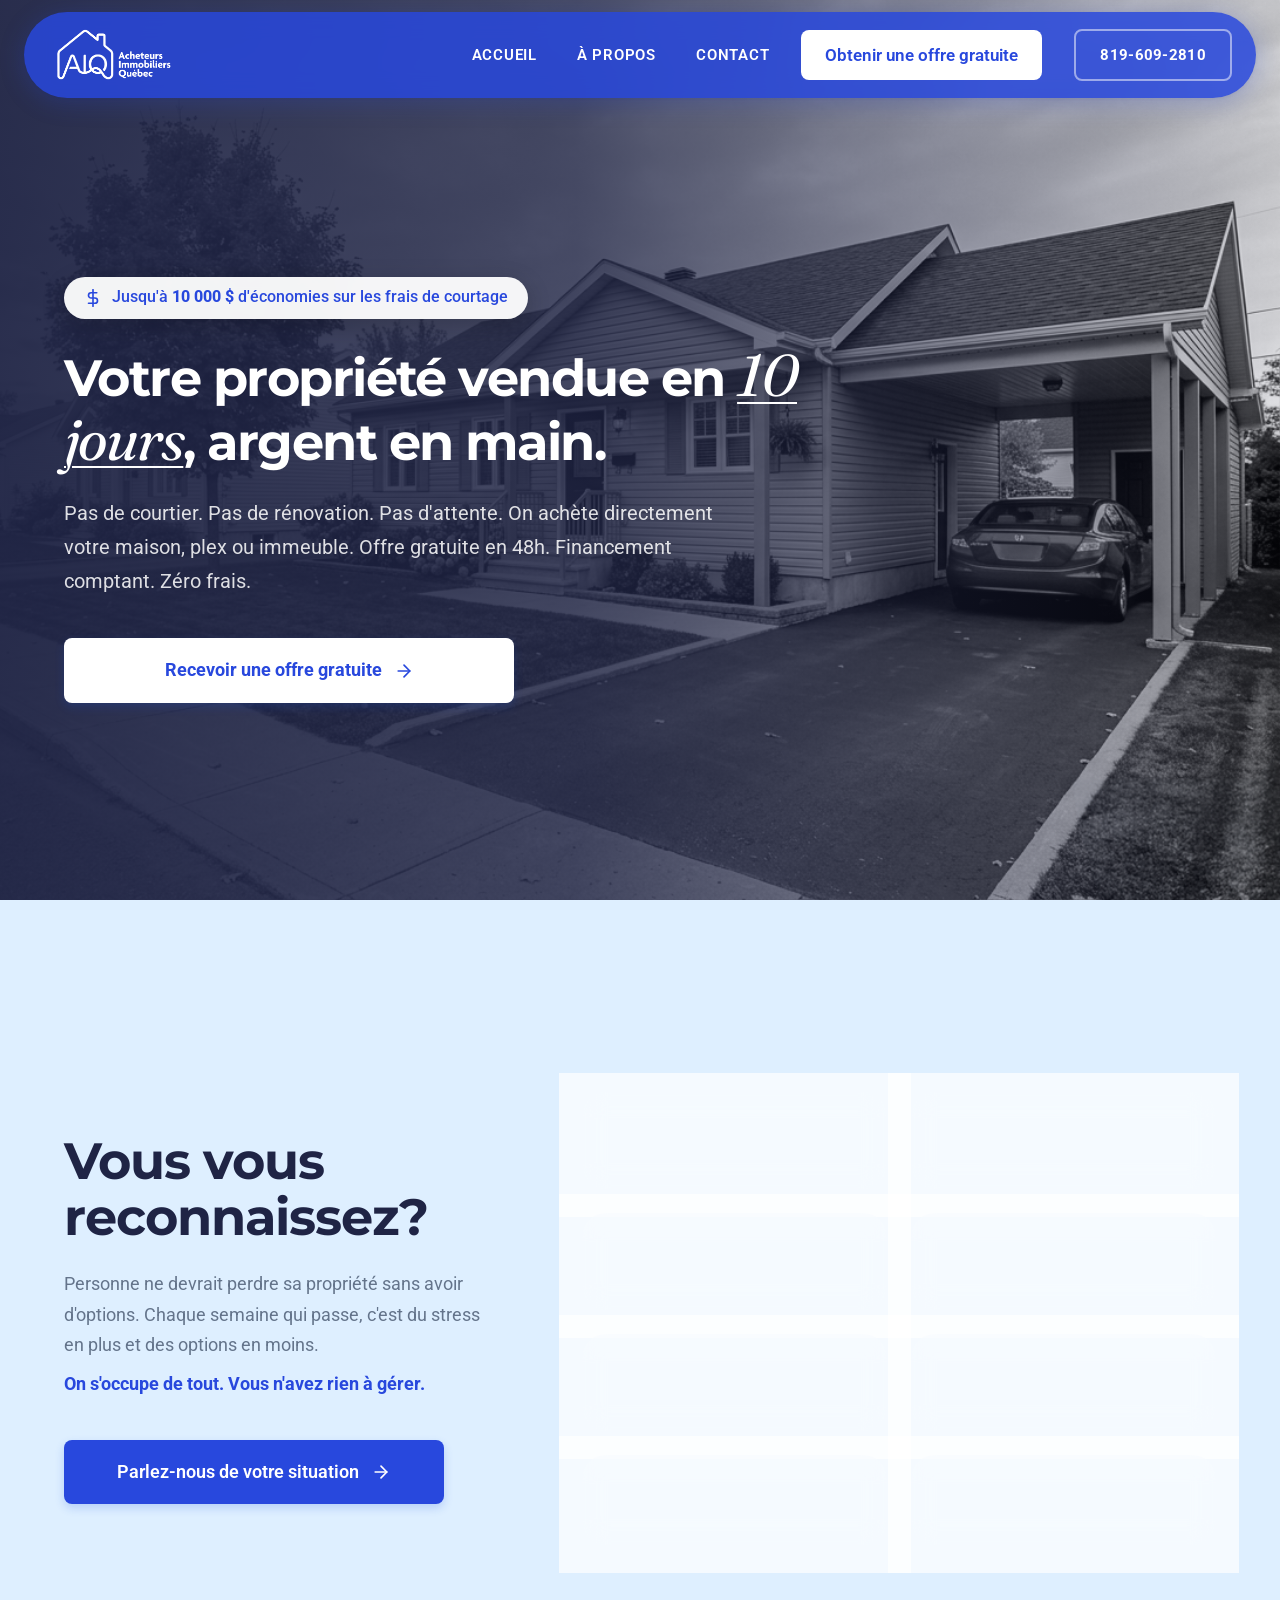
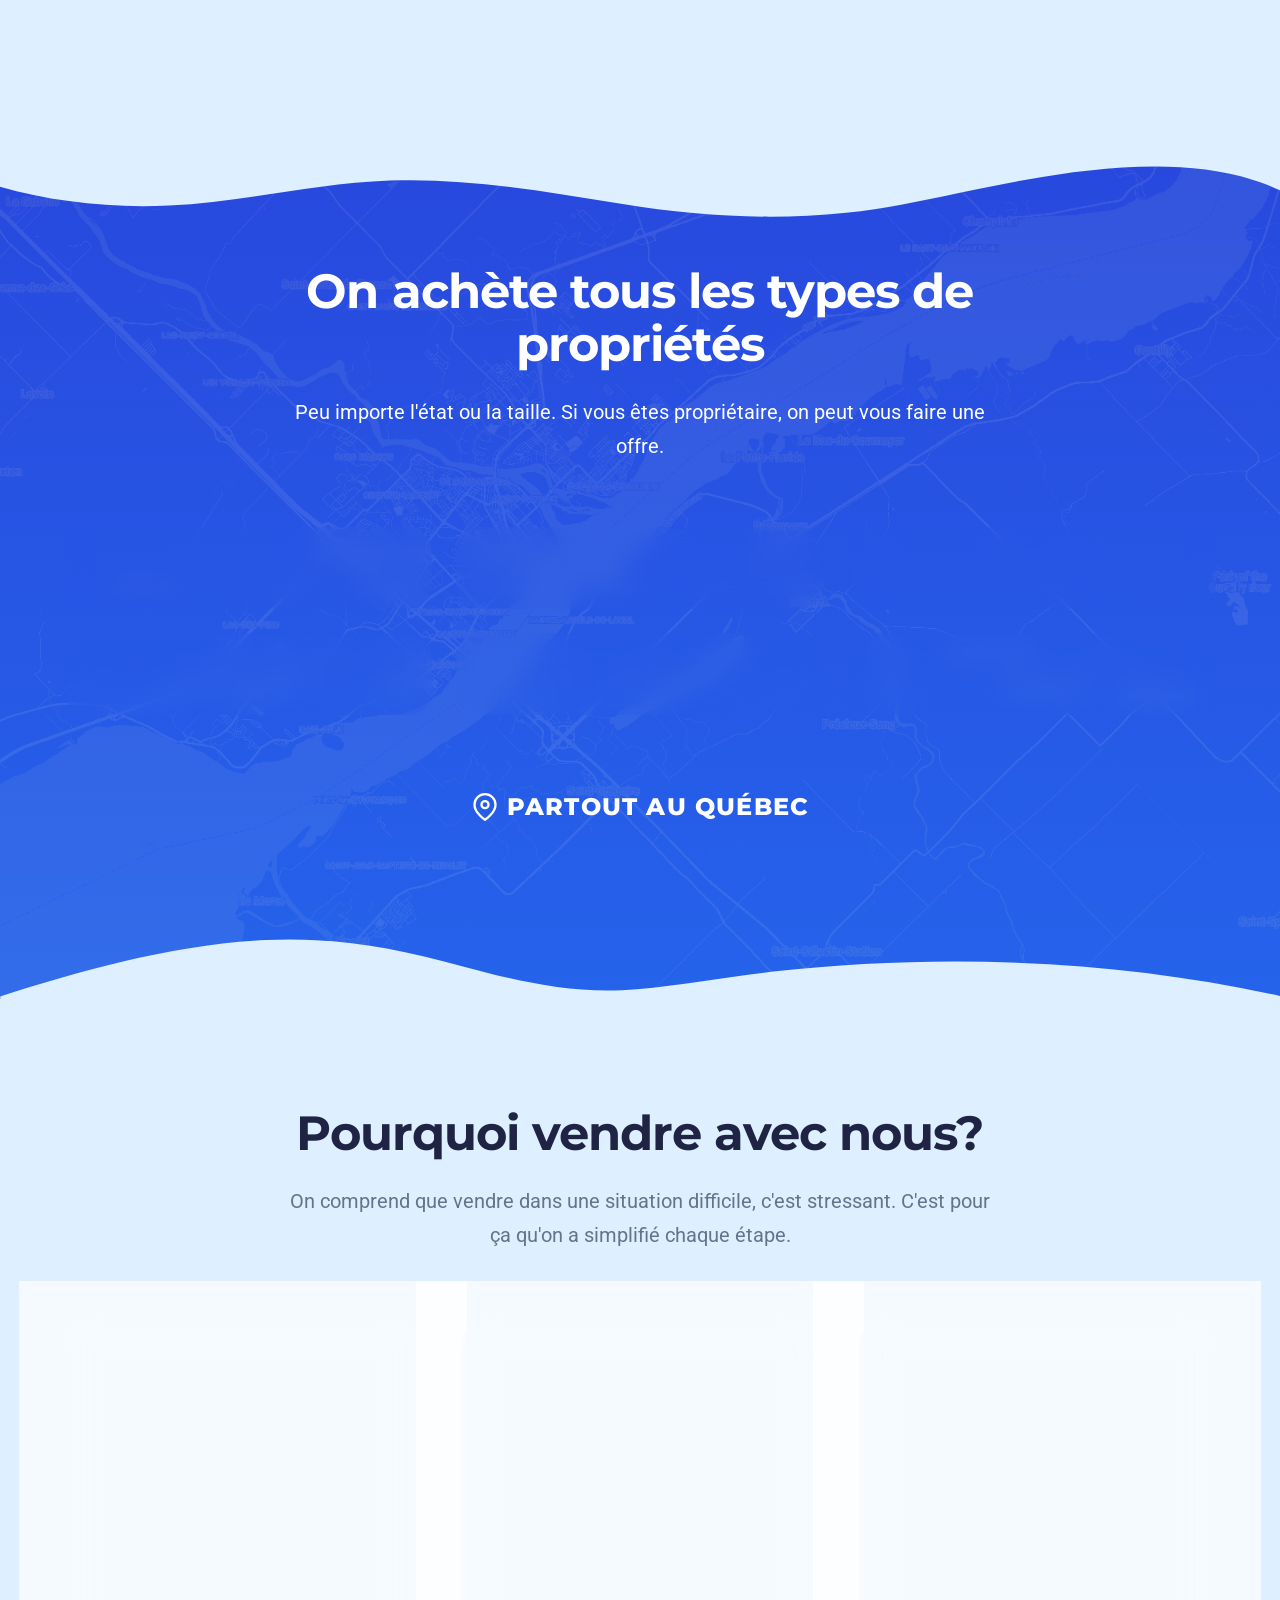
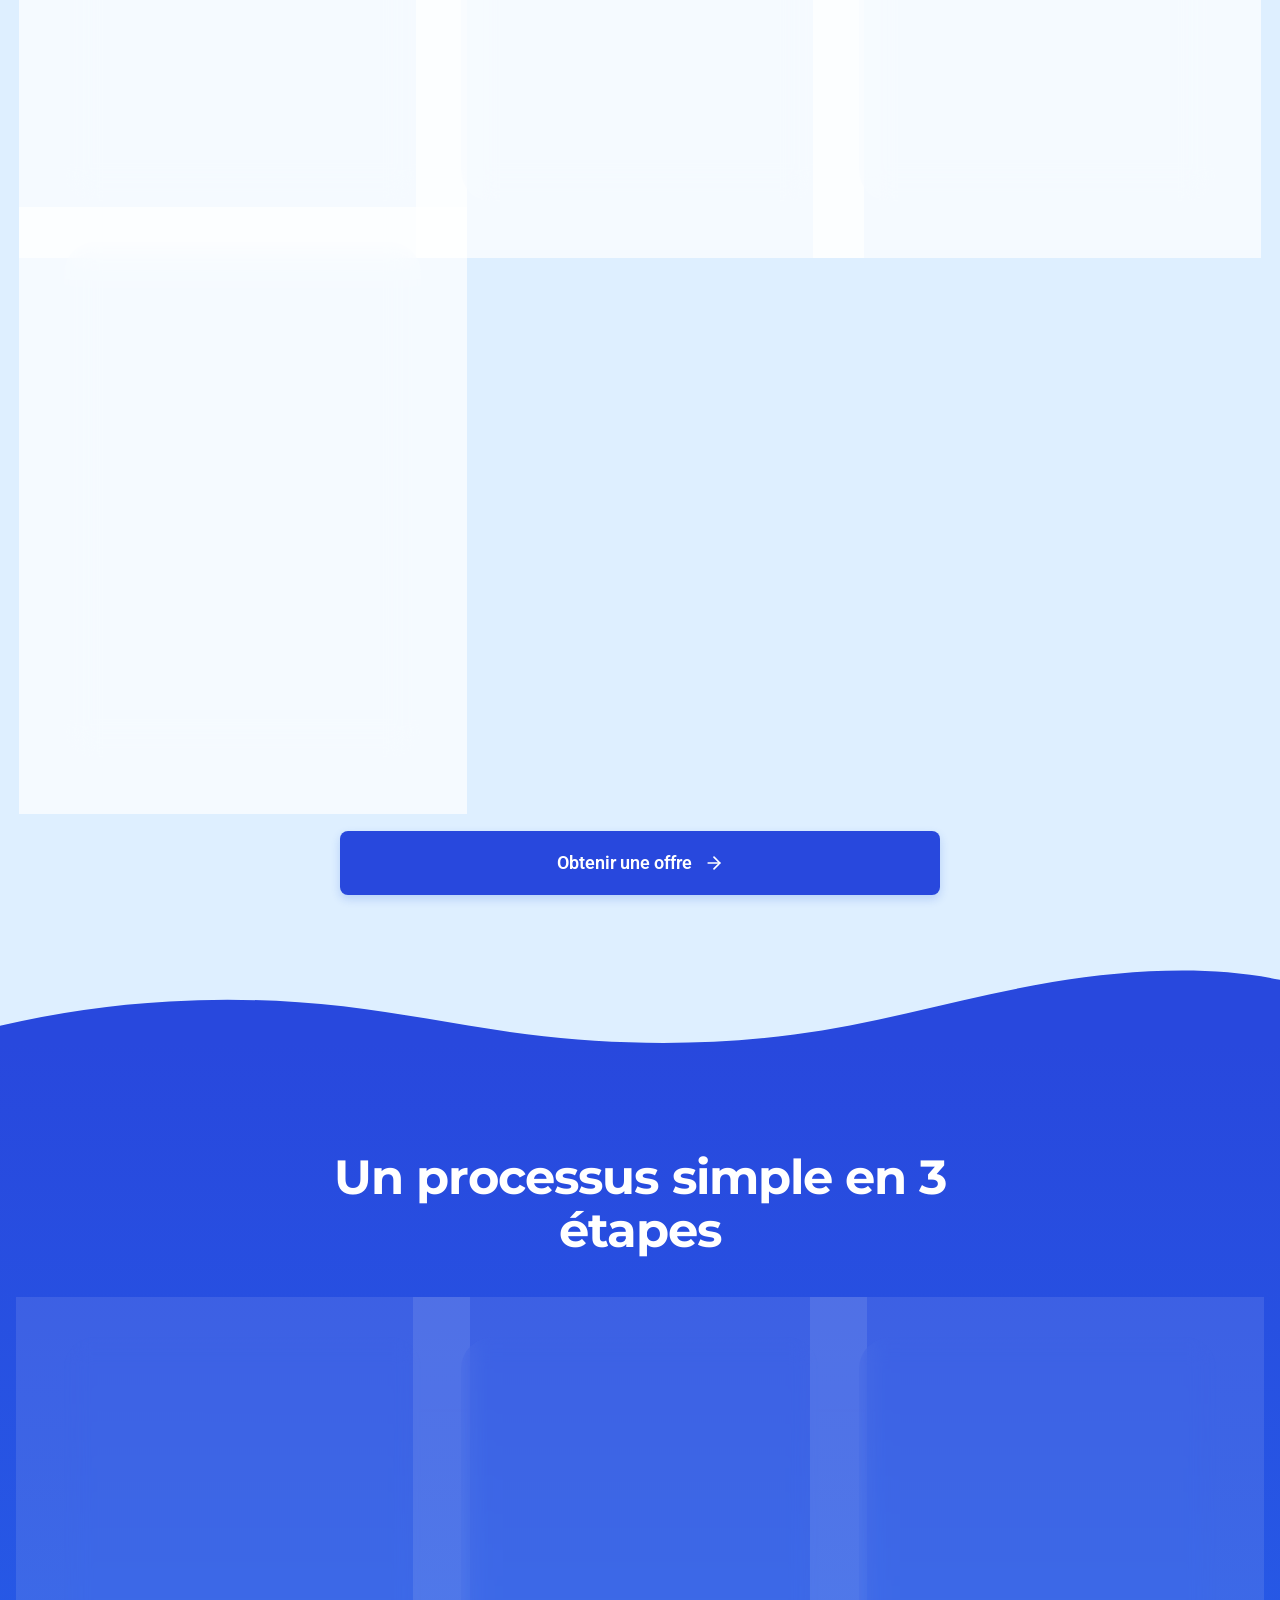
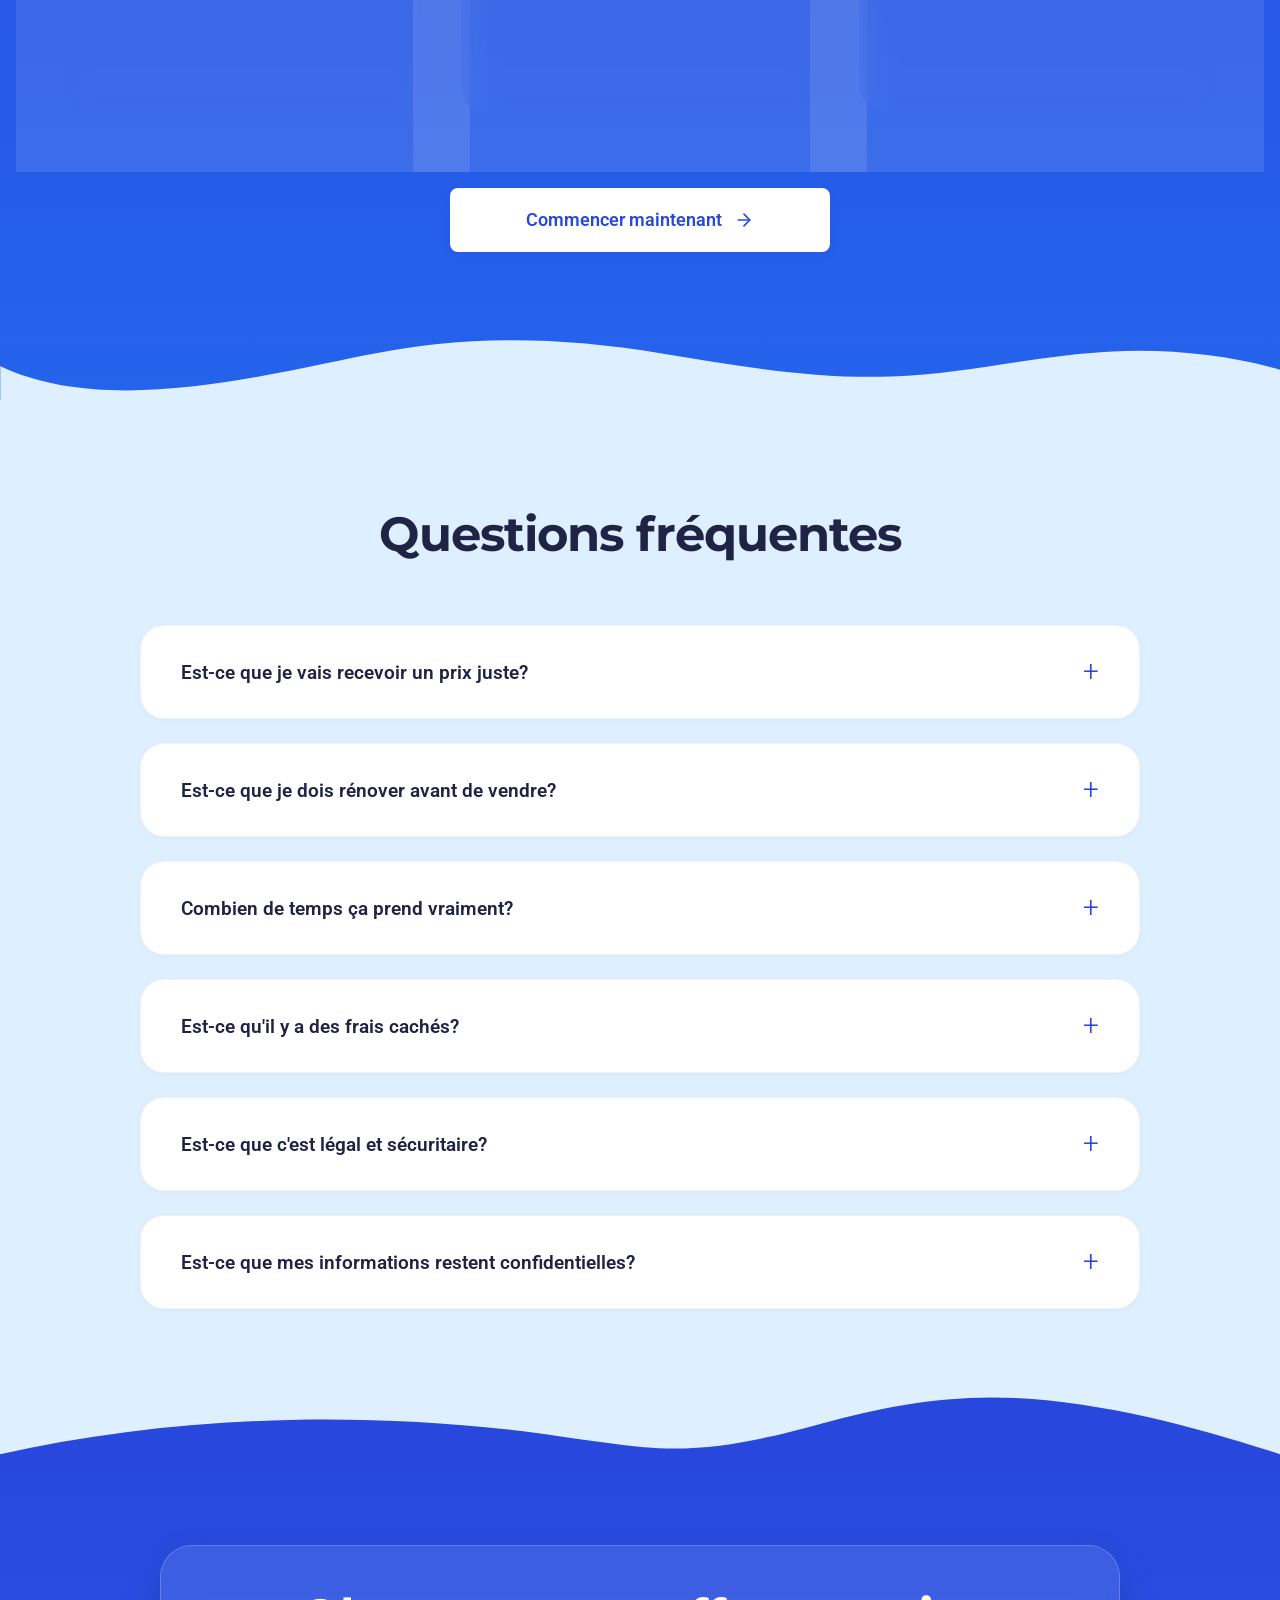
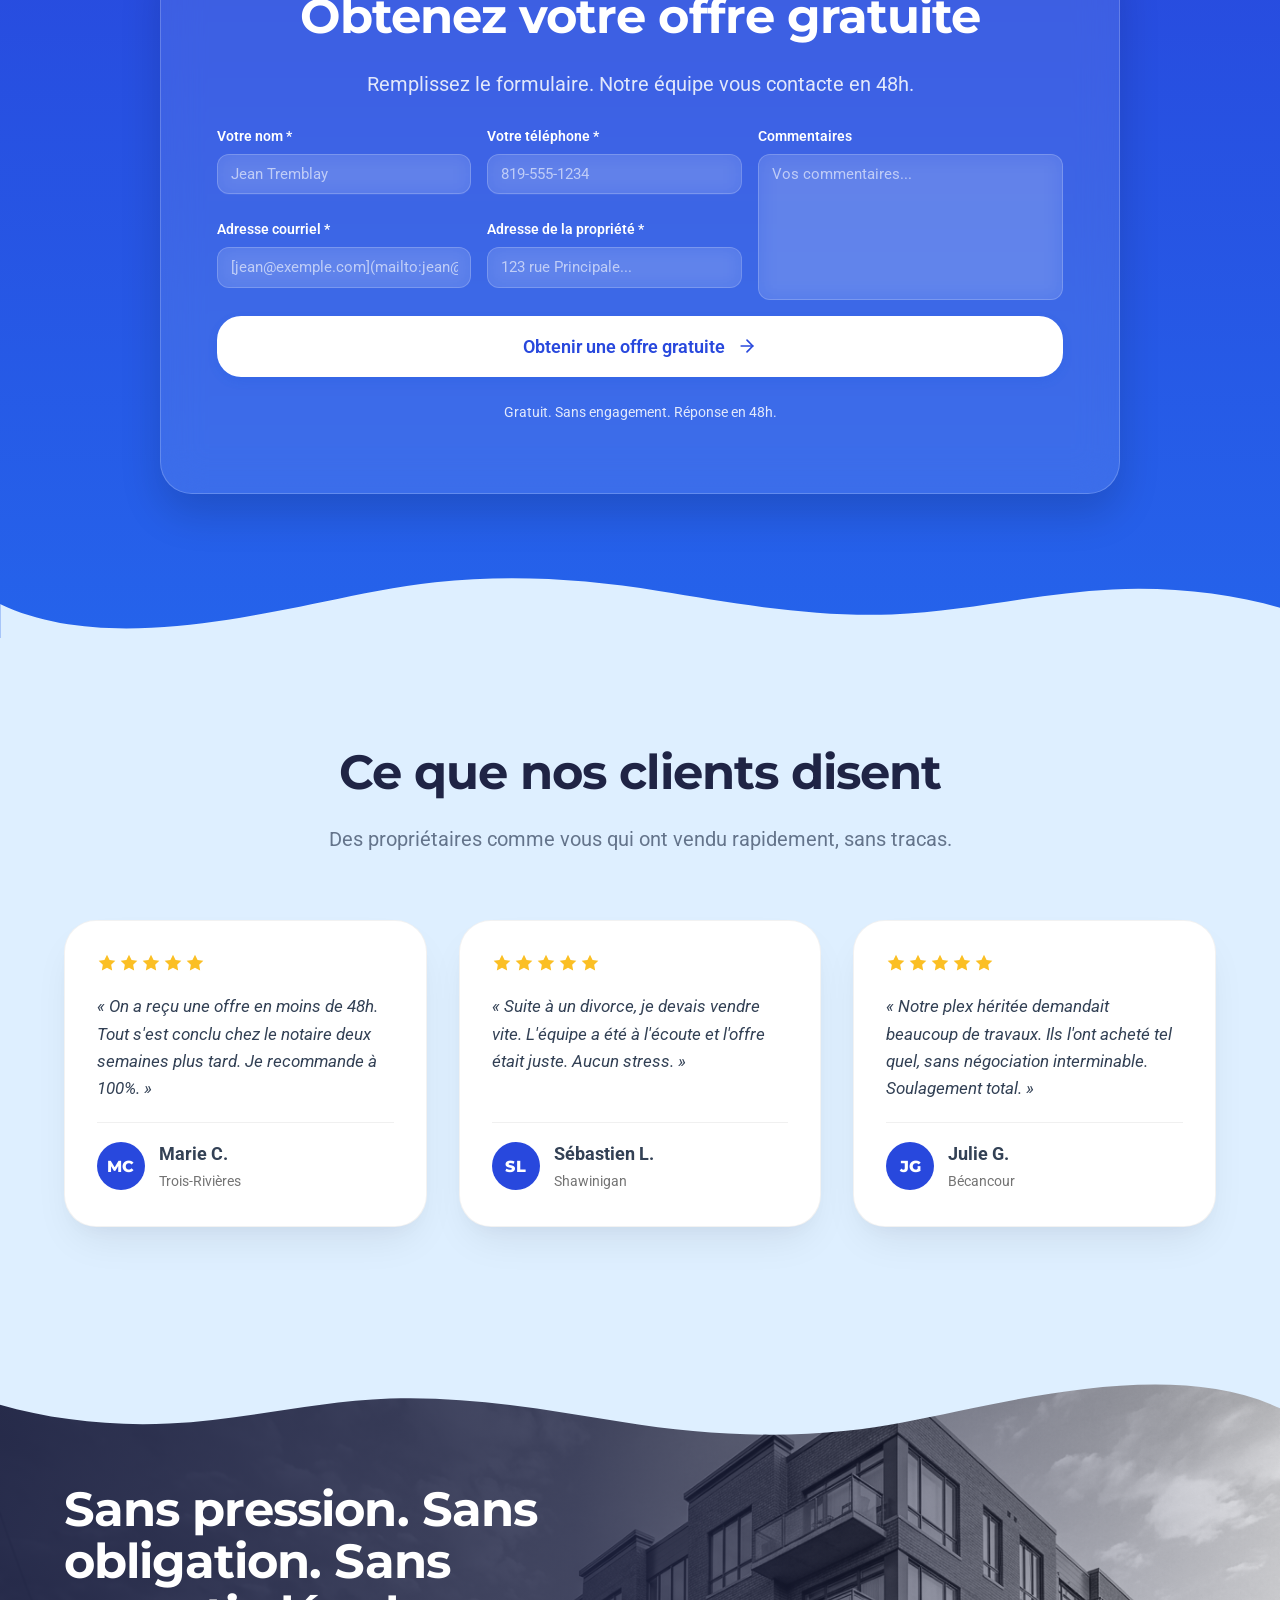
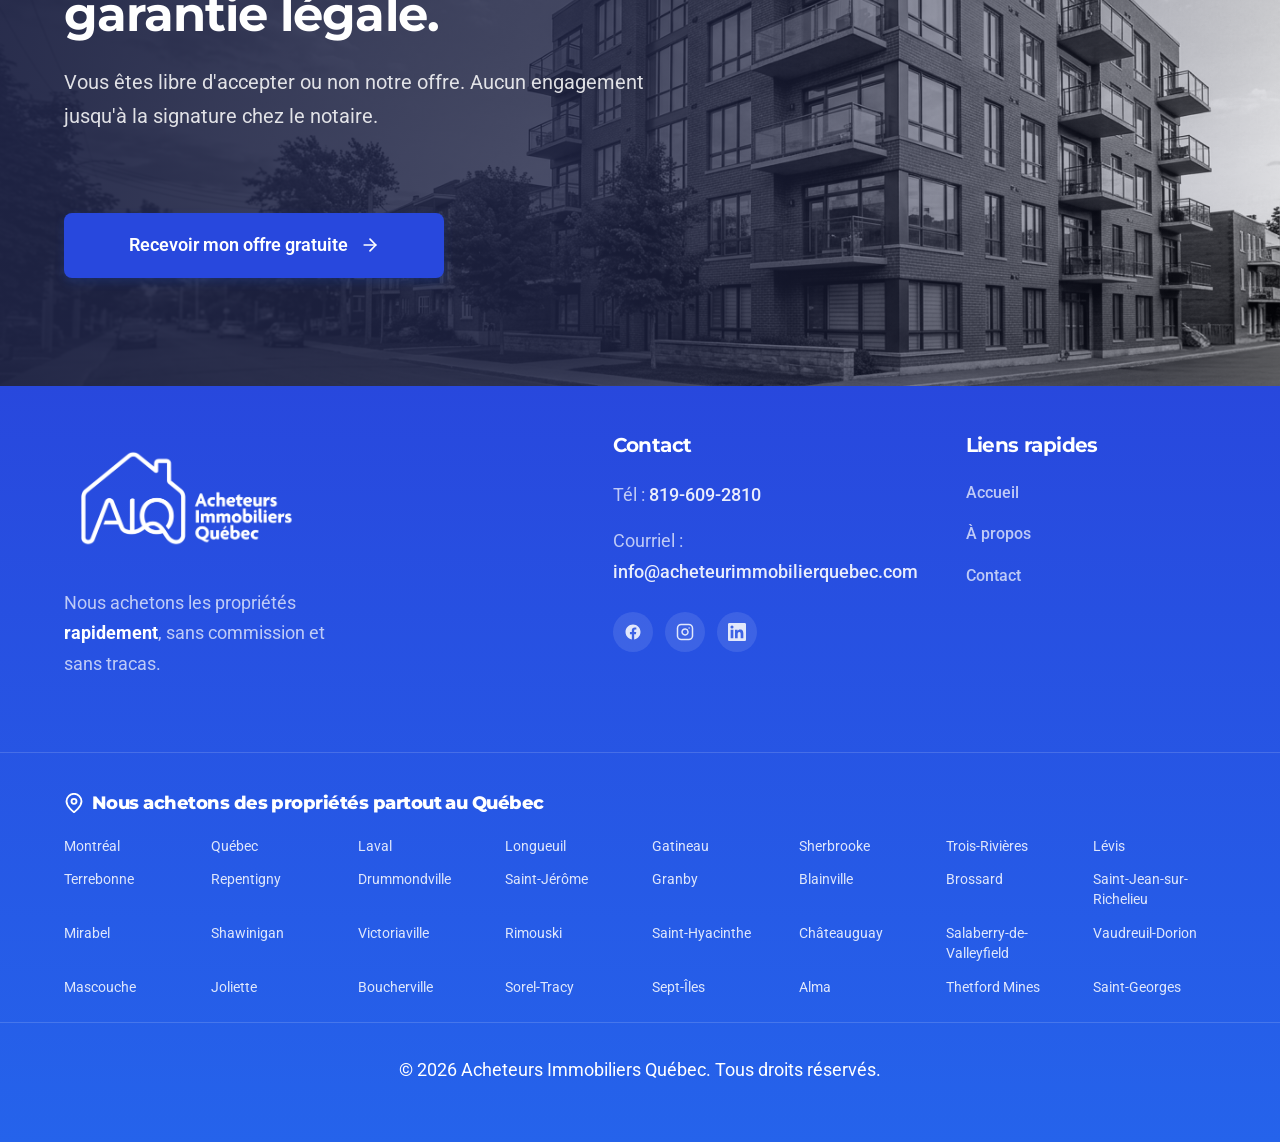
==== index.html @ 1efab41b "Initial commit: site Acheteurs Immobiliers Quebec - Page d'accueil (index.html) avec hero, sections " ====
<!DOCTYPE html>
<html lang="fr">
<head>
    <meta charset="UTF-8">
    <meta name="viewport" content="width=device-width, initial-scale=1.0">
    <link rel="icon" type="image/png" href="assets/images/favicon.png">
    <title>Acheteurs Immobiliers Québec | Propriété vendue en 10 jours, argent en main</title>
    <meta name="description" content="On achète votre maison, plex ou immeuble directement. Offre gratuite en 48h. Financement comptant. Zéro frais de courtier.">

    <!-- Open Graph -->
    <meta property="og:title" content="Acheteurs Immobiliers Québec | Propriété vendue en 10 jours">
    <meta property="og:description" content="On achète votre maison, plex ou immeuble directement. Offre gratuite en 48h. Financement comptant. Zéro frais de courtier.">
    <meta property="og:type" content="website">

    <!-- Fonts from Brand Guidelines -->
    <link rel="preconnect" href="https://fonts.googleapis.com" />
    <link rel="preconnect" href="https://fonts.gstatic.com" crossorigin />
    <link href="https://fonts.googleapis.com/css2?family=Fraunces:ital,opsz,wght@1,9..144,400;1,9..144,500&family=Montserrat:wght@700;800;900&family=Roboto:wght@300;400;500;700&display=swap" rel="stylesheet" />

    <!-- CSS -->
    <link rel="stylesheet" href="assets/css/style.css">
</head>
<body>

    <!-- 1. Header fixe -->
    <header class="site-header">
        <div class="container header-container">
            <a href="#" class="logo">
                <img src="assets/images/AIQ-TEXTE-BLANC_f4b2300d.png" alt="Acheteurs Immobiliers Québec" height="60">
            </a>

            <button class="mobile-menu-toggle" aria-label="Ouvrir le menu">
                <span></span>
                <span></span>
                <span></span>
            </button>

            <nav class="main-nav">
                <ul>
                    <li><a href="index.html">Accueil</a></li>
                    <li><a href="apropos.html">À propos</a></li>
                    <li><a href="#footer">Contact</a></li>
                </ul>
                <a href="#formulaire" class="mobile-cta">Obtenir une offre gratuite</a>
            </nav>

            <a href="#formulaire" class="btn header-cta desktop-only">Obtenir une offre gratuite</a>
            <a href="tel:8196092810" class="btn header-phone-btn desktop-only">819-609-2810</a>
        </div>
    </header>

    <main>
        <!-- SB7 #1: Brand Hero (Concept Charte) -->
        <section class="hero brand-hero">
            <!-- Image composée (Maison + Bulle bleue) -->
            <div class="hero-bg-bw" style="background-image: url('assets/images/hero-house.png');"></div>

            <div class="container hero-container relative z-30">
                <div class="hero-content" style="max-width: 800px; text-align: left;">
                    <div class="hero-savings-badge">
                        <svg xmlns="http://www.w3.org/2000/svg" viewBox="0 0 24 24" fill="none" stroke="currentColor" stroke-width="2.2" stroke-linecap="round" stroke-linejoin="round" aria-hidden="true"><line x1="12" y1="1" x2="12" y2="23"/><path d="M17 5H9.5a3.5 3.5 0 0 0 0 7h5a3.5 3.5 0 0 1 0 7H6"/></svg>
                        <span>Jusqu'à <strong>10 000 $</strong> d'économies sur les frais de courtage</span>
                    </div>
                    <h1 class="section-title" style="color: var(--color-white); margin-bottom: 1.5rem; font-size: clamp(2.5rem, 4vw, 3.5rem);">
                        Votre propriété vendue en <span class="hero-emphasis">10 jours</span>, argent en main.
                    </h1>
                    <p class="subtitle" style="color: rgba(255, 255, 255, 0.85); font-size: 1.25rem; margin-bottom: 2.5rem; max-width: 650px;">
                        Pas de courtier. Pas de rénovation. Pas d'attente. On achète directement votre maison, plex ou immeuble. Offre gratuite en 48h. Financement comptant. Zéro frais.
                    </p>
                    <a href="#formulaire" class="btn btn-primary btn-large group">
                        <span class="btn-text">Recevoir une offre gratuite</span>
                        <span class="btn-icon-wrapper">
                            <svg xmlns="http://www.w3.org/2000/svg" viewBox="0 0 24 24" fill="none" stroke="currentColor" stroke-width="2" stroke-linecap="round" stroke-linejoin="round"><line x1="5" y1="12" x2="19" y2="12"></line><polyline points="12 5 19 12 12 19"></polyline></svg>
                        </span>
                    </a>
                </div>
            </div>

        </section>

        <!-- SB7 #2: Problem — Nommer le probleme externe + interne + echec -->
        <section id="situations" class="section-padding bg-light section-with-wave wave-flip" style="padding-top: 8rem;">
            <div class="container">
                <div class="situations-editorial">
                    <div class="situations-intro">
                        <h2 class="section-title">Vous vous reconnaissez?</h2>
                        <p class="situations-desc">Personne ne devrait perdre sa propriété sans avoir d'options. Chaque semaine qui passe, c'est du stress en plus et des options en moins. <strong>On s'occupe de tout. Vous n'avez rien à gérer.</strong></p>
                        <a href="#formulaire" class="btn btn-primary btn-large group">
                            <span class="btn-text">Parlez-nous de votre situation</span>
                            <span class="btn-icon-wrapper">
                                <svg xmlns="http://www.w3.org/2000/svg" viewBox="0 0 24 24" fill="none" stroke="currentColor" stroke-width="2" stroke-linecap="round" stroke-linejoin="round"><line x1="5" y1="12" x2="19" y2="12"></line><polyline points="12 5 19 12 12 19"></polyline></svg>
                            </span>
                        </a>
                    </div>
                    <div class="situations-grid">
                        <a href="#formulaire" class="situation-item">
                            <div class="situation-icon"><svg xmlns="http://www.w3.org/2000/svg" viewBox="0 0 24 24" fill="none" stroke="currentColor" stroke-width="2" stroke-linecap="round" stroke-linejoin="round"><path d="M22 11.08V12a10 10 0 1 1-5.93-9.14"></path><polyline points="22 4 12 14.01 9 11.01"></polyline></svg></div>
                            <span>Besoin de vendre <span class="highlight">rapidement</span></span>
                        </a>
                        <a href="#formulaire" class="situation-item">
                            <div class="situation-icon"><svg xmlns="http://www.w3.org/2000/svg" viewBox="0 0 24 24" fill="none" stroke="currentColor" stroke-width="2" stroke-linecap="round" stroke-linejoin="round"><path d="M22 11.08V12a10 10 0 1 1-5.93-9.14"></path><polyline points="22 4 12 14.01 9 11.01"></polyline></svg></div>
                            <span>Retard de paiements hypothécaires</span>
                        </a>
                        <a href="#formulaire" class="situation-item">
                            <div class="situation-icon"><svg xmlns="http://www.w3.org/2000/svg" viewBox="0 0 24 24" fill="none" stroke="currentColor" stroke-width="2" stroke-linecap="round" stroke-linejoin="round"><path d="M22 11.08V12a10 10 0 1 1-5.93-9.14"></path><polyline points="22 4 12 14.01 9 11.01"></polyline></svg></div>
                            <span>Séparation ou divorce</span>
                        </a>
                        <a href="#formulaire" class="situation-item">
                            <div class="situation-icon"><svg xmlns="http://www.w3.org/2000/svg" viewBox="0 0 24 24" fill="none" stroke="currentColor" stroke-width="2" stroke-linecap="round" stroke-linejoin="round"><path d="M22 11.08V12a10 10 0 1 1-5.93-9.14"></path><polyline points="22 4 12 14.01 9 11.01"></polyline></svg></div>
                            <span>Succession ou propriété héritée</span>
                        </a>
                        <a href="#formulaire" class="situation-item">
                            <div class="situation-icon"><svg xmlns="http://www.w3.org/2000/svg" viewBox="0 0 24 24" fill="none" stroke="currentColor" stroke-width="2" stroke-linecap="round" stroke-linejoin="round"><path d="M22 11.08V12a10 10 0 1 1-5.93-9.14"></path><polyline points="22 4 12 14.01 9 11.01"></polyline></svg></div>
                            <span>Propriété difficile à vendre</span>
                        </a>
                        <a href="#formulaire" class="situation-item">
                            <div class="situation-icon"><svg xmlns="http://www.w3.org/2000/svg" viewBox="0 0 24 24" fill="none" stroke="currentColor" stroke-width="2" stroke-linecap="round" stroke-linejoin="round"><path d="M22 11.08V12a10 10 0 1 1-5.93-9.14"></path><polyline points="22 4 12 14.01 9 11.01"></polyline></svg></div>
                            <span>Travaux importants nécessaires</span>
                        </a>
                        <a href="#formulaire" class="situation-item">
                            <div class="situation-icon"><svg xmlns="http://www.w3.org/2000/svg" viewBox="0 0 24 24" fill="none" stroke="currentColor" stroke-width="2" stroke-linecap="round" stroke-linejoin="round"><path d="M22 11.08V12a10 10 0 1 1-5.93-9.14"></path><polyline points="22 4 12 14.01 9 11.01"></polyline></svg></div>
                            <span>Locataire difficile</span>
                        </a>
                        <a href="#formulaire" class="situation-item">
                            <div class="situation-icon"><svg xmlns="http://www.w3.org/2000/svg" viewBox="0 0 24 24" fill="none" stroke="currentColor" stroke-width="2" stroke-linecap="round" stroke-linejoin="round"><path d="M22 11.08V12a10 10 0 1 1-5.93-9.14"></path><polyline points="22 4 12 14.01 9 11.01"></polyline></svg></div>
                            <span>Déménagement</span>
                        </a>
                    </div>
                </div>
            </div>
        </section>

        <!-- Types de proprietes — Objection "Fit" -->
        <section id="proprietes" class="section-padding bg-primary section-with-wave">
            <div class="shape-divider-top">
                <svg data-name="Layer 1" xmlns="http://www.w3.org/2000/svg" viewBox="0 0 1200 120" preserveAspectRatio="none">
                    <path d="M0,0V46.29c47.79,22.2,103.59,32.17,158,28,70.36-5.37,136.33-33.31,206.8-37.5C438.64,32.43,512.34,53.67,583,72.05c69.27,18,138.3,24.88,209.4,13.08,36.15-6,69.85-17.84,104.45-29.34C989.49,25,1113-14.29,1200,52.47V0Z" class="shape-fill-light"></path>
                </svg>
            </div>
            <div class="container">
                <div class="section-header text-center">
                    <h2 class="section-title">On achète tous les types de propriétés</h2>
                    <p class="subtitle">Peu importe l'état ou la taille. Si vous êtes propriétaire, on peut vous faire une offre.</p>
                </div>

                <div class="property-grid">
                    <div class="property-item">
                        <div class="property-icon">
                            <svg xmlns="http://www.w3.org/2000/svg" viewBox="0 0 24 24" fill="none" stroke="currentColor" stroke-width="1.5" stroke-linecap="round" stroke-linejoin="round"><path d="M3 9l9-7 9 7v11a2 2 0 0 1-2 2H5a2 2 0 0 1-2-2z"></path><polyline points="9 22 9 12 15 12 15 22"></polyline></svg>
                        </div>
                        <span>Maison</span>
                    </div>
                    <div class="property-item">
                        <div class="property-icon">
                            <svg xmlns="http://www.w3.org/2000/svg" viewBox="0 0 24 24" fill="none" stroke="currentColor" stroke-width="1.5" stroke-linecap="round" stroke-linejoin="round"><rect x="1" y="6" width="22" height="16" rx="2"></rect><path d="M1 10h22"></path><path d="M12 6v16"></path></svg>
                        </div>
                        <span>Condo</span>
                    </div>
                    <div class="property-item">
                        <div class="property-icon">
                            <svg xmlns="http://www.w3.org/2000/svg" viewBox="0 0 24 24" fill="none" stroke="currentColor" stroke-width="1.5" stroke-linecap="round" stroke-linejoin="round"><rect x="4" y="2" width="16" height="20" rx="2"></rect><path d="M9 22v-4h6v4"></path><path d="M8 6h.01"></path><path d="M16 6h.01"></path><path d="M8 10h.01"></path><path d="M16 10h.01"></path><path d="M8 14h.01"></path><path d="M16 14h.01"></path></svg>
                        </div>
                        <span>Plex / Duplex</span>
                    </div>
                    <div class="property-item">
                        <div class="property-icon">
                            <svg xmlns="http://www.w3.org/2000/svg" viewBox="0 0 24 24" fill="none" stroke="currentColor" stroke-width="1.5" stroke-linecap="round" stroke-linejoin="round"><rect x="2" y="4" width="20" height="18" rx="2"></rect><path d="M2 8h20"></path><path d="M2 12h20"></path><path d="M2 16h20"></path><path d="M6 4v18"></path><path d="M10 4v18"></path><path d="M14 4v18"></path><path d="M18 4v18"></path></svg>
                        </div>
                        <span>Immeuble</span>
                    </div>
                    <div class="property-item">
                        <div class="property-icon">
                            <svg xmlns="http://www.w3.org/2000/svg" viewBox="0 0 24 24" fill="none" stroke="currentColor" stroke-width="1.5" stroke-linecap="round" stroke-linejoin="round"><rect x="2" y="6" width="20" height="14" rx="0"></rect><path d="M2 20h20"></path><path d="M12 6v-2"></path></svg>
                        </div>
                        <span>Terrain</span>
                    </div>
                    <div class="property-item">
                        <div class="property-icon">
                            <svg xmlns="http://www.w3.org/2000/svg" viewBox="0 0 24 24" fill="none" stroke="currentColor" stroke-width="1.5" stroke-linecap="round" stroke-linejoin="round"><path d="M3 9l9-7 9 7v11a2 2 0 0 1-2 2H5a2 2 0 0 1-2-2z"></path><path d="M9 22v-6h6v6"></path><circle cx="12" cy="10" r="1"></circle></svg>
                        </div>
                        <span>Chalet</span>
                    </div>
                </div>

                <p class="text-center mt-large" style="color: #ffffff; font-size: 1.5rem; font-weight: 800; font-family: var(--font-heading); letter-spacing: 0.05em; text-transform: uppercase; display: flex; align-items: center; justify-content: center; gap: 0.5rem;">
                    <svg xmlns="http://www.w3.org/2000/svg" width="28" height="28" viewBox="0 0 24 24" fill="none" stroke="currentColor" stroke-width="2" stroke-linecap="round" stroke-linejoin="round"><path d="M21 10c0 7-9 13-9 13s-9-6-9-13a9 9 0 0 1 18 0z"></path><circle cx="12" cy="10" r="3"></circle></svg>
                    Partout au Québec
                </p>
            </div>
            <div class="shape-divider-bottom">
                <svg data-name="Layer 1" xmlns="http://www.w3.org/2000/svg" viewBox="0 0 1200 120" preserveAspectRatio="none">
                    <path d="M0,0V5.63C149.93,59,314.09,71.32,475.83,42.57c43-7.64,84.23-20.12,127.61-26.46,59-8.63,112.48,12.24,165.56,35.4C827.93,77.22,886,95.24,951.2,90c86.53-7,172.46-45.71,248.8-84.81V0Z" class="shape-fill-light"></path>
                </svg>
            </div>
        </section>

        <!-- SB7 #3: Guide — Empathie + autorite -->
        <section id="pourquoi-nous" class="section-padding bg-light section-with-wave wave-flip">
            <div class="container">
                <div class="section-header text-center">
                    <h2 class="section-title">Pourquoi vendre avec nous?</h2>
                    <p class="subtitle">On comprend que vendre dans une situation difficile, c'est stressant. C'est pour ça qu'on a simplifié chaque étape.</p>
                </div>

                <div class="cards-grid">
                    <div class="card">
                        <div class="card-img-top">
                            <img src="assets/images/card-rapidite.png" alt="Rapidité et simplicité">
                        </div>
                        <div class="card-body">
                            <h3><span class="highlight">Rapidité</span> et simplicité</h3>
                            <p>Obtenez une offre en 48h et concluez la vente à la date de votre choix, sans attente.</p>
                        </div>
                    </div>
                    <div class="card">
                        <div class="card-img-top">
                            <img src="assets/images/card-paiement.png" alt="Paiement comptant">
                        </div>
                        <div class="card-body">
                            <h3>Paiement comptant</h3>
                            <p>Pas de financement incertain. Nous avons les fonds pour acheter votre propriété immédiatement.</p>
                        </div>
                    </div>
                    <div class="card">
                        <div class="card-img-top">
                            <img src="assets/images/card-securise.png" alt="Transaction sécurisée">
                        </div>
                        <div class="card-body">
                            <h3>Transaction sécurisée</h3>
                            <p>Tout se fait de manière légale et transparente chez le notaire, en toute tranquillité d'esprit.</p>
                        </div>
                    </div>
                    <div class="card">
                        <div class="card-img-top">
                            <img src="assets/images/card-sans-pression.png" alt="Sans pression, sans obligation">
                        </div>
                        <div class="card-body">
                            <h3>Sans pression, sans obligation</h3>
                            <p>Aucune garantie légale requise. Vous êtes libre d'accepter ou de refuser notre offre, sans engagement.</p>
                        </div>
                    </div>
                </div>

                <div class="text-center mt-large">
                    <a href="#formulaire" class="btn btn-primary btn-large btn-wide group">
                        <span class="btn-text">Obtenir une offre</span>
                        <span class="btn-icon-wrapper">
                            <svg xmlns="http://www.w3.org/2000/svg" viewBox="0 0 24 24" fill="none" stroke="currentColor" stroke-width="2" stroke-linecap="round" stroke-linejoin="round"><line x1="5" y1="12" x2="19" y2="12"></line><polyline points="12 5 19 12 12 19"></polyline></svg>
                        </span>
                    </a>
                </div>
            </div>
            <div class="shape-divider-bottom">
                <svg data-name="Layer 1" xmlns="http://www.w3.org/2000/svg" viewBox="0 0 1200 120" preserveAspectRatio="none">
                    <path d="M321.39,56.44c58-10.79,114.16-30.13,172-41.86,82.39-16.72,168.19-17.73,250.45-.39C823.78,31,906.67,72,985.66,92.83c70.05,18.48,146.53,26.09,214.34,3V0H0V27.35A600.21,600.21,0,0,0,321.39,56.44Z" class="shape-fill-primary"></path>
                </svg>
            </div>
        </section>

        <!-- SB7 #4: Plan — 3 etapes claires + SB7 #7: Success a l'etape 3 -->
        <section id="processus" class="section-padding bg-primary section-with-wave">
            <div class="container">
                <div class="section-header text-center">
                    <h2 class="section-title">Un processus simple en 3 étapes</h2>
                </div>

                <div class="process-steps">
                    <div class="step shadow-lg">
                        <div class="step-number">01</div>
                        <h3>Remplissez le formulaire</h3>
                        <p>En 2 minutes, donnez-nous les infos de base sur votre propriété.</p>
                    </div>
                    <div class="step shadow-lg">
                        <div class="step-number">02</div>
                        <h3>Recevez une offre <span class="highlight">rapide</span></h3>
                        <p>Notre équipe analyse et vous contacte en 48h avec une proposition.</p>
                    </div>
                    <div class="step shadow-lg">
                        <div class="step-number">03</div>
                        <h3>Choisissez votre date</h3>
                        <p>Vous acceptez, on conclut chez le notaire, et vous repartez l'esprit tranquille, argent en main.</p>
                    </div>
                </div>

                <div class="text-center mt-large">
                    <a href="#formulaire" class="btn btn-primary btn-large group">
                        <span class="btn-text">Commencer maintenant</span>
                        <span class="btn-icon-wrapper">
                            <svg xmlns="http://www.w3.org/2000/svg" viewBox="0 0 24 24" fill="none" stroke="currentColor" stroke-width="2" stroke-linecap="round" stroke-linejoin="round"><line x1="5" y1="12" x2="19" y2="12"></line><polyline points="12 5 19 12 12 19"></polyline></svg>
                        </span>
                    </a>
                </div>
            </div>
            <div class="shape-divider-bottom">
                <svg data-name="Layer 1" xmlns="http://www.w3.org/2000/svg" viewBox="0 0 1200 120" preserveAspectRatio="none">
                    <path d="M0,0V46.29c47.79,22.2,103.59,32.17,158,28,70.36-5.37,136.33-33.31,206.8-37.5C438.64,32.43,512.34,53.67,583,72.05c69.27,18,138.3,24.88,209.4,13.08,36.15-6,69.85-17.84,104.45-29.34C989.49,25,1113-14.29,1200,52.47V0Z" class="shape-fill-light"></path>
                </svg>
            </div>
        </section>

        <!-- FAQ — O/CO Framework (objections/counter-objections) -->
        <section id="faq" class="section-padding bg-light section-with-wave wave-flip">
            <div class="container">
                <div class="section-header text-center">
                    <h2 class="section-title">Questions fréquentes</h2>
                </div>

                <div class="faq-list">
                    <div class="faq-item">
                        <button class="faq-question">Est-ce que je vais recevoir un prix juste?</button>
                        <div class="faq-answer-wrapper">
                            <div class="faq-answer">Oui. Notre offre est basée sur la valeur marchande de votre propriété, son état actuel et le marché local. Vous n'êtes jamais obligé d'accepter.</div>
                        </div>
                    </div>

                    <div class="faq-item">
                        <button class="faq-question">Est-ce que je dois rénover avant de vendre?</button>
                        <div class="faq-answer-wrapper">
                            <div class="faq-answer">Non. On achète votre propriété dans l'état où elle est. Pas besoin de repeindre, de réparer ou de nettoyer.</div>
                        </div>
                    </div>

                    <div class="faq-item">
                        <button class="faq-question">Combien de temps ça prend vraiment?</button>
                        <div class="faq-answer-wrapper">
                            <div class="faq-answer">Vous recevez une offre en 48h. Si vous acceptez, la transaction se conclut chez le notaire en aussi peu que 10 jours. Vous choisissez la date.</div>
                        </div>
                    </div>

                    <div class="faq-item">
                        <button class="faq-question">Est-ce qu'il y a des frais cachés?</button>
                        <div class="faq-answer-wrapper">
                            <div class="faq-answer">Aucun. Pas de commission de courtier, pas de frais d'évaluation, pas de frais de dossier. L'offre qu'on vous fait, c'est le montant que vous recevez.</div>
                        </div>
                    </div>

                    <div class="faq-item">
                        <button class="faq-question">Est-ce que c'est légal et sécuritaire?</button>
                        <div class="faq-answer-wrapper">
                            <div class="faq-answer">Absolument. Chaque transaction se fait chez un notaire, comme toute vente immobilière au Québec. Tout est légal, transparent et documenté.</div>
                        </div>
                    </div>

                    <div class="faq-item">
                        <button class="faq-question">Est-ce que mes informations restent confidentielles?</button>
                        <div class="faq-answer-wrapper">
                            <div class="faq-answer">Oui. Vos informations sont strictement confidentielles et ne servent qu'à préparer votre offre. Nous ne les partageons jamais avec des tiers et elles ne sont en aucun cas revendues.</div>
                        </div>
                    </div>
                </div>
            </div>
            <div class="shape-divider-bottom">
                <svg data-name="Layer 1" xmlns="http://www.w3.org/2000/svg" viewBox="0 0 1200 120" preserveAspectRatio="none">
                    <path d="M0,0V5.63C149.93,59,314.09,71.32,475.83,42.57c43-7.64,84.23-20.12,127.61-26.46,59-8.63,112.48,12.24,165.56,35.4C827.93,77.22,886,95.24,951.2,90c86.53-7,172.46-45.71,248.8-84.81V0Z" class="shape-fill-primary"></path>
                </svg>
            </div>
        </section>

        <!-- SB7 #5: Call to Action — Le formulaire -->
        <section id="formulaire" class="bg-primary section-with-wave">
            <div class="container form-container">
                <div class="form-wrapper form-wrapper--no-image shadow-xl">
                    <div class="form-content-side">
                        <div class="section-header text-center">
                            <h2 class="section-title">Obtenez votre offre gratuite</h2>
                            <p class="subtitle">Remplissez le formulaire. Notre équipe vous contacte en 48h.</p>
                        </div>

                        <form id="contact-form" class="contact-form" novalidate>
                            <div class="form-grid-compact">
                                <div class="form-group">
                                    <label for="nom">Votre nom *</label>
                                    <input type="text" id="nom" name="nom" required placeholder="Jean Tremblay">
                                </div>
                                <div class="form-group">
                                    <label for="telephone">Votre téléphone *</label>
                                    <input type="tel" id="telephone" name="telephone" required placeholder="819-555-1234">
                                </div>
                                <div class="form-group comments-group">
                                    <label for="commentaires">Commentaires</label>
                                    <textarea id="commentaires" name="commentaires" placeholder="Vos commentaires..."></textarea>
                                </div>
                                <div class="form-group">
                                    <label for="courriel">Adresse courriel *</label>
                                    <input type="email" id="courriel" name="courriel" required placeholder="[jean@exemple.com](mailto:jean@exemple.com)">
                                </div>
                                <div class="form-group">
                                    <label for="adresse">Adresse de la propriété *</label>
                                    <input type="text" id="adresse" name="adresse" required placeholder="123 rue Principale...">
                                </div>
                            </div>

                            <button type="submit" id="btn-submit" class="btn btn-primary btn-block btn-submit group">
                                <span class="btn-text">Obtenir une offre gratuite</span>
                                <span class="btn-icon-wrapper">
                                    <svg xmlns="http://www.w3.org/2000/svg" viewBox="0 0 24 24" fill="none" stroke="currentColor" stroke-width="2" stroke-linecap="round" stroke-linejoin="round"><line x1="5" y1="12" x2="19" y2="12"></line><polyline points="12 5 19 12 12 19"></polyline></svg>
                                </span>
                            </button>
                            <p class="form-mentions text-center">Gratuit. Sans engagement. Réponse en 48h.</p>

                            <div id="form-success" class="form-feedback form-feedback--success" style="display:none;">
                                Merci! Notre équipe vous contacte dans les 48h.
                            </div>
                            <div id="form-error" class="form-feedback form-feedback--error" style="display:none;">
                                Une erreur s'est produite. Appelez-nous au <a href="tel:8196092810">819-609-2810</a>.
                            </div>
                        </form>
                    </div>
                </div>
            </div>
            <div class="shape-divider-bottom">
                <svg data-name="Layer 1" xmlns="http://www.w3.org/2000/svg" viewBox="0 0 1200 120" preserveAspectRatio="none">
                    <path d="M0,0V46.29c47.79,22.2,103.59,32.17,158,28,70.36-5.37,136.33-33.31,206.8-37.5C438.64,32.43,512.34,53.67,583,72.05c69.27,18,138.3,24.88,209.4,13.08,36.15-6,69.85-17.84,104.45-29.34C989.49,25,1113-14.29,1200,52.47V0Z" class="shape-fill-light"></path>
                </svg>
            </div>
        </section>

        <!-- Témoignages -->
        <section id="temoignages" class="section-padding bg-light section-with-wave wave-flip">
            <div class="container">
                <div class="section-header text-center">
                    <h2 class="section-title">Ce que nos clients disent</h2>
                    <p class="subtitle">Des propriétaires comme vous qui ont vendu rapidement, sans tracas.</p>
                </div>

                <div class="testimonials-grid">
                    <div class="testimonial-card shadow-lg">
                        <div class="testimonial-stars" aria-label="5 sur 5 étoiles">
                            <svg xmlns="http://www.w3.org/2000/svg" viewBox="0 0 24 24" fill="currentColor" aria-hidden="true"><polygon points="12 2 15.09 8.26 22 9.27 17 14.14 18.18 21.02 12 17.77 5.82 21.02 7 14.14 2 9.27 8.91 8.26 12 2"/></svg>
                            <svg xmlns="http://www.w3.org/2000/svg" viewBox="0 0 24 24" fill="currentColor" aria-hidden="true"><polygon points="12 2 15.09 8.26 22 9.27 17 14.14 18.18 21.02 12 17.77 5.82 21.02 7 14.14 2 9.27 8.91 8.26 12 2"/></svg>
                            <svg xmlns="http://www.w3.org/2000/svg" viewBox="0 0 24 24" fill="currentColor" aria-hidden="true"><polygon points="12 2 15.09 8.26 22 9.27 17 14.14 18.18 21.02 12 17.77 5.82 21.02 7 14.14 2 9.27 8.91 8.26 12 2"/></svg>
                            <svg xmlns="http://www.w3.org/2000/svg" viewBox="0 0 24 24" fill="currentColor" aria-hidden="true"><polygon points="12 2 15.09 8.26 22 9.27 17 14.14 18.18 21.02 12 17.77 5.82 21.02 7 14.14 2 9.27 8.91 8.26 12 2"/></svg>
                            <svg xmlns="http://www.w3.org/2000/svg" viewBox="0 0 24 24" fill="currentColor" aria-hidden="true"><polygon points="12 2 15.09 8.26 22 9.27 17 14.14 18.18 21.02 12 17.77 5.82 21.02 7 14.14 2 9.27 8.91 8.26 12 2"/></svg>
                        </div>
                        <p class="testimonial-quote">« On a reçu une offre en moins de 48h. Tout s'est conclu chez le notaire deux semaines plus tard. Je recommande à 100%. »</p>
                        <div class="testimonial-author">
                            <div class="author-avatar">MC</div>
                            <div class="author-info">
                                <p class="author-name">Marie C.</p>
                                <p class="author-location">Trois-Rivières</p>
                            </div>
                        </div>
                    </div>

                    <div class="testimonial-card shadow-lg">
                        <div class="testimonial-stars" aria-label="5 sur 5 étoiles">
                            <svg xmlns="http://www.w3.org/2000/svg" viewBox="0 0 24 24" fill="currentColor" aria-hidden="true"><polygon points="12 2 15.09 8.26 22 9.27 17 14.14 18.18 21.02 12 17.77 5.82 21.02 7 14.14 2 9.27 8.91 8.26 12 2"/></svg>
                            <svg xmlns="http://www.w3.org/2000/svg" viewBox="0 0 24 24" fill="currentColor" aria-hidden="true"><polygon points="12 2 15.09 8.26 22 9.27 17 14.14 18.18 21.02 12 17.77 5.82 21.02 7 14.14 2 9.27 8.91 8.26 12 2"/></svg>
                            <svg xmlns="http://www.w3.org/2000/svg" viewBox="0 0 24 24" fill="currentColor" aria-hidden="true"><polygon points="12 2 15.09 8.26 22 9.27 17 14.14 18.18 21.02 12 17.77 5.82 21.02 7 14.14 2 9.27 8.91 8.26 12 2"/></svg>
                            <svg xmlns="http://www.w3.org/2000/svg" viewBox="0 0 24 24" fill="currentColor" aria-hidden="true"><polygon points="12 2 15.09 8.26 22 9.27 17 14.14 18.18 21.02 12 17.77 5.82 21.02 7 14.14 2 9.27 8.91 8.26 12 2"/></svg>
                            <svg xmlns="http://www.w3.org/2000/svg" viewBox="0 0 24 24" fill="currentColor" aria-hidden="true"><polygon points="12 2 15.09 8.26 22 9.27 17 14.14 18.18 21.02 12 17.77 5.82 21.02 7 14.14 2 9.27 8.91 8.26 12 2"/></svg>
                        </div>
                        <p class="testimonial-quote">« Suite à un divorce, je devais vendre vite. L'équipe a été à l'écoute et l'offre était juste. Aucun stress. »</p>
                        <div class="testimonial-author">
                            <div class="author-avatar">SL</div>
                            <div class="author-info">
                                <p class="author-name">Sébastien L.</p>
                                <p class="author-location">Shawinigan</p>
                            </div>
                        </div>
                    </div>

                    <div class="testimonial-card shadow-lg">
                        <div class="testimonial-stars" aria-label="5 sur 5 étoiles">
                            <svg xmlns="http://www.w3.org/2000/svg" viewBox="0 0 24 24" fill="currentColor" aria-hidden="true"><polygon points="12 2 15.09 8.26 22 9.27 17 14.14 18.18 21.02 12 17.77 5.82 21.02 7 14.14 2 9.27 8.91 8.26 12 2"/></svg>
                            <svg xmlns="http://www.w3.org/2000/svg" viewBox="0 0 24 24" fill="currentColor" aria-hidden="true"><polygon points="12 2 15.09 8.26 22 9.27 17 14.14 18.18 21.02 12 17.77 5.82 21.02 7 14.14 2 9.27 8.91 8.26 12 2"/></svg>
                            <svg xmlns="http://www.w3.org/2000/svg" viewBox="0 0 24 24" fill="currentColor" aria-hidden="true"><polygon points="12 2 15.09 8.26 22 9.27 17 14.14 18.18 21.02 12 17.77 5.82 21.02 7 14.14 2 9.27 8.91 8.26 12 2"/></svg>
                            <svg xmlns="http://www.w3.org/2000/svg" viewBox="0 0 24 24" fill="currentColor" aria-hidden="true"><polygon points="12 2 15.09 8.26 22 9.27 17 14.14 18.18 21.02 12 17.77 5.82 21.02 7 14.14 2 9.27 8.91 8.26 12 2"/></svg>
                            <svg xmlns="http://www.w3.org/2000/svg" viewBox="0 0 24 24" fill="currentColor" aria-hidden="true"><polygon points="12 2 15.09 8.26 22 9.27 17 14.14 18.18 21.02 12 17.77 5.82 21.02 7 14.14 2 9.27 8.91 8.26 12 2"/></svg>
                        </div>
                        <p class="testimonial-quote">« Notre plex héritée demandait beaucoup de travaux. Ils l'ont acheté tel quel, sans négociation interminable. Soulagement total. »</p>
                        <div class="testimonial-author">
                            <div class="author-avatar">JG</div>
                            <div class="author-info">
                                <p class="author-name">Julie G.</p>
                                <p class="author-location">Bécancour</p>
                            </div>
                        </div>
                    </div>
                </div>
            </div>
        </section>

        <!-- Modal de succès (Popup) -->
        <div id="success-modal" class="modal-overlay" style="display: none;">
            <div class="modal-content">
                <button class="modal-close" aria-label="Fermer">&times;</button>
                <div class="modal-icon">
                    <svg xmlns="http://www.w3.org/2000/svg" viewBox="0 0 24 24" fill="none" stroke="currentColor" stroke-width="2" stroke-linecap="round" stroke-linejoin="round"><path d="M22 11.08V12a10 10 0 1 1-5.93-9.14"></path><polyline points="22 4 12 14.01 9 11.01"></polyline></svg>
                </div>
                <h3>Merci pour votre demande!</h3>
                <p>Notre équipe a bien reçu vos informations. Un expert vous contactera d'ici <strong>48 heures</strong> avec votre offre sans engagement.</p>
                <button class="btn btn-primary btn-block modal-btn-close">Retourner au site</button>
            </div>
        </div>

        <!-- SB7 #7: Success — Reassurance finale -->
        <section class="success-section relative section-with-wave">
            <div class="shape-divider-top">
                <svg data-name="Layer 1" xmlns="http://www.w3.org/2000/svg" viewBox="0 0 1200 120" preserveAspectRatio="none">
                    <path d="M0,0V46.29c47.79,22.2,103.59,32.17,158,28,70.36-5.37,136.33-33.31,206.8-37.5C438.64,32.43,512.34,53.67,583,72.05c69.27,18,138.3,24.88,209.4,13.08,36.15-6,69.85-17.84,104.45-29.34C989.49,25,1113-14.29,1200,52.47V0Z" class="shape-fill-light"></path>
                </svg>
            </div>
            <div class="success-bg" style="background-image: url('assets/images/cta-immeuble.png');"></div>
            <div class="container relative z-10">
                <div class="success-content">
                    <h2 class="section-title">Sans pression. Sans obligation. Sans garantie légale.</h2>
                    <p class="subtitle">Vous êtes libre d'accepter ou non notre offre. Aucun engagement jusqu'à la signature chez le notaire.</p>
                    <a href="#formulaire" class="btn btn-primary btn-large mt-medium group">
                        <span class="btn-text">Recevoir mon offre gratuite</span>
                        <span class="btn-icon-wrapper">
                            <svg xmlns="http://www.w3.org/2000/svg" viewBox="0 0 24 24" fill="none" stroke="currentColor" stroke-width="2" stroke-linecap="round" stroke-linejoin="round"><line x1="5" y1="12" x2="19" y2="12"></line><polyline points="12 5 19 12 12 19"></polyline></svg>
                        </span>
                    </a>
                </div>
            </div>
        </section>

    </main>

    <!-- 9. Footer -->
    <footer id="footer" class="site-footer">
        <div class="container footer-container">
            <div class="footer-brand">
                <img src="assets/images/AIQ-TEXTE-BLANC_f4b2300d.png" alt="Acheteurs Immobiliers Québec" class="footer-logo-img">
                <p class="footer-tagline">Nous achetons les propriétés <span class="highlight">rapidement</span>, sans commission et sans tracas.</p>
            </div>

            <div class="footer-contact">
                <h3>Contact</h3>
                <p>Tél : <a href="tel:8196092810">819-609-2810</a></p>
                <p>Courriel : <a href="mailto:info@acheteurimmobilierquebec.com">info@acheteurimmobilierquebec.com</a></p>
                <div class="footer-social">
                    <a href="#" aria-label="Facebook" class="social-icon" target="_blank" rel="noopener">
                        <svg xmlns="http://www.w3.org/2000/svg" viewBox="0 0 24 24" fill="currentColor" aria-hidden="true"><path d="M22 12c0-5.523-4.477-10-10-10S2 6.477 2 12c0 4.991 3.657 9.128 8.438 9.878v-6.987h-2.54V12h2.54V9.797c0-2.506 1.492-3.89 3.777-3.89 1.094 0 2.238.195 2.238.195v2.46h-1.26c-1.243 0-1.63.771-1.63 1.562V12h2.773l-.443 2.89h-2.33v6.988C18.343 21.128 22 16.991 22 12z"/></svg>
                    </a>
                    <a href="#" aria-label="Instagram" class="social-icon" target="_blank" rel="noopener">
                        <svg xmlns="http://www.w3.org/2000/svg" viewBox="0 0 24 24" fill="none" stroke="currentColor" stroke-width="2" stroke-linecap="round" stroke-linejoin="round" aria-hidden="true"><rect x="2" y="2" width="20" height="20" rx="5" ry="5"/><path d="M16 11.37A4 4 0 1 1 12.63 8 4 4 0 0 1 16 11.37z"/><line x1="17.5" y1="6.5" x2="17.51" y2="6.5"/></svg>
                    </a>
                    <a href="#" aria-label="LinkedIn" class="social-icon" target="_blank" rel="noopener">
                        <svg xmlns="http://www.w3.org/2000/svg" viewBox="0 0 24 24" fill="currentColor" aria-hidden="true"><path d="M20.447 20.452h-3.554v-5.569c0-1.328-.027-3.037-1.852-3.037-1.853 0-2.136 1.445-2.136 2.939v5.667H9.351V9h3.414v1.561h.046c.477-.9 1.637-1.85 3.37-1.85 3.601 0 4.267 2.37 4.267 5.455v6.286zM5.337 7.433a2.062 2.062 0 0 1-2.063-2.065 2.063 2.063 0 1 1 2.063 2.065zm1.782 13.019H3.555V9h3.564v11.452zM22.225 0H1.771C.792 0 0 .774 0 1.729v20.542C0 23.227.792 24 1.771 24h20.451C23.2 24 24 23.227 24 22.271V1.729C24 .774 23.2 0 22.222 0h.003z"/></svg>
                    </a>
                </div>
            </div>

            <div class="footer-links">
                <h3>Liens rapides</h3>
                <ul>
                    <li><a href="index.html">Accueil</a></li>
                    <li><a href="apropos.html">À propos</a></li>
                    <li><a href="#formulaire">Contact</a></li>
                </ul>
            </div>
        </div>

        <div class="footer-cities">
            <div class="container">
                <h3 class="footer-cities-title"><svg xmlns="http://www.w3.org/2000/svg" viewBox="0 0 24 24" fill="none" stroke="currentColor" stroke-width="2.2" stroke-linecap="round" stroke-linejoin="round" aria-hidden="true"><path d="M21 10c0 7-9 13-9 13s-9-6-9-13a9 9 0 0 1 18 0z"/><circle cx="12" cy="10" r="3"/></svg>Nous achetons des propriétés partout au Québec</h3>
                <ul class="footer-cities-list">
                    <li>Montréal</li>
                    <li>Québec</li>
                    <li>Laval</li>
                    <li>Longueuil</li>
                    <li>Gatineau</li>
                    <li>Sherbrooke</li>
                    <li>Trois-Rivières</li>
                    <li>Lévis</li>
                    <li>Terrebonne</li>
                    <li>Repentigny</li>
                    <li>Drummondville</li>
                    <li>Saint-Jérôme</li>
                    <li>Granby</li>
                    <li>Blainville</li>
                    <li>Brossard</li>
                    <li>Saint-Jean-sur-Richelieu</li>
                    <li>Mirabel</li>
                    <li>Shawinigan</li>
                    <li>Victoriaville</li>
                    <li>Rimouski</li>
                    <li>Saint-Hyacinthe</li>
                    <li>Châteauguay</li>
                    <li>Salaberry-de-Valleyfield</li>
                    <li>Vaudreuil-Dorion</li>
                    <li>Mascouche</li>
                    <li>Joliette</li>
                    <li>Boucherville</li>
                    <li>Sorel-Tracy</li>
                    <li>Sept-Îles</li>
                    <li>Alma</li>
                    <li>Thetford Mines</li>
                    <li>Saint-Georges</li>
                </ul>
            </div>
        </div>

        <div class="footer-bottom">
            <div class="container">
                <p>&copy; <span id="current-year">2026</span> Acheteurs Immobiliers Québec. Tous droits réservés.</p>
            </div>
        </div>
    </footer>

    <!-- Scripts -->
    <script src="assets/js/main.js"></script>
</body>
</html>
---- assets/css/style.css ----
/* ==========================================================================
   Variables & Reset (High-End Agency Style)
   ========================================================================== */
:root {
    /* Charte Graphique AIQ */
    --color-primary: #2848dd; /* Bright Blue */
    --color-primary-hover: #1f2445; /* Dark Blue */
    --color-primary-light: #deefff; /* Light Ice Blue */
    --color-white: #ffffff;
    --color-light: #deefff; /* Light Ice Blue (for background waves) */
    --color-dark: #1f2445; /* Dark Blue from brand */
    --color-surface: #d7d8d8; /* Light Grey from brand */
    
    /* Couleurs de texte */
    --color-text-main: #334155; 
    --color-text-heading: #1f2445; /* Dark Blue */
    --color-text-muted: #64748B; 
    
    /* Typographie */
    --font-heading: 'Montserrat', system-ui, sans-serif;
    --font-body: 'Roboto', system-ui, sans-serif;
    
    /* Espacements (Massive Whitespace) */
    --spacing-sm: 1.5rem;
    --spacing-md: 3rem;
    --spacing-lg: clamp(4rem, 8vh, 6rem);
    --spacing-xl: clamp(6rem, 12vh, 10rem);
    
    /* Divers */
    --border-radius-sm: 0.75rem;
    --border-radius: 1.5rem; /* 24px - Double-Bezel inner */
    --border-radius-lg: 2rem; /* 32px - Double-Bezel outer */
    
    /* Ombres (Ultra-douces, diffuses, premium) */
    --shadow-sm: 0 2px 8px -2px rgba(2, 6, 23, 0.05);
    --shadow: 0 10px 30px -5px rgba(2, 6, 23, 0.05), 0 4px 10px -5px rgba(2, 6, 23, 0.02);
    --shadow-lg: 0 20px 40px -10px rgba(2, 6, 23, 0.08), 0 10px 20px -10px rgba(2, 6, 23, 0.04);
    --shadow-xl: 0 30px 60px -15px rgba(26, 86, 219, 0.15), 0 15px 30px -15px rgba(26, 86, 219, 0.1);
    
    /* Transitions (Physics-based) */
    --transition-fluid: all 0.7s cubic-bezier(0.32, 0.72, 0, 1);
    --transition-fast: all 0.3s cubic-bezier(0.32, 0.72, 0, 1);
}

* {
    margin: 0;
    padding: 0;
    box-sizing: border-box;
}

html {
    scroll-behavior: smooth;
}

body {
    font-family: var(--font-body);
    color: var(--color-text-main);
    background-color: var(--color-white);
    line-height: 1.6;
    font-size: 16px;
    overflow-x: hidden;
    -webkit-font-smoothing: antialiased;
}

/* ==========================================================================
   Typographie & Utilitaires
   ========================================================================== */
h1, h2, h3, h4, h5, h6 {
    font-family: var(--font-heading);
    color: var(--color-text-heading);
    line-height: 1.1;
    font-weight: 700;
    letter-spacing: -0.03em; /* Plus serrÃ© pour un look premium */
}

h1 { 
    font-size: clamp(2.5rem, 4vw, 3.5rem); /* Taille contrÃ´lÃ©e pour tenir sur 2 lignes */
    margin-bottom: 1.5rem; 
    line-height: 1.1;
    letter-spacing: -0.03em;
}

h2 { 
    font-size: clamp(2rem, 4vw, 3rem); 
    margin-bottom: 1.5rem; 
    letter-spacing: -0.02em;
}

h3 { 
    font-size: 1.5rem; 
    margin-bottom: 1rem; 
}

p {
    margin-bottom: 1.5rem;
    font-size: 1.125rem; /* Texte de base plus grand et lisible */
    color: var(--color-text-main);
    line-height: 1.7;
}

a {
    color: var(--color-primary);
    text-decoration: none;
    transition: color 0.2s ease;
}

a:hover {
    color: var(--color-primary-hover);
}

img {
    max-width: 100%;
    height: auto;
    display: block;
}

.container {
    width: 100%;
    max-width: 1600px; /* Ã‰largi pour les grands Ã©crans (32 pouces) */
    margin: 0 auto;
    padding: 0 clamp(1.5rem, 5vw, 6rem); /* Padding dynamique : moins sur grand Ã©cran, plus sur petit */
}

.section-padding {
    padding: var(--spacing-xl) 0;
}

.bg-light {
    background-color: var(--color-light);
}

.bg-primary {
    background: linear-gradient(to bottom, var(--color-primary) 0%, #2563EB 100%);
    color: rgba(255, 255, 255, 0.85);
}

.bg-primary h1, .bg-primary h2, .bg-primary h3, .bg-primary .section-title {
    color: var(--color-white);
}

.bg-primary p, .bg-primary span, .bg-primary .subtitle {
    color: rgba(255, 255, 255, 0.85);
}

/* Glassmorphism pour les Ã©lÃ©ments dans les sections bleues */
.bg-primary .step,
.bg-primary .property-item {
    background: rgba(255, 255, 255, 0.08);
    backdrop-filter: blur(20px);
    -webkit-backdrop-filter: blur(20px);
    border: 1px solid rgba(255, 255, 255, 0.15);
    box-shadow: 0 10px 30px rgba(0, 0, 0, 0.05);
}

.bg-primary .step:hover,
.bg-primary .property-item:hover {
    background: rgba(255, 255, 255, 0.12);
    border-color: rgba(255, 255, 255, 0.3);
    transform: translateY(-5px);
    box-shadow: 0 20px 40px rgba(0, 0, 0, 0.1);
}

.bg-primary .step-number {
    background: rgba(255, 255, 255, 0.15);
    color: var(--color-white);
    box-shadow: none;
    border: 1px solid rgba(255, 255, 255, 0.2);
}

.bg-primary .step::before {
    color: rgba(255, 255, 255, 0.03);
}

.bg-primary .property-icon {
    background: rgba(255, 255, 255, 0.15);
}

.bg-primary .property-icon svg {
    color: var(--color-white);
}

/* Garder le formulaire lisible */
.bg-primary .form-wrapper h2,
.bg-primary .form-wrapper label {
    color: var(--color-text-heading);
}
.bg-primary .form-wrapper p {
    color: var(--color-text-muted);
}

.text-center { text-align: center; }
.text-left { text-align: left; }
.mt-medium { margin-top: var(--spacing-md); }
.mt-large { margin-top: var(--spacing-lg); }
.mb-medium { margin-bottom: var(--spacing-md); }
.mb-large { margin-bottom: var(--spacing-lg); }

.shadow-lg { box-shadow: var(--shadow-lg); }
.shadow-xl { box-shadow: var(--shadow-xl); }

/* Le mot "rapide" mis en Ã©vidence */
.highlight {
    color: var(--color-primary);
    font-weight: 800;
}

/* CTA mobile cache sur desktop */
.mobile-cta {
    display: none;
}

/* ==========================================================================
   Boutons (CTA) - Style Ã‰ditorial Haut de Gamme
   ========================================================================== */
.btn {
    display: inline-flex;
    align-items: center;
    justify-content: center;
    padding: 1rem 2rem;
    border-radius: 0.5rem; /* Coins lÃ©gÃ¨rement arrondis, plus sÃ©rieux */
    font-weight: 600;
    text-align: center;
    cursor: pointer;
    transition: all 0.3s cubic-bezier(0.25, 1, 0.5, 1);
    border: none;
    font-size: 1.05rem;
    font-family: var(--font-body);
    width: 100%;
    gap: 0.75rem;
    position: relative;
    overflow: hidden;
}

@media (min-width: 768px) {
    .btn {
        width: auto;
    }
}

.btn-primary {
    background-color: var(--color-primary); /* Couleur unie, pas de dÃ©gradÃ© */
    color: var(--color-white);
    box-shadow: 0 4px 10px rgba(26, 86, 219, 0.2);
}

.btn-primary:hover {
    background-color: var(--color-primary-hover);
    color: var(--color-white); /* Force le texte en blanc pour Ã©viter le conflit avec a:hover */
    transform: translateY(-2px);
    box-shadow: 0 8px 20px rgba(26, 86, 219, 0.3);
}

/* IcÃ´ne simple et Ã©lÃ©gante */
.btn-icon-wrapper {
    display: flex;
    align-items: center;
    justify-content: center;
    transition: transform 0.3s ease;
}

.btn-icon-wrapper svg {
    width: 20px;
    height: 20px;
    transition: transform 0.3s ease;
}

.btn:hover .btn-icon-wrapper {
    transform: translateX(4px);
}

.btn-wide {
    min-width: min(100%, 600px);
    padding: 1.25rem 3rem;
    font-size: 1.2rem;
}

.btn-outline {
    background: transparent;
    color: var(--color-primary);
    border: 2px solid var(--color-primary);
}

.btn-outline:hover {
    background: var(--color-primary);
    color: var(--color-white);
}

.btn-large {
    padding: 1.125rem 2.5rem;
    font-size: 1.125rem;
    width: 100%;
    max-width: 380px;
}

.btn-block {
    display: flex;
    width: 100%;
    max-width: none;
}

/* ==========================================================================
   Header & Navigation
   ========================================================================== */
.site-header {
    position: fixed;
    top: 0;
    left: 0;
    width: 100%;
    z-index: 1000;
    padding: 0.75rem 1.5rem;
    transition: all 0.3s ease;
}

.header-container {
    display: flex;
    align-items: center;
    gap: 2rem;
    background-color: rgba(40, 72, 221, 0.85);
    backdrop-filter: blur(12px);
    -webkit-backdrop-filter: blur(12px);
    border-radius: 100px;
    padding: 0.5rem 1.5rem;
    box-shadow: 0 4px 24px rgba(40, 72, 221, 0.25), 0 1px 4px rgba(0, 0, 0, 0.06);
    transition: all 0.3s ease;
}

.site-header.scrolled .header-container {
    box-shadow: 0 4px 30px rgba(40, 72, 221, 0.3), 0 1px 6px rgba(0, 0, 0, 0.08);
}

.logo {
    margin-right: auto;
}

.logo img {
    height: 70px;
    width: auto;
    display: block;
}

.main-nav ul {
    display: flex;
    list-style: none;
    gap: 2.5rem;
}

.main-nav a {
    color: var(--color-white);
    font-weight: 600;
    font-size: 0.95rem;
    text-transform: uppercase;
    letter-spacing: 0.05em;
}

.main-nav a:hover {
    color: rgba(255, 255, 255, 0.7);
}

.header-phone-btn {
    background-color: transparent;
    color: var(--color-white);
    border: 2px solid rgba(255, 255, 255, 0.5);
    font-weight: 700;
    font-size: 0.95rem;
    letter-spacing: 0.02em;
    padding: 0.75rem 1.5rem;
}

.header-phone-btn:hover {
    background-color: var(--color-white);
    color: var(--color-primary);
    border-color: var(--color-white);
}

.mobile-menu-toggle {
    display: none;
    background: none;
    border: none;
    cursor: pointer;
    padding: 0.5rem;
}

.mobile-menu-toggle span {
    display: block;
    width: 24px;
    height: 2px;
    background-color: var(--color-white); /* Hamburger blanc par dÃ©faut */
    margin-bottom: 6px;
    border-radius: 2px;
    transition: 0.3s;
}


/* Bouton CTA Header - InversÃ© pour le fond bleu */
.header-cta {
    background-color: var(--color-white);
    color: var(--color-primary);
    padding: 0.75rem 1.5rem;
}
.header-cta:hover {
    background-color: var(--color-light);
    color: var(--color-primary-hover);
}

/* ==========================================================================
   Hero Section (High-End Asymmetrical)
   ========================================================================== */
/* ==========================================================================
   Hero Section (Charte Graphique AIQ)
   ========================================================================== */
.brand-hero {
    padding-top: 160px; /* Plus grand pour compenser le header fixe et centrer visuellement */
    padding-bottom: 80px; 
    min-height: 100vh;
    display: flex;
    align-items: center;
    background-color: var(--color-dark);
    position: relative;
    /* overflow: hidden retirÃ© pour permettre Ã  la barre de flotter par-dessus la section suivante */
}

.hero-bg-bw {
    position: absolute;
    inset: 0;
    width: 100%;
    height: 100%;
    z-index: 0;
    background-size: cover;
    background-position: center right;
    background-repeat: no-repeat;
}

.hero-bg-bw::after {
    content: '';
    position: absolute;
    inset: 0;
    background: linear-gradient(to right, rgba(31, 36, 69, 0.95) 0%, rgba(31, 36, 69, 0.8) 45%, rgba(31, 36, 69, 0.1) 100%);
    z-index: 1;
}

.brand-hero .hero-container {
    position: relative;
    z-index: 30;
}

.brand-hero .hero-content {
    max-width: 1000px;
    padding: 0;
}

.brand-title {
    font-size: clamp(1.5rem, 2.8vw, 2.8rem);
    font-family: var(--font-heading);
    font-weight: 900;
    letter-spacing: 0.5px;
    line-height: 1.3;
    margin-bottom: 1.5rem;
    text-transform: uppercase;
}

.brand-box-primary {
    background-color: rgba(40, 72, 221, 0.8);
    color: var(--color-white);
    padding: 0.1em 0.4em;
    display: inline;
    box-decoration-break: clone;
    -webkit-box-decoration-break: clone;
}

.brand-subtitle {
    font-size: 1.1rem;
    font-family: var(--font-heading);
    font-weight: 700;
    margin-bottom: 1rem;
    line-height: 1.8;
    letter-spacing: 0.5px;
}

.brand-box-dark {
    background-color: var(--color-white);
    color: var(--color-dark);
    padding: 0.2rem 0.6rem;
    display: inline;
    box-decoration-break: clone;
    -webkit-box-decoration-break: clone;
}

.brand-hook {
    font-size: 1rem;
    font-weight: 700;
    margin-bottom: 2rem;
    font-family: var(--font-heading);
    line-height: 1.8;
}

.brand-box-white {
    background-color: var(--color-white);
    color: var(--color-primary);
    padding: 0.2rem 0.6rem;
    display: inline;
    box-decoration-break: clone;
    -webkit-box-decoration-break: clone;
}

/* Bouton Charte - Assorti au reste du site */
.brand-hero .btn-primary {
    background-color: var(--color-white);
    color: var(--color-primary);
    max-width: 450px; /* Assez large pour rester sur une seule ligne */
    font-weight: 700;
}

.brand-hero .btn-primary:hover {
    background-color: var(--color-light);
    color: var(--color-primary-hover);
}

/* Utilities */
.relative { position: relative; }
.z-10 { z-index: 10; }
.z-30 { z-index: 30; }
.uppercase { text-transform: uppercase; }


/* Animations Premium */
@keyframes float-house {
    0% { transform: translateY(0px); }
    50% { transform: translateY(-15px); }
    100% { transform: translateY(0px); }
}

/* Badges Flottants (Style Agence) */
.floating-badge {
    --badge-scale: 1;
    position: absolute;
    background: rgba(255, 255, 255, 0.85);
    backdrop-filter: blur(16px);
    -webkit-backdrop-filter: blur(16px);
    border: 1px solid rgba(255, 255, 255, 0.8);
    padding: 0.875rem 1.25rem;
    border-radius: 1.25rem;
    display: flex;
    align-items: center;
    gap: 0.875rem;
    box-shadow: 0 15px 35px rgba(2, 6, 23, 0.1);
    z-index: 2;
    animation: float-badge 6s ease-in-out infinite;
}

@media (min-width: 992px) {
    .floating-badge {
        --badge-scale: 0.9; 
    }
    .badge-top-left {
        top: 15%;
        left: 5%; 
    }
    .badge-bottom-right {
        bottom: 35%; /* RemontÃ© pour ne pas toucher le sol */
        right: 0%; 
    }
}

.badge-top-left {
    top: 20%;
    left: 5%;
    animation-delay: 0s;
}

.badge-bottom-right {
    bottom: 30%;
    right: -5%;
    animation-delay: 1.5s; /* DÃ©calage pour ne pas flotter en mÃªme temps */
}

.floating-badge .badge-icon {
    width: 36px;
    height: 36px;
    border-radius: 50%;
    display: flex;
    align-items: center;
    justify-content: center;
    flex-shrink: 0;
}

.floating-badge .badge-icon svg {
    width: 18px;
    height: 18px;
}

.bg-green-light { background-color: #ECFDF5; }
.text-green { color: #059669; }

.bg-blue-light { background-color: var(--color-primary-light); }
.text-blue { color: var(--color-primary); }

.badge-text {
    display: flex;
    flex-direction: column;
}

.badge-title {
    font-family: var(--font-heading);
    font-weight: 700;
    font-size: 0.95rem;
    color: var(--color-text-heading);
    line-height: 1.2;
}

.badge-desc {
    font-size: 0.8rem;
    color: var(--color-text-muted);
    font-weight: 500;
}

@keyframes float-badge {
    0% { transform: scale(var(--badge-scale)) translateY(0px) rotate(0deg); }
    50% { transform: scale(var(--badge-scale)) translateY(-10px) rotate(1deg); }
    100% { transform: scale(var(--badge-scale)) translateY(0px) rotate(0deg); }
}

@media (max-width: 768px) {
    .floating-badge {
        --badge-scale: 0.75; /* Plus petit sur mobile */
    }
    
    .badge-top-left {
        top: -5%;
        left: -5%;
    }
    
    .badge-bottom-right {
        bottom: 25%;
        right: -5%;
    }
}

.image-placeholder {
    width: 100%;
    aspect-ratio: 4/3;
    background: linear-gradient(135deg, #DBEAFE 0%, #BFDBFE 50%, #93C5FD 100%);
    border-radius: var(--border-radius); /* Rayon interne plus petit */
    display: flex;
    align-items: center;
    justify-content: center;
    color: var(--color-primary);
    box-shadow: inset 0 1px 1px rgba(255,255,255,0.5); /* Highlight interne */
    overflow: hidden;
}

.image-placeholder svg {
    width: 80px;
    height: 80px;
    opacity: 0.4;
}

/* ==========================================================================
   Wave Dividers (Alternating)
   ========================================================================== */
.section-with-wave {
    position: relative;
    padding-bottom: calc(var(--spacing-xl) + 40px);
}

.shape-divider-bottom {
    position: absolute;
    bottom: -1px;
    left: 0;
    width: 100%;
    overflow: hidden;
    line-height: 0;
    z-index: 2;
}

.shape-divider-bottom svg {
    position: relative;
    display: block;
    width: calc(100% + 1.3px);
    height: 80px;
    transform: rotate(180deg);
}

.shape-divider-top {
    position: absolute;
    top: -1px;
    left: 0;
    width: 100%;
    overflow: hidden;
    line-height: 0;
    z-index: 2;
}

.shape-divider-top svg {
    position: relative;
    display: block;
    width: calc(100% + 1.3px);
    height: 80px;
}

/* Alternance de la direction de la vague pour un effet naturel */
.bg-primary .shape-divider-bottom svg {
    transform: rotate(180deg);
}

.wave-flip .shape-divider-bottom svg {
    transform: rotate(180deg) scaleX(-1);
}

.shape-fill-white {
    fill: var(--color-white);
}

.shape-fill-light {
    fill: var(--color-light);
}

.shape-fill-primary {
    fill: var(--color-primary);
}

.shape-fill-primary-bottom {
    fill: #2563EB; /* Correspond Ã  la fin du dÃ©gradÃ© de .bg-primary */
}

/* ==========================================================================
   Section Headers
   ========================================================================== */
.section-header {
    max-width: 700px;
    margin: 0 auto 4rem;
}

.form-content-side .section-header {
    margin-bottom: 1.25rem;
}

.section-header p.subtitle {
    font-size: 1.25rem;
    color: var(--color-text-muted);
}

/* ==========================================================================
   Cards (Pourquoi nous) - Style Manus avec Photos
   ========================================================================== */
.cards-grid {
    display: grid;
    grid-template-columns: repeat(auto-fit, minmax(300px, 1fr));
    gap: 2.5rem;
}

.card {
    background: rgba(255, 255, 255, 0.7);
    backdrop-filter: blur(16px);
    -webkit-backdrop-filter: blur(16px);
    border-radius: var(--border-radius-lg);
    box-shadow: 0 10px 30px rgba(26, 86, 219, 0.05), inset 0 0 0 1px rgba(255, 255, 255, 0.5);
    text-align: left;
    transition: var(--transition-fluid);
    border: 1px solid rgba(255, 255, 255, 0.8);
    overflow: hidden;
    display: flex;
    flex-direction: column;
}

.card:hover {
    transform: translateY(-8px);
    box-shadow: 0 20px 40px rgba(26, 86, 219, 0.1), inset 0 0 0 1px rgba(255, 255, 255, 0.8);
    border-color: #FFFFFF;
}

.card-img-top {
    width: 100%;
    aspect-ratio: 4 / 3;
    height: auto;
    background: var(--color-white);
    display: flex;
    align-items: center;
    justify-content: center;
    color: var(--color-primary);
    font-weight: 500;
    overflow: hidden;
}

/* Garder le degrade bleu seulement pour les cards sans image (SVG placeholder) */
.card-img-top:has(svg) {
    background: linear-gradient(135deg, #DBEAFE 0%, #BFDBFE 50%, #93C5FD 100%);
}

.card-img-top svg {
    width: 48px;
    height: 48px;
    opacity: 0.4;
}

.card-img-icon svg {
    width: 80px;
    height: 80px;
    opacity: 0.6;
    stroke: var(--color-primary);
}

.card-img-top img {
    width: 100%;
    height: 100%;
    object-fit: cover;
    object-position: center;
}

.card-body {
    padding: 1rem 2rem 2rem;
    flex-grow: 1;
}

.card h3 {
    margin-bottom: 1rem;
    font-size: 1.75rem;
    letter-spacing: -0.02em;
}

.card p {
    color: var(--color-text-muted);
    margin: 0;
    font-size: 1.125rem;
    line-height: 1.7;
}

/* ==========================================================================
   Situations
   ========================================================================== */
.situations-editorial {
    display: grid;
    grid-template-columns: 1fr;
    gap: 4rem;
    align-items: center;
    padding: clamp(3rem, 5vw, 5rem) 0; /* On garde juste un peu de padding vertical */
}

@media (min-width: 992px) {
    .situations-editorial {
        grid-template-columns: 4fr 6fr;
        gap: 6rem;
    }
}

.situations-intro .section-title {
    margin-bottom: 1.5rem;
    font-size: clamp(2.5rem, 4vw, 3.5rem);
    text-align: left;
}

.situations-desc {
    font-size: 1.125rem;
    color: var(--color-text-muted);
    margin-bottom: 2.5rem;
    line-height: 1.7;
}

.situations-desc strong {
    color: var(--color-primary);
    display: block;
    margin-top: 0.5rem;
}

.situations-grid {
    display: grid;
    grid-template-columns: repeat(auto-fit, minmax(240px, 1fr));
    gap: 1.5rem;
}

a.situation-item {
    text-decoration: none;
    color: inherit;
}

.situation-item {
    background: rgba(255, 255, 255, 0.7);
    backdrop-filter: blur(12px);
    -webkit-backdrop-filter: blur(12px);
    padding: 1.5rem;
    border-radius: var(--border-radius);
    display: flex;
    align-items: center;
    gap: 1rem;
    box-shadow: 0 4px 15px rgba(26, 86, 219, 0.05), inset 0 0 0 1px rgba(255, 255, 255, 0.5);
    border: 1px solid rgba(255, 255, 255, 0.8);
    transition: var(--transition-fast);
    cursor: pointer;
}

.situation-item:hover {
    transform: translateY(-3px);
    box-shadow: 0 10px 25px rgba(26, 86, 219, 0.1), inset 0 0 0 1px rgba(255, 255, 255, 0.8);
    border-color: #FFFFFF;
}

.situation-icon {
    width: 40px;
    height: 40px;
    background: #ECFDF5; /* Vert Ã©meraude trÃ¨s clair */
    color: #059669; /* Vert Ã©meraude premium */
    border-radius: 50%;
    display: flex;
    align-items: center;
    justify-content: center;
    flex-shrink: 0;
}

.situation-icon svg {
    width: 20px;
    height: 20px;
}

.situation-item span {
    font-weight: 600;
    color: var(--color-text-heading);
    font-size: 1.05rem;
    line-height: 1.4;
}

/* ==========================================================================
   Types de proprietes
   ========================================================================== */
.property-grid {
    display: grid;
    grid-template-columns: repeat(3, 1fr);
    gap: 1.5rem;
}

@media (max-width: 768px) {
    .property-grid {
        grid-template-columns: repeat(2, 1fr);
    }
}

.property-item {
    display: flex;
    align-items: center;
    gap: 1rem;
    padding: 1.25rem 1.5rem;
    background: var(--color-white);
    border-radius: var(--border-radius);
    border: 1px solid rgba(0,0,0,0.05);
    box-shadow: var(--shadow-sm);
    transition: all 0.2s ease;
}

.property-item:hover {
    box-shadow: var(--shadow);
    transform: translateY(-2px);
}

.property-icon {
    width: 40px;
    height: 40px;
    flex-shrink: 0;
    display: flex;
    align-items: center;
    justify-content: center;
    background: var(--color-primary-light);
    border-radius: 0.5rem;
    padding: 0.5rem;
}

.property-icon svg {
    width: 100%;
    height: 100%;
    color: var(--color-primary);
}

.property-item span {
    font-weight: 600;
    color: var(--color-text-heading);
    font-size: 1.05rem;
}

/* ==========================================================================
   FAQ
   ========================================================================== */
.faq-list {
    max-width: 1000px;
    margin: 0 auto;
    display: flex;
    flex-direction: column;
    gap: 1.5rem;
}

.faq-item {
    background: var(--color-white);
    border-radius: var(--border-radius);
    border: 1px solid rgba(0,0,0,0.05);
    box-shadow: var(--shadow-sm);
    overflow: hidden;
    transition: box-shadow 0.3s ease, transform 0.3s ease;
}

.faq-question {
    width: 100%;
    background: none;
    border: none;
    text-align: left;
    font-family: inherit;
    padding: 2rem 2.5rem;
    font-weight: 600;
    font-size: 1.2rem;
    color: var(--color-text-heading);
    cursor: pointer;
    display: flex;
    align-items: center;
    justify-content: space-between;
    outline: none;
}

.faq-question::after {
    content: '+';
    font-size: 1.75rem;
    font-weight: 300;
    color: var(--color-primary);
    flex-shrink: 0;
    margin-left: 1rem;
    transition: transform 0.4s cubic-bezier(0.25, 1, 0.5, 1);
    display: inline-block;
    line-height: 1;
}

.faq-item.is-open .faq-question::after {
    transform: rotate(45deg);
}

.faq-answer-wrapper {
    display: grid;
    grid-template-rows: 0fr;
    transition: grid-template-rows 0.4s cubic-bezier(0.25, 1, 0.5, 1);
}

.faq-item.is-open .faq-answer-wrapper {
    grid-template-rows: 1fr;
}

.faq-answer {
    overflow: hidden;
    padding: 0 2.5rem;
    color: var(--color-text-muted);
    line-height: 1.7;
    font-size: 1.1rem;
    opacity: 0;
    transform: translateY(-10px);
    transition: opacity 0.4s ease, transform 0.4s ease, padding 0.4s ease;
}

.faq-item.is-open .faq-answer {
    padding-bottom: 2rem;
    opacity: 1;
    transform: translateY(0);
}

/* ==========================================================================
   Processus
   ========================================================================== */
.process-steps {
    display: grid;
    grid-template-columns: repeat(auto-fit, minmax(280px, 1fr));
    gap: 2.5rem;
    position: relative;
    padding-top: 1rem;
}

@media (min-width: 992px) {
    .process-steps::before {
        content: '';
        position: absolute;
        top: 5.5rem;
        left: 5%;
        right: 5%;
        height: 3px;
        background: linear-gradient(90deg, transparent, var(--color-primary) 20%, var(--color-primary) 80%, transparent);
        z-index: 0;
        opacity: 0.15;
    }
}

.step {
    background: var(--color-white);
    padding: 3rem 2.5rem;
    border-radius: var(--border-radius-lg);
    text-align: left;
    position: relative;
    z-index: 1;
    border: 1px solid rgba(26, 86, 219, 0.15);
    border-top: 6px solid var(--color-primary);
    box-shadow: 0 20px 40px -10px rgba(26, 86, 219, 0.12);
    transition: var(--transition-fluid);
    overflow: hidden;
}

.step:hover {
    transform: translateY(-8px);
    box-shadow: 0 30px 60px -15px rgba(26, 86, 219, 0.2);
    border-color: rgba(26, 86, 219, 0.3);
}

/* Filigrane gÃ©ant du numÃ©ro en arriÃ¨re-plan */
.step::before {
    position: absolute;
    top: -20px;
    right: -10px;
    font-size: 12rem;
    font-family: var(--font-heading);
    font-weight: 900;
    color: var(--color-light);
    z-index: 0;
    opacity: 0.6;
    transition: var(--transition-fluid);
    line-height: 1;
}

.step:nth-child(1)::before { content: '1'; }
.step:nth-child(2)::before { content: '2'; }
.step:nth-child(3)::before { content: '3'; }

.step:hover::before {
    color: var(--color-primary-light);
    transform: scale(1.05) rotate(-5deg);
}

.step-number {
    width: 64px;
    height: 64px;
    background-color: var(--color-primary-light);
    color: var(--color-primary);
    border-radius: 1rem;
    display: flex;
    align-items: center;
    justify-content: center;
    font-size: 1.5rem;
    font-family: var(--font-heading);
    font-weight: 800;
    margin-bottom: 2rem;
    position: relative;
    z-index: 2;
    box-shadow: inset 0 0 0 1px rgba(26, 86, 219, 0.1);
}

.step h3, .step p {
    position: relative;
    z-index: 2;
}

/* ==========================================================================
   Formulaire
   ========================================================================== */
#formulaire {
    display: flex;
    align-items: center;
    padding-top: 5.5rem;
    padding-bottom: 9rem;
}

.form-wrapper {
    max-width: 1150px;
    margin: 0 auto;
    background: var(--color-white);
    border-radius: var(--border-radius-lg);
    border: 1px solid rgba(0,0,0,0.05);
    display: grid;
    grid-template-columns: 4fr 6.5fr;
    overflow: hidden;
}

.form-content-side {
    padding: 2rem 2.5rem;
}

.form-image-side {
    background: rgba(255, 255, 255, 0.05);
    display: flex;
    align-items: center;
    justify-content: center;
    border-right: 1px solid rgba(255, 255, 255, 0.1);
    /* Ici tu pourras mettre ton image en background-image ou avec une balise img */
    background-size: cover;
    background-position: center;
}

/* Variante du form-wrapper sans photo */
.form-wrapper--no-image {
    grid-template-columns: 1fr;
    max-width: 960px;
}

.form-wrapper--no-image .form-content-side {
    padding: 2.75rem 3.5rem;
}

@media (max-width: 700px) {
    .form-wrapper--no-image .form-content-side {
        padding: 2rem 1.5rem;
    }
}

.image-placeholder-box {
    text-align: center;
    color: rgba(255, 255, 255, 0.6);
    padding: 2rem;
    display: flex;
    flex-direction: column;
    align-items: center;
}

.image-placeholder-box svg {
    width: 64px;
    height: 64px;
    margin-bottom: 1rem;
    opacity: 0.8;
}

.form-grid {
    display: grid;
    grid-template-columns: 1fr 1fr;
    gap: 0.75rem 1.5rem;
    margin-bottom: 0.75rem;
}

.form-grid-compact {
    display: grid;
    grid-template-columns: 1fr 1fr 1.2fr;
    gap: 0.75rem 1rem;
    margin-bottom: 0.75rem;
}

.comments-group {
    grid-column: 3 / 4;
    grid-row: 1 / 3;
    display: flex;
    flex-direction: column;
    margin-bottom: 0 !important;
}

.comments-group textarea {
    flex-grow: 1;
    resize: none;
}

@media (max-width: 992px) {
    .form-wrapper {
        grid-template-columns: 1fr;
    }
    .form-grid-compact {
        grid-template-columns: 1fr 1fr;
    }
    .comments-group {
        grid-column: 1 / 3;
        grid-row: auto;
    }
}

@media (max-width: 768px) {
    .form-grid {
        grid-template-columns: 1fr;
    }
    .form-grid-compact {
        grid-template-columns: 1fr;
    }
    .comments-group {
        grid-column: 1 / 2;
    }
}

.form-group {
    margin-bottom: 0.75rem;
}

.form-group label {
    display: block;
    margin-bottom: 0.35rem;
    font-weight: 600;
    color: var(--color-text-heading);
    font-size: 0.9rem;
}

.form-group input,
.form-group select,
.form-group textarea {
    width: 100%;
    padding: 0.65rem 0.8rem;
    border: 1px solid #e2e8f0;
    border-radius: var(--border-radius-sm);
    font-family: var(--font-body);
    font-size: 0.95rem;
    transition: all 0.2s ease;
    background-color: var(--color-white);
    color: var(--color-text-heading);
}

.form-group input::placeholder,
.form-group textarea::placeholder {
    color: #94a3b8;
}

.form-group input:focus,
.form-group select:focus,
.form-group textarea:focus {
    outline: none;
    border-color: var(--color-primary);
    box-shadow: 0 0 0 4px var(--color-primary-light);
}

.select-wrapper {
    position: relative;
}

.select-wrapper::after {
    content: 'â–¼';
    position: absolute;
    right: 1.25rem;
    top: 50%;
    transform: translateY(-50%);
    pointer-events: none;
    font-size: 0.8rem;
    color: var(--color-text-muted);
}

.form-group select {
    appearance: none;
    padding-right: 3rem;
}

.btn-submit {
    margin-top: 1rem;
    font-size: 1.125rem;
    padding: 1.25rem;
    border-radius: var(--border-radius);
}

.form-mentions {
    margin-top: 1.5rem;
    font-size: 0.875rem;
    color: var(--color-text-muted);
}

.form-feedback {
    margin-top: 1rem;
    padding: 0.875rem 1rem;
    border-radius: var(--border-radius);
    font-size: 0.95rem;
    text-align: center;
}

.form-feedback--success {
    background-color: #d1fae5;
    color: #065f46;
    border: 1px solid #6ee7b7;
}

.form-feedback--error {
    background-color: #fee2e2;
    color: #991b1b;
    border: 1px solid #fca5a5;
}

.form-feedback--error a {
    color: #991b1b;
    font-weight: 600;
}

/* ==========================================================================
   VidÃ©o
   ========================================================================== */
.video-wrapper {
    max-width: 768px; /* RÃ©duit pour ne pas prendre tout l'Ã©cran sur desktop */
    margin: 0 auto;
    position: relative;
    aspect-ratio: 16 / 9; /* Remplace le vieux hack du padding-bottom */
    overflow: hidden;
    border-radius: var(--border-radius-lg);
    border: 1px solid rgba(0,0,0,0.05);
}

.video-wrapper iframe {
    position: absolute;
    top: 0;
    left: 0;
    width: 100%;
    height: 100%;
}

.video-placeholder {
    position: absolute;
    top: 0;
    left: 0;
    width: 100%;
    height: 100%;
    background-color: var(--color-primary-light);
    display: flex;
    flex-direction: column;
    align-items: center;
    justify-content: center;
    color: var(--color-primary);
    font-weight: 600;
    font-size: 1.25rem;
}

.video-placeholder svg {
    margin-bottom: 1rem;
    opacity: 0.8;
}

/* ==========================================================================
   Blog Cards
   ========================================================================== */
.blog-card {
    background: var(--color-white);
    border-radius: var(--border-radius-lg);
    overflow: hidden;
    transition: all 0.3s ease;
    border: 1px solid rgba(0,0,0,0.03);
    height: 100%;
    display: flex;
    flex-direction: column;
}

.blog-card:hover {
    transform: translateY(-5px);
    box-shadow: var(--shadow-xl);
}

.blog-card-image {
    height: 240px;
    background: linear-gradient(135deg, #dbeafe 0%, #bfdbfe 50%, #93c5fd 100%);
    border-bottom: 1px solid rgba(0,0,0,0.05);
    display: flex;
    align-items: center;
    justify-content: center;
}

.blog-card-image svg {
    width: 48px;
    height: 48px;
    opacity: 0.3;
    color: var(--color-primary);
}

.blog-card-content {
    padding: 2rem;
    flex-grow: 1;
    display: flex;
    flex-direction: column;
}

.blog-date {
    font-size: 0.875rem;
    color: var(--color-primary);
    font-weight: 700;
    margin-bottom: 1rem;
    text-transform: uppercase;
    letter-spacing: 0.05em;
}

.blog-card h3 {
    margin-bottom: 1rem;
    font-size: 1.5rem;
    line-height: 1.3;
}

.blog-card p {
    color: var(--color-text-muted);
    margin-bottom: 2rem;
    flex-grow: 1;
}

.read-more {
    font-weight: 700;
    display: inline-flex;
    align-items: center;
    font-size: 1rem;
}

.read-more:hover {
    text-decoration: underline;
}

/* ==========================================================================
   Success Section (Sans pression)
   ========================================================================== */
.success-section {
    padding: var(--spacing-xl) 0;
    position: relative;
    overflow: hidden;
    background-color: var(--color-dark);
}

.success-bg {
    position: absolute;
    inset: 0;
    width: 100%;
    height: 100%;
    background-size: cover;
    background-position: center right;
    background-repeat: no-repeat;
    z-index: 0;
}

.success-bg::after {
    content: '';
    position: absolute;
    inset: 0;
    background: linear-gradient(to right, rgba(31, 36, 69, 0.95) 0%, rgba(31, 36, 69, 0.8) 45%, rgba(31, 36, 69, 0.1) 100%);
    z-index: 1;
}

.success-content {
    position: relative;
    z-index: 10;
    max-width: 600px;
    text-align: left;
}

.success-content .section-title {
    color: var(--color-white);
    margin-bottom: 1.5rem;
}

.success-content .subtitle {
    color: rgba(255, 255, 255, 0.85);
    font-size: 1.25rem;
    margin-bottom: 2rem;
}

@media (max-width: 768px) {
    .success-bg::after {
        background: linear-gradient(to bottom, rgba(31, 36, 69, 0.6) 0%, rgba(31, 36, 69, 0.95) 80%);
    }
    .success-content {
        text-align: center;
        margin: 0 auto;
        padding-top: 150px; /* Pousse le texte vers le bas pour montrer la maison sur mobile */
    }
}

/* ==========================================================================
   Modal (Popup Success)
   ========================================================================== */
.modal-overlay {
    position: fixed;
    top: 0;
    left: 0;
    width: 100%;
    height: 100%;
    background: rgba(15, 23, 42, 0.8);
    backdrop-filter: blur(8px);
    -webkit-backdrop-filter: blur(8px);
    z-index: 9999;
    display: flex;
    align-items: center;
    justify-content: center;
    padding: 1.5rem;
    opacity: 0;
    animation: fadeIn 0.3s forwards;
}

.modal-content {
    background: var(--color-white);
    border-radius: 1.5rem;
    padding: 3rem 2.5rem;
    max-width: 480px;
    width: 100%;
    text-align: center;
    position: relative;
    box-shadow: 0 25px 50px -12px rgba(0, 0, 0, 0.25);
    transform: translateY(20px);
    animation: slideUp 0.4s cubic-bezier(0.16, 1, 0.3, 1) forwards;
}

.modal-close {
    position: absolute;
    top: 1rem;
    right: 1.5rem;
    background: none;
    border: none;
    font-size: 2rem;
    color: var(--color-text-muted);
    cursor: pointer;
    transition: color 0.2s ease;
    line-height: 1;
}

.modal-close:hover {
    color: var(--color-text-heading);
}

.modal-icon {
    width: 80px;
    height: 80px;
    background: #d1fae5;
    color: #059669;
    border-radius: 50%;
    display: flex;
    align-items: center;
    justify-content: center;
    margin: 0 auto 1.5rem;
    box-shadow: 0 0 0 10px rgba(209, 250, 229, 0.5);
}

.modal-icon svg {
    width: 40px;
    height: 40px;
}

.modal-content h3 {
    font-size: 1.75rem;
    color: var(--color-text-heading);
    margin-bottom: 1rem;
}

.modal-content p {
    color: var(--color-text-muted);
    margin-bottom: 2rem;
    font-size: 1.05rem;
}

.modal-content strong {
    color: var(--color-primary);
}

.modal-content .btn {
    margin-top: 0;
}

@keyframes fadeIn {
    from { opacity: 0; }
    to { opacity: 1; }
}

@keyframes slideUp {
    from { transform: translateY(20px); opacity: 0; }
    to { transform: translateY(0); opacity: 1; }
}

/* ==========================================================================
   Footer
   ========================================================================== */
.site-footer {
    background: linear-gradient(to bottom, var(--color-primary) 0%, #2563EB 100%);
    color: rgba(255, 255, 255, 0.85);
    padding-top: var(--spacing-md);
}

.footer-container {
    display: grid;
    grid-template-columns: 2fr 1fr 1fr;
    gap: var(--spacing-md);
    margin-bottom: var(--spacing-md);
}

.footer-logo-img {
    height: 130px;
    width: auto;
    margin-bottom: 1.5rem;
}

.footer-tagline {
    color: rgba(255, 255, 255, 0.7);
    font-size: 1.125rem;
    max-width: 300px;
}

.footer-tagline .highlight {
    color: var(--color-white);
    font-weight: 700;
}

.footer-social {
    display: flex;
    gap: 0.75rem;
    margin-top: 1.5rem;
}

.footer-social .social-icon {
    display: inline-flex;
    align-items: center;
    justify-content: center;
    width: 40px;
    height: 40px;
    border-radius: 50%;
    background: rgba(255, 255, 255, 0.1);
    color: rgba(255, 255, 255, 0.85);
    transition: background 0.2s ease, color 0.2s ease, transform 0.2s ease;
}

.footer-social .social-icon svg {
    width: 18px;
    height: 18px;
}

.footer-social .social-icon:hover {
    background: var(--color-white);
    color: var(--color-primary);
    transform: translateY(-2px);
}

.footer-contact h3,
.footer-links h3 {
    color: var(--color-white);
    margin-bottom: 1.5rem;
    font-size: 1.25rem;
    font-family: var(--font-heading);
}

.footer-contact p {
    color: rgba(255, 255, 255, 0.7);
    margin-bottom: 1rem;
}

.footer-contact a {
    color: rgba(255, 255, 255, 0.9);
    font-weight: 500;
}

.footer-contact a:hover {
    color: var(--color-white);
}

.footer-links ul {
    list-style: none;
}

.footer-links li {
    margin-bottom: 1rem;
}

.footer-links a {
    color: rgba(255, 255, 255, 0.7);
    font-weight: 500;
}

.footer-links a:hover {
    color: var(--color-white);
}

.footer-cities {
    border-top: 1px solid rgba(255, 255, 255, 0.15);
    padding: 2.5rem 0 1.5rem;
}

.footer-cities-title {
    display: flex;
    align-items: center;
    gap: 0.5rem;
    color: var(--color-white);
    font-family: var(--font-heading);
    font-size: 1.1rem;
    font-weight: 800;
    margin: 0 0 1.5rem;
}

.footer-cities-title svg {
    width: 20px;
    height: 20px;
    color: var(--color-white);
    flex-shrink: 0;
}

.footer-cities-list {
    list-style: none;
    margin: 0;
    padding: 0;
    display: grid;
    grid-template-columns: repeat(8, 1fr);
    gap: 0.85rem 1.5rem;
}

.footer-cities-list li {
    color: rgba(255, 255, 255, 0.85);
    font-size: 0.9rem;
    line-height: 1.4;
}

@media (max-width: 1200px) {
    .footer-cities-list {
        grid-template-columns: repeat(6, 1fr);
    }
}

@media (max-width: 900px) {
    .footer-cities-list {
        grid-template-columns: repeat(4, 1fr);
    }
}

@media (max-width: 600px) {
    .footer-cities-list {
        grid-template-columns: repeat(2, 1fr);
    }
}

.footer-bottom {
    border-top: 1px solid rgba(255, 255, 255, 0.15);
    padding: 2rem 0;
    text-align: center;
    color: #FFFFFF;
    font-size: 0.95rem;
}

.footer-bottom p {
    color: #FFFFFF !important;
}

/* ==========================================================================
   Responsive
   ========================================================================== */
@media (max-width: 992px) {
    .hero-container {
        display: flex;
        flex-direction: column-reverse; /* Met l'image en premier, puis le texte */
        text-align: center;
        gap: 3rem;
        padding-top: 1rem;
    }
    
    .hero-content {
        display: flex;
        flex-direction: column;
        align-items: center;
    }
    
    .hero-bg .blob-1 {
        width: 100vw;
        height: 100vw;
        top: -20%;
        left: -20%;
    }
    
    .badges-container {
        justify-content: center;
    }
    
    .hero .subtitle {
        margin: 0 auto 1.5rem;
    }
    
    .check-list {
        grid-template-columns: 1fr;
    }
    
    .footer-container {
        grid-template-columns: 1fr 1fr;
    }
}

@media (max-width: 768px) {
    :root {
        --spacing-xl: 4rem;
        --spacing-lg: 3rem;
    }

    h1 { font-size: 2.5rem; }
    h2 { font-size: 2rem; }

    .header-cta.desktop-only {
        display: none;
    }
    
    .mobile-menu-toggle {
        display: block;
    }
    
    .header-phone-btn.desktop-only {
        display: none;
    }

    .main-nav {
        position: absolute;
        top: calc(100% + 0.5rem);
        left: 1.5rem;
        right: 1.5rem;
        width: auto;
        background-color: var(--color-primary);
        box-shadow: 0 8px 32px rgba(40, 72, 221, 0.3);
        border-radius: 1.5rem;
        padding: 1.5rem;
        display: none;
    }
    
    .main-nav.active {
        display: block;
    }
    
    .main-nav ul {
        flex-direction: column;
        gap: 1.5rem;
        text-align: center;
    }
    
    .main-nav a {
        display: block;
        padding: 0.5rem;
        font-size: 1.125rem;
    }

    /* CTA dans le menu mobile */
    .main-nav .mobile-cta {
        display: block;
        margin-top: 1rem;
        padding: 1rem;
        background-color: var(--color-white);
        color: var(--color-primary);
        border-radius: var(--border-radius);
        font-weight: 700;
        text-align: center;
        font-size: 1.125rem;
    }
    
    .situations-editorial {
        padding: 2.5rem 1.5rem;
    }
    
    .form-wrapper {
        grid-template-columns: 1fr;
    }
    
    .form-image-side {
        min-height: 250px;
        border-right: none;
        border-bottom: 1px solid rgba(255, 255, 255, 0.1);
    }
    
    .form-content-side {
        padding: 2.5rem 1.5rem;
    }
    
    .footer-container {
        grid-template-columns: 1fr;
        text-align: center;
        gap: 3rem;
    }
    
    .footer-tagline {
        margin: 0 auto;
    }
}

/* ==========================================================================
   Overrides for .bg-primary sections (Glassmorphism & Contrast Fixes)
   ========================================================================== */
.bg-primary .section-title,
.bg-primary h1, .bg-primary h2, .bg-primary h3,
.bg-primary .property-item span,
.bg-primary .step h3,
.bg-primary .step p,
.bg-primary .faq-question,
.bg-primary .faq-answer,
.bg-primary .subtitle,
.bg-primary p {
    color: #FFFFFF !important;
}

.bg-primary .faq-question::after {
    color: #FFFFFF !important;
}

.bg-primary .property-icon {
    background: rgba(255, 255, 255, 0.15) !important;
}
.bg-primary .property-icon svg {
    color: #FFFFFF !important;
}

.bg-primary .step,
.bg-primary .property-item,
.bg-primary .faq-item {
    background: rgba(255, 255, 255, 0.1) !important;
    backdrop-filter: blur(12px);
    -webkit-backdrop-filter: blur(12px);
    border: 1px solid rgba(255, 255, 255, 0.2) !important;
    box-shadow: 0 8px 32px rgba(0, 0, 0, 0.1) !important;
    transition: height 0.3s cubic-bezier(0.25, 1, 0.5, 1), transform 0.3s ease, background 0.3s ease, border-color 0.3s ease;
}

.bg-primary .step:hover,
.bg-primary .property-item:hover {
    background: rgba(255, 255, 255, 0.15) !important;
    border-color: rgba(255, 255, 255, 0.4) !important;
}

.bg-primary .step-number {
    background: rgba(255, 255, 255, 0.2) !important;
    color: #FFFFFF !important;
}

.bg-primary .step::before {
    color: rgba(255, 255, 255, 0.4) !important;
}

/* Boutons dans les sections bleues */
.bg-primary .btn-primary {
    background-color: var(--color-white);
    color: var(--color-primary) !important;
}

.bg-primary .btn-primary span {
    color: var(--color-primary) !important;
}

.bg-primary .btn-primary:hover {
    background-color: var(--color-light);
    color: var(--color-primary-hover) !important;
    box-shadow: 0 8px 20px rgba(0, 0, 0, 0.15);
}

.bg-primary .btn-primary:hover span {
    color: var(--color-primary-hover) !important;
}
.bg-primary .form-wrapper {
    background: rgba(255, 255, 255, 0.1) !important;
    backdrop-filter: blur(20px);
    -webkit-backdrop-filter: blur(20px);
    border: 1px solid rgba(255, 255, 255, 0.2) !important;
    box-shadow: 0 20px 40px rgba(0, 0, 0, 0.15) !important;
}
.bg-primary .form-wrapper h2,
.bg-primary .form-wrapper label {
    color: #FFFFFF !important;
}
.bg-primary .form-wrapper p {
    color: rgba(255, 255, 255, 0.85) !important;
}

/* Style des inputs pour le glassmorphism */
.bg-primary .form-group input,
.bg-primary .form-group select,
.bg-primary .form-group textarea {
    background: rgba(255, 255, 255, 0.1) !important;
    border: 1px solid rgba(255, 255, 255, 0.2) !important;
    color: #FFFFFF !important;
    backdrop-filter: blur(10px);
}
.bg-primary .form-group input::placeholder,
.bg-primary .form-group textarea::placeholder {
    color: rgba(255, 255, 255, 0.6) !important;
}
.bg-primary .form-group input:focus,
.bg-primary .form-group select:focus,
.bg-primary .form-group textarea:focus {
    background: rgba(255, 255, 255, 0.15) !important;
    border-color: #FFFFFF !important;
    box-shadow: 0 0 0 4px rgba(255, 255, 255, 0.1) !important;
    outline: none !important;
}

/* Fix pour l'icÃ´ne du select */
.bg-primary .select-wrapper::after {
    color: rgba(255, 255, 255, 0.8) !important;
}

/* ==========================================================================
   Témoignages
   ========================================================================== */
.testimonials-grid {
    display: grid;
    grid-template-columns: repeat(3, 1fr);
    gap: 2rem;
    margin-top: 3rem;
}

.testimonial-card {
    background: var(--color-white);
    border-radius: var(--border-radius-lg);
    padding: 2rem;
    border: 1px solid rgba(0, 0, 0, 0.05);
    display: flex;
    flex-direction: column;
    gap: 1.25rem;
    transition: transform 0.2s ease, box-shadow 0.2s ease;
}

.testimonial-card:hover {
    transform: translateY(-4px);
}

.testimonial-stars {
    display: flex;
    gap: 2px;
    color: #FBBF24;
}

.testimonial-stars svg {
    width: 20px;
    height: 20px;
}

.testimonial-quote {
    font-size: 1.0625rem;
    line-height: 1.6;
    color: var(--color-text);
    font-style: italic;
    margin: 0;
    flex-grow: 1;
}

.testimonial-author {
    display: flex;
    align-items: center;
    gap: 0.875rem;
    margin-top: auto;
    padding-top: 1rem;
    border-top: 1px solid rgba(0, 0, 0, 0.06);
}

.author-avatar {
    width: 48px;
    height: 48px;
    border-radius: 50%;
    background: var(--color-primary);
    color: var(--color-white);
    display: flex;
    align-items: center;
    justify-content: center;
    font-family: var(--font-heading);
    font-weight: 800;
    font-size: 1rem;
    letter-spacing: 0.02em;
    flex-shrink: 0;
}

.author-info {
    display: flex;
    flex-direction: column;
}

.author-name {
    margin: 0;
    font-weight: 700;
    color: var(--color-text);
}

.author-location {
    margin: 0;
    font-size: 0.875rem;
    color: rgba(0, 0, 0, 0.55);
}

@media (max-width: 900px) {
    .testimonials-grid {
        grid-template-columns: 1fr;
        gap: 1.25rem;
    }
}

/* ==========================================================================
   Hero — Badge économies frais de courtage
   ========================================================================== */
.hero-savings-badge {
    display: inline-flex;
    align-items: center;
    gap: 0.6rem;
    background: rgba(255, 255, 255, 0.95);
    color: var(--color-primary);
    padding: 0.65rem 1.25rem;
    border-radius: 999px;
    margin-bottom: 1.5rem;
    font-weight: 500;
    font-size: 1rem;
    line-height: 1.3;
    box-shadow: 0 6px 24px rgba(0, 0, 0, 0.18);
    backdrop-filter: blur(6px);
    -webkit-backdrop-filter: blur(6px);
}

.hero-savings-badge svg {
    width: 18px;
    height: 18px;
    flex-shrink: 0;
}

.hero-savings-badge strong {
    font-weight: 800;
}

@media (max-width: 600px) {
    .hero-savings-badge {
        font-size: 0.9rem;
        padding: 0.55rem 1rem;
    }
}

/* ==========================================================================
   Hero — Emphase "10 jours"
   ========================================================================== */
.hero-emphasis {
    font-family: 'Fraunces', Georgia, serif;
    font-style: italic;
    font-weight: 400;
    text-decoration: underline;
    text-decoration-thickness: 2px;
    text-underline-offset: 6px;
    font-size: 1.15em;
}

/* ==========================================================================
   Carte du Québec en background — Section "Types de propriétés"
   ========================================================================== */
#proprietes {
    position: relative;
    overflow: hidden;
}

#proprietes::before {
    content: "";
    position: absolute;
    inset: 0;
    background-image: url('../images/quebec-map.png');
    background-size: cover;
    background-position: center;
    background-repeat: no-repeat;
    opacity: 0.10;
    pointer-events: none;
    z-index: 0;
}

#proprietes > .container {
    position: relative;
    z-index: 1;
}

/* ==========================================================================
   Page À propos
   ========================================================================== */

/* Lien actif dans la nav */
.main-nav a.active {
    color: var(--color-white);
    position: relative;
}

.main-nav a.active::after {
    content: "";
    position: absolute;
    bottom: -6px;
    left: 0;
    right: 0;
    height: 2px;
    background: var(--color-white);
    border-radius: 2px;
}

/* Eyebrow (petite étiquette au-dessus des titres) */
.eyebrow {
    display: inline-block;
    font-family: var(--font-heading);
    font-size: 0.875rem;
    font-weight: 800;
    letter-spacing: 0.12em;
    text-transform: uppercase;
    color: var(--color-primary);
    margin-bottom: 0.75rem;
}

.eyebrow-light {
    color: rgba(255, 255, 255, 0.85);
}

/* Page hero (header de la page À propos) */
.page-hero {
    padding-top: 9rem;
    padding-bottom: 7rem;
}

.page-hero-content {
    max-width: 760px;
    margin: 0 auto;
}

/* Mission */
.mission-wrapper {
    display: grid;
    grid-template-columns: 1.4fr 1fr;
    gap: 4rem;
    align-items: center;
    max-width: 1100px;
    margin: 0 auto;
}

.mission-text p {
    font-size: 1.0625rem;
    line-height: 1.7;
    margin-bottom: 1.25rem;
    color: var(--color-text);
}

.mission-text .highlight {
    color: var(--color-primary);
    font-weight: 700;
}

.mission-stats {
    display: flex;
    flex-direction: column;
    gap: 1rem;
}

.mission-stat {
    background: var(--color-white);
    border: 1px solid rgba(0, 0, 0, 0.06);
    border-radius: var(--border-radius-lg);
    padding: 1.5rem 1.75rem;
    box-shadow: 0 6px 24px rgba(0, 0, 0, 0.06);
    text-align: center;
}

.mission-stat-value {
    font-family: var(--font-heading);
    font-size: 2.25rem;
    font-weight: 900;
    color: var(--color-primary);
    line-height: 1;
    margin-bottom: 0.35rem;
}

.mission-stat-label {
    font-size: 0.95rem;
    color: rgba(0, 0, 0, 0.65);
}

/* Équipe */
.team-grid {
    display: grid;
    grid-template-columns: repeat(3, 1fr);
    gap: 2rem;
    margin-top: 3rem;
}

.team-member {
    background: rgba(255, 255, 255, 0.08);
    backdrop-filter: blur(20px);
    -webkit-backdrop-filter: blur(20px);
    border: 1px solid rgba(255, 255, 255, 0.15);
    border-radius: var(--border-radius-lg);
    overflow: hidden;
    transition: transform 0.25s ease;
}

.team-member:hover {
    transform: translateY(-4px);
}

.team-photo {
    width: 100%;
    aspect-ratio: 4 / 5;
    overflow: hidden;
    background: #0e1442;
}

.team-photo img {
    width: 100%;
    height: 100%;
    object-fit: cover;
    display: block;
}

.team-info {
    padding: 1.5rem 1.75rem 1.75rem;
}

.team-name {
    font-family: var(--font-heading);
    font-size: 1.5rem;
    font-weight: 800;
    color: var(--color-white) !important;
    margin: 0 0 0.25rem;
}

.team-role {
    font-size: 0.95rem;
    font-weight: 600;
    color: rgba(255, 255, 255, 0.95) !important;
    margin: 0 0 1rem;
    letter-spacing: 0.02em;
}

.team-bio {
    font-size: 0.95rem;
    line-height: 1.6;
    color: rgba(255, 255, 255, 0.78) !important;
    margin: 0;
}

/* Valeurs */
.values-grid {
    display: grid;
    grid-template-columns: repeat(4, 1fr);
    gap: 1.5rem;
    margin-top: 3rem;
}

.value-card {
    background: var(--color-white);
    border: 1px solid rgba(0, 0, 0, 0.05);
    border-radius: var(--border-radius-lg);
    padding: 2rem 1.5rem;
    text-align: center;
    transition: transform 0.25s ease, box-shadow 0.25s ease;
    box-shadow: 0 4px 18px rgba(0, 0, 0, 0.04);
}

.value-card:hover {
    transform: translateY(-4px);
    box-shadow: 0 12px 30px rgba(0, 0, 0, 0.1);
}

.value-icon {
    width: 56px;
    height: 56px;
    border-radius: 50%;
    background: rgba(40, 72, 221, 0.1);
    color: var(--color-primary);
    display: inline-flex;
    align-items: center;
    justify-content: center;
    margin-bottom: 1rem;
}

.value-icon svg {
    width: 26px;
    height: 26px;
}

.value-card h3 {
    font-family: var(--font-heading);
    font-size: 1.25rem;
    font-weight: 800;
    margin: 0 0 0.5rem;
    color: var(--color-text);
}

.value-card p {
    font-size: 0.95rem;
    line-height: 1.6;
    color: rgba(0, 0, 0, 0.65);
    margin: 0;
}

@media (max-width: 1000px) {
    .mission-wrapper {
        grid-template-columns: 1fr;
        gap: 2rem;
    }
    .team-grid {
        grid-template-columns: 1fr 1fr;
    }
    .values-grid {
        grid-template-columns: 1fr 1fr;
    }
}

@media (max-width: 700px) {
    .team-grid {
        grid-template-columns: 1fr;
    }
    .values-grid {
        grid-template-columns: 1fr;
    }
    .page-hero {
        padding-top: 7rem;
        padding-bottom: 5rem;
    }
}
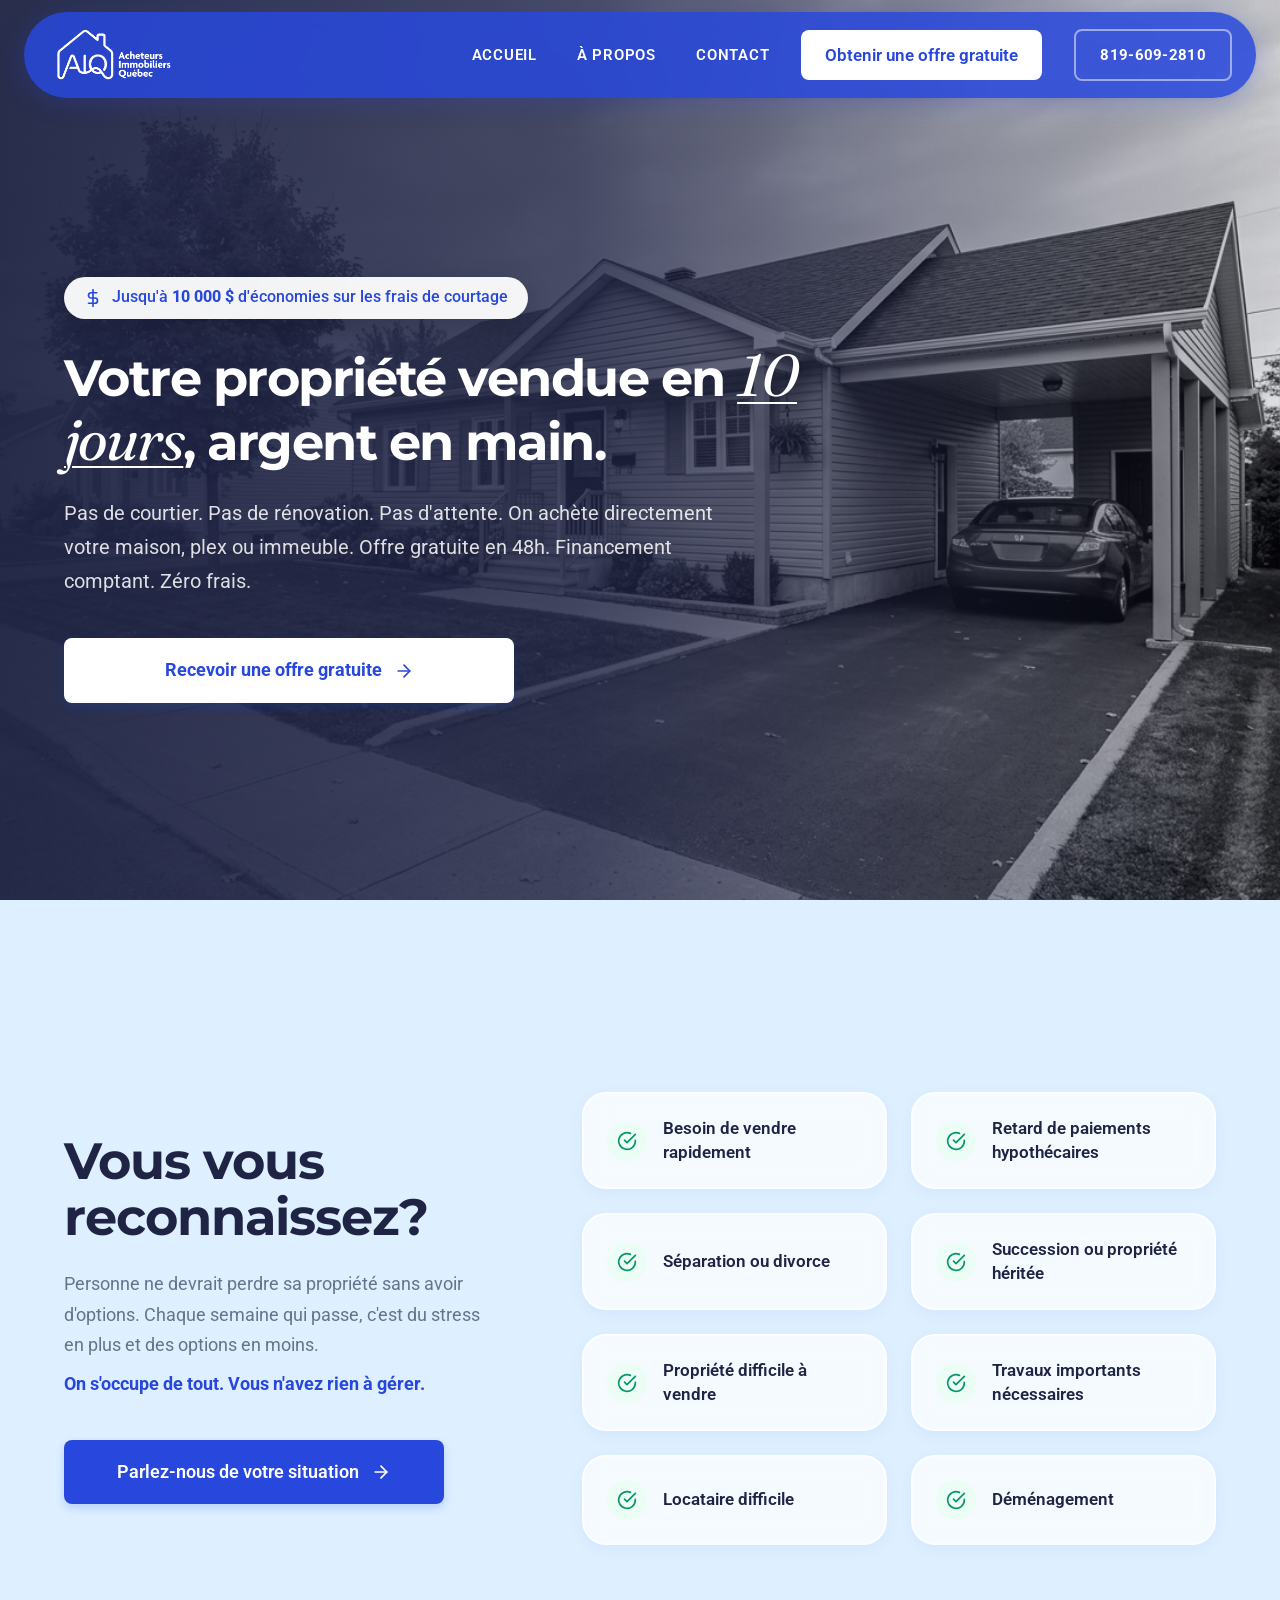
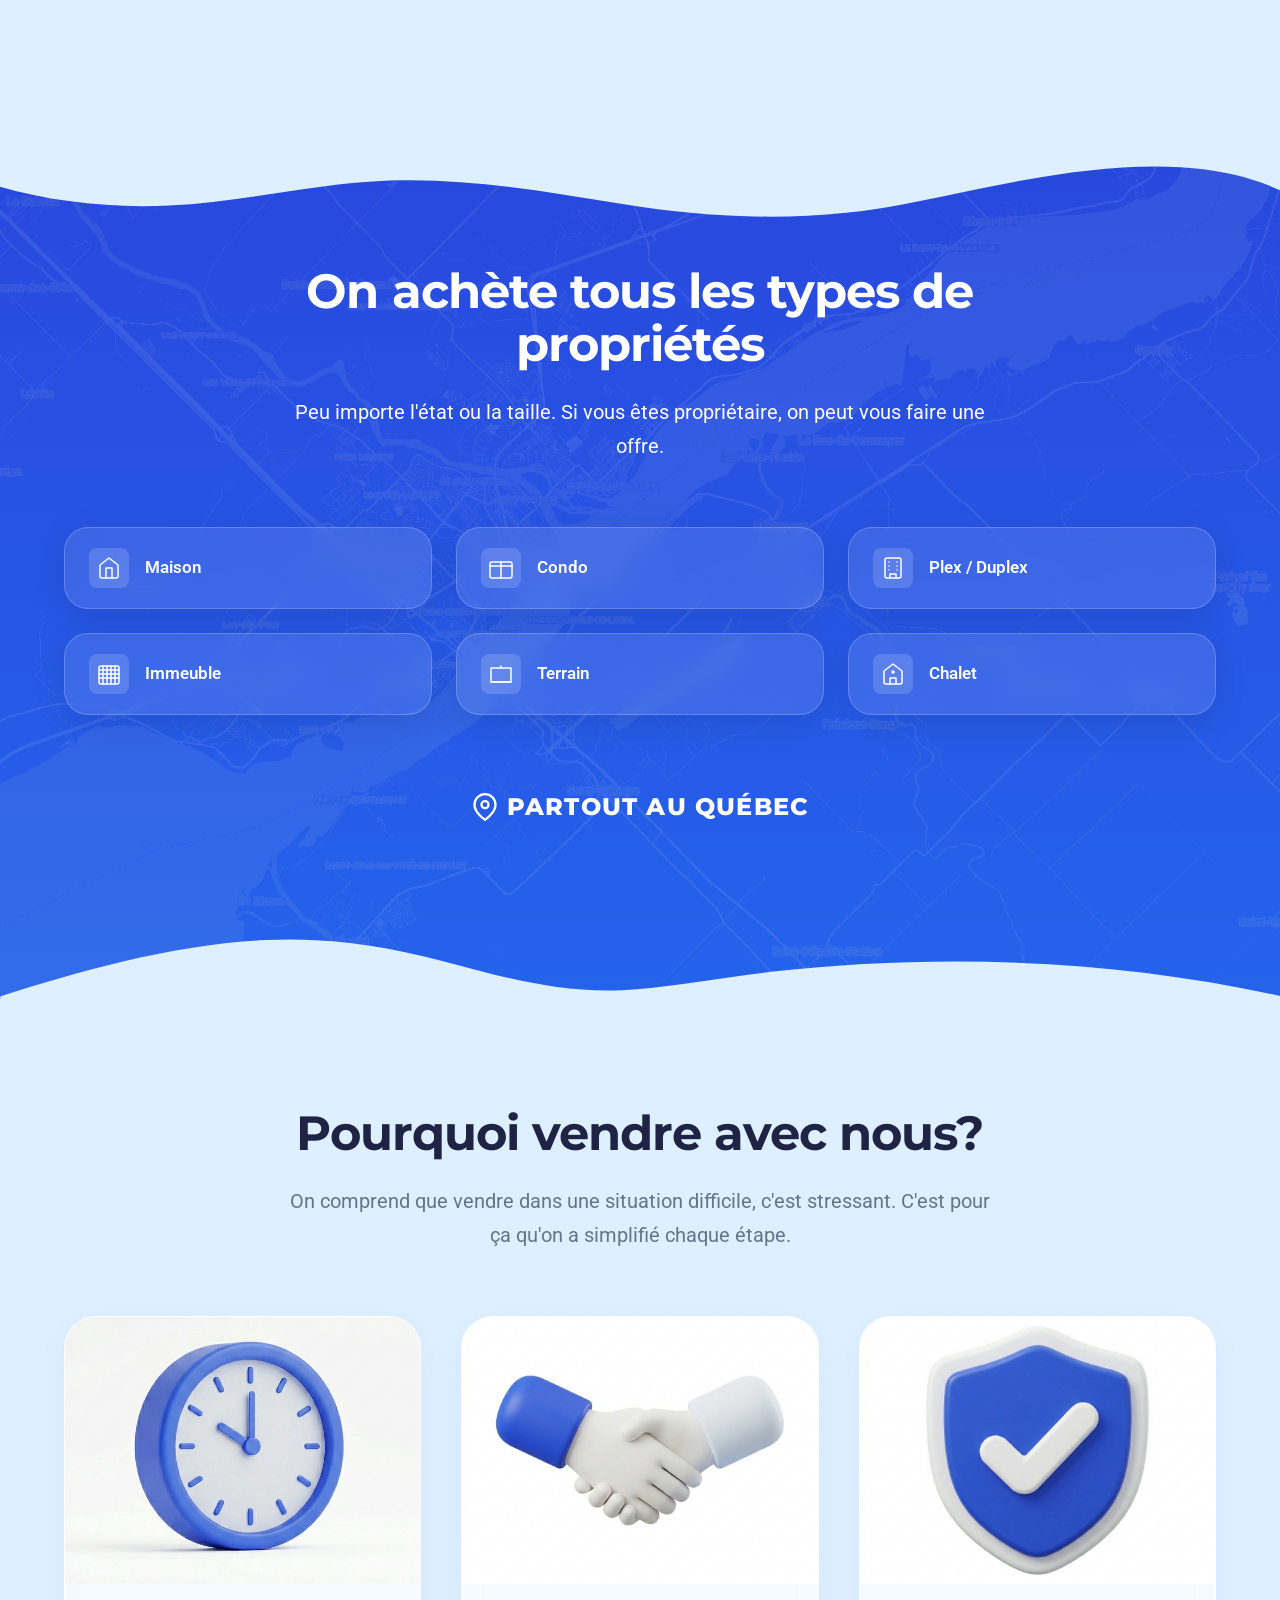
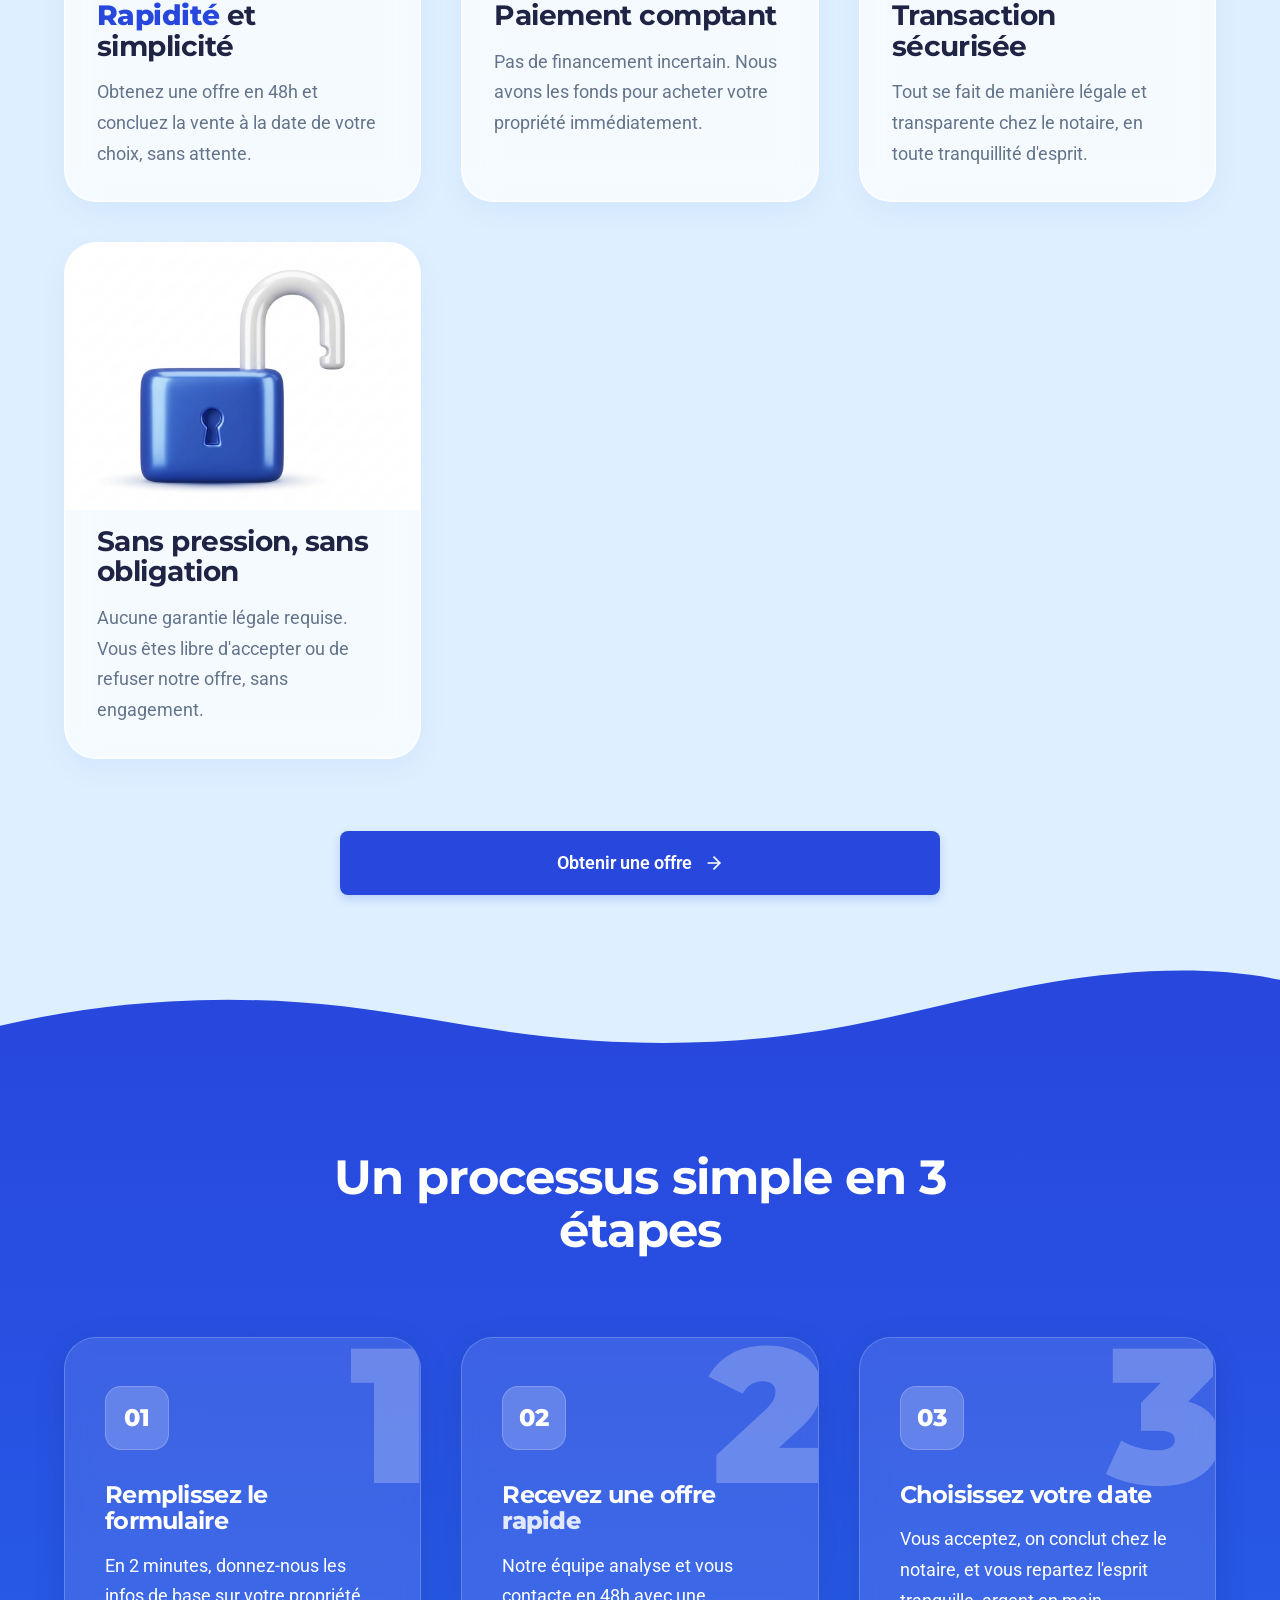
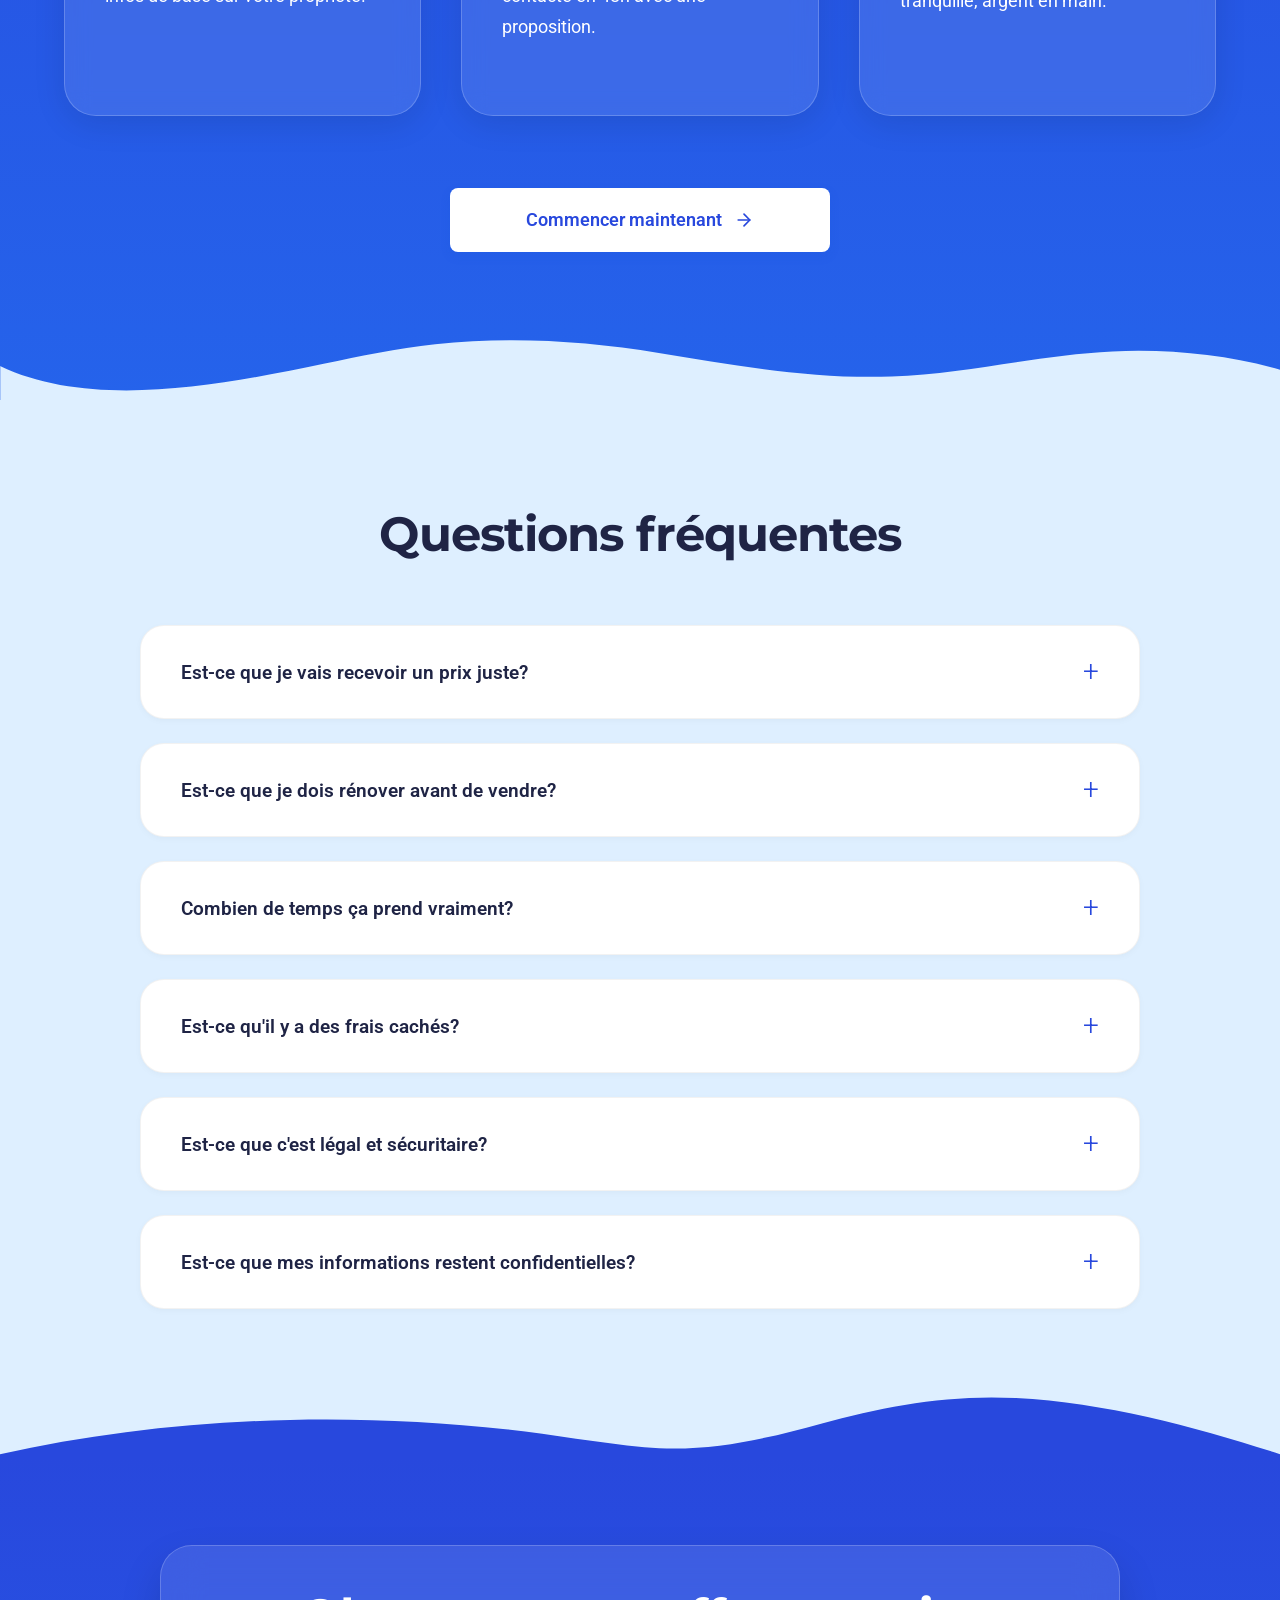
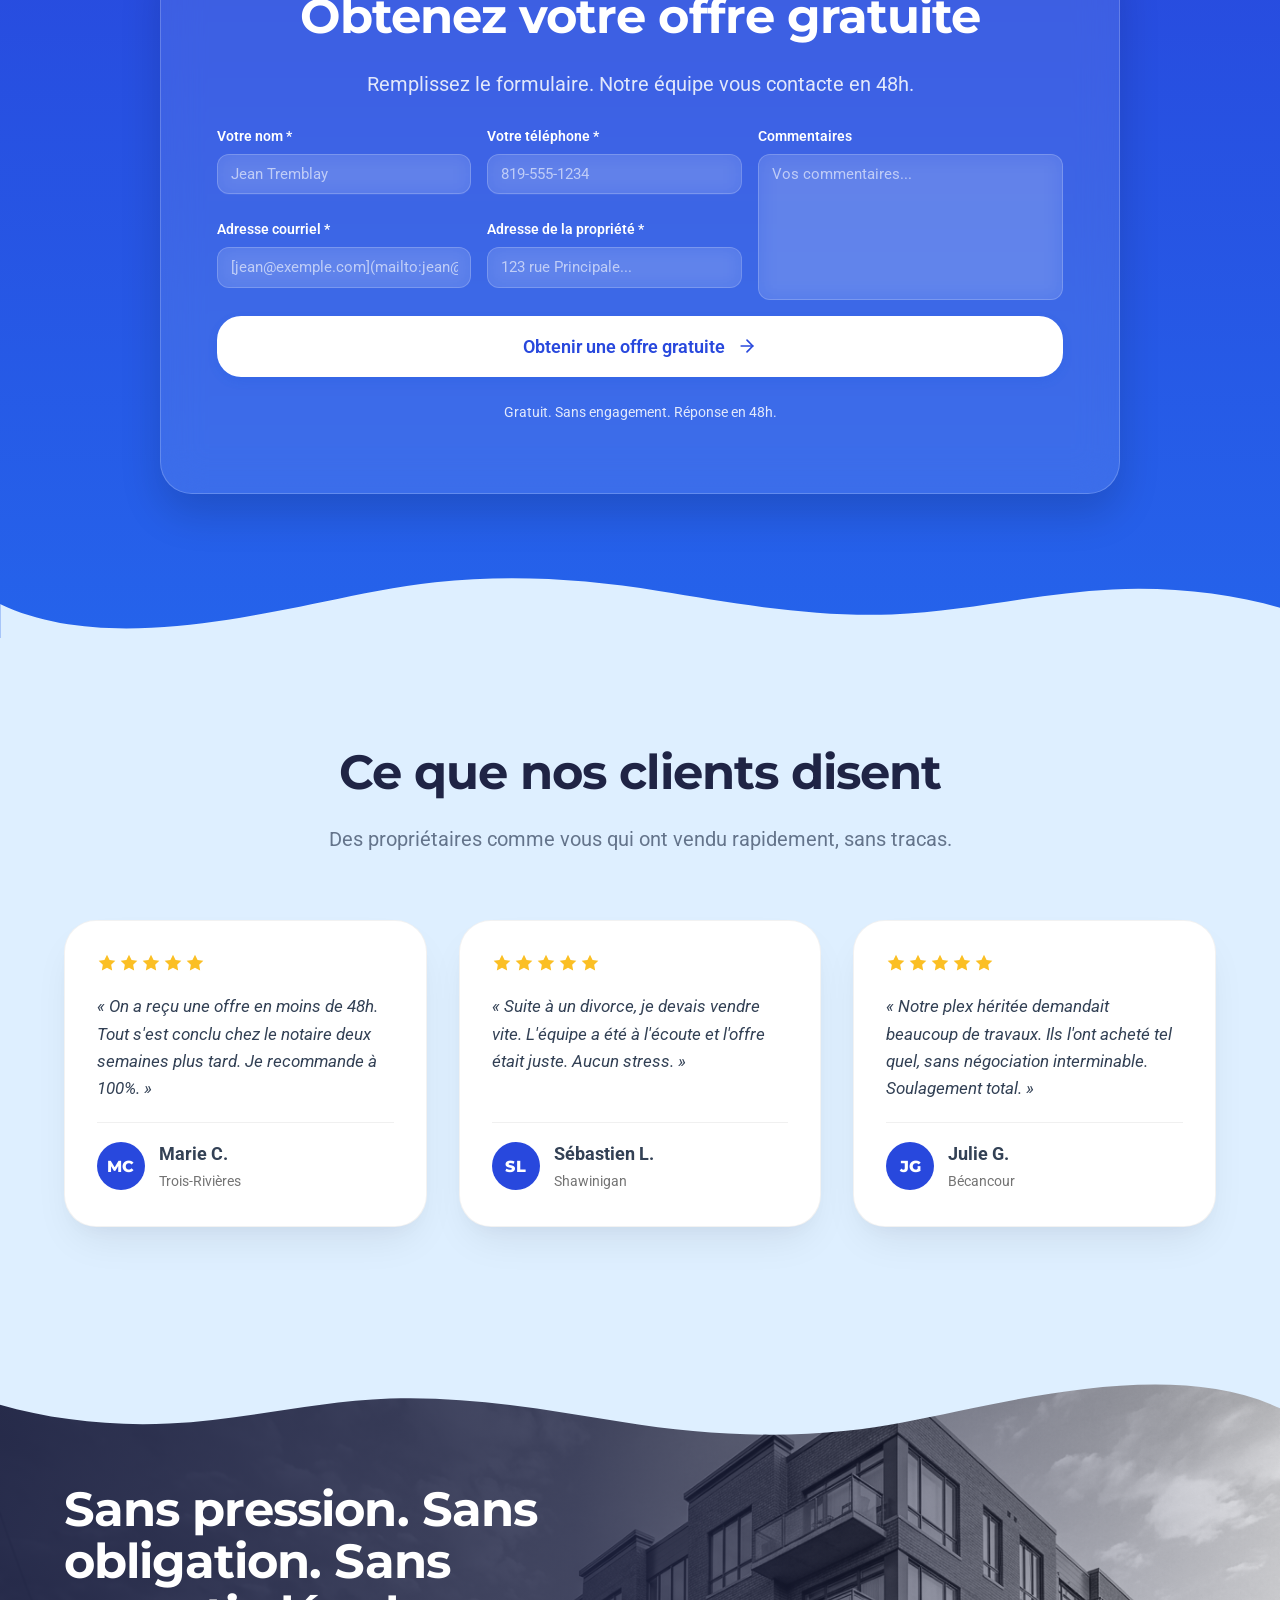
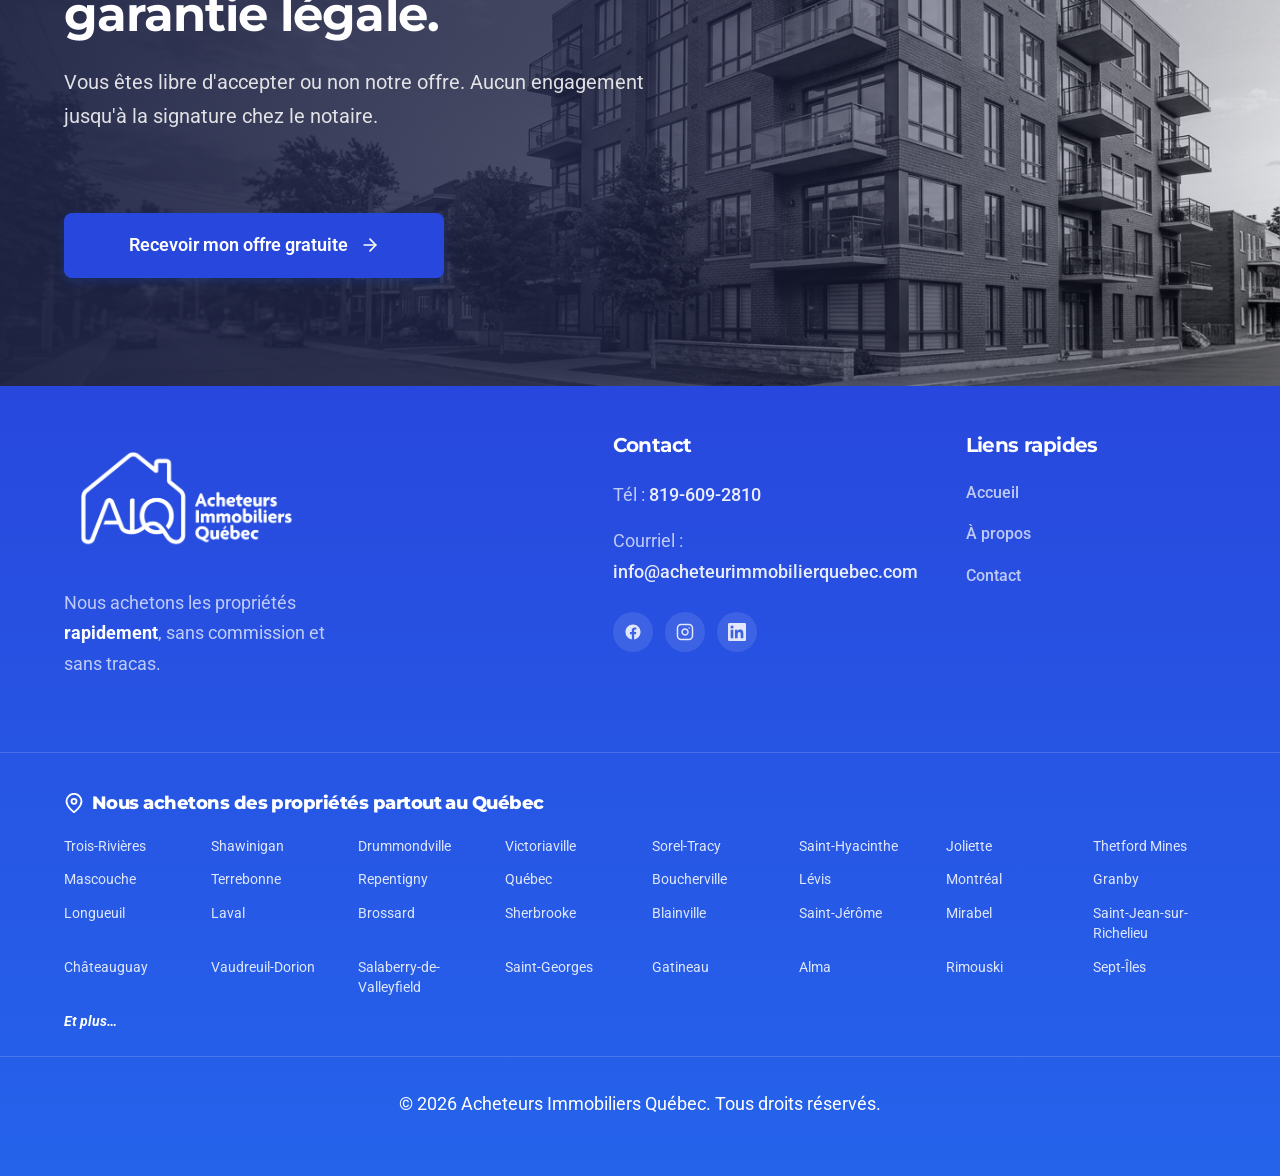
==== commit 81f91053: "Reordonner les villes du footer par distance depuis Trois-Rivieres et les rendre cliquables - Trois-" ====
--- a/index.html
+++ b/index.html
@@ -557,38 +557,39 @@
             <div class="container">
                 <h3 class="footer-cities-title"><svg xmlns="http://www.w3.org/2000/svg" viewBox="0 0 24 24" fill="none" stroke="currentColor" stroke-width="2.2" stroke-linecap="round" stroke-linejoin="round" aria-hidden="true"><path d="M21 10c0 7-9 13-9 13s-9-6-9-13a9 9 0 0 1 18 0z"/><circle cx="12" cy="10" r="3"/></svg>Nous achetons des propriétés partout au Québec</h3>
                 <ul class="footer-cities-list">
-                    <li>Montréal</li>
-                    <li>Québec</li>
-                    <li>Laval</li>
-                    <li>Longueuil</li>
-                    <li>Gatineau</li>
-                    <li>Sherbrooke</li>
-                    <li>Trois-Rivières</li>
-                    <li>Lévis</li>
-                    <li>Terrebonne</li>
-                    <li>Repentigny</li>
-                    <li>Drummondville</li>
-                    <li>Saint-Jérôme</li>
-                    <li>Granby</li>
-                    <li>Blainville</li>
-                    <li>Brossard</li>
-                    <li>Saint-Jean-sur-Richelieu</li>
-                    <li>Mirabel</li>
-                    <li>Shawinigan</li>
-                    <li>Victoriaville</li>
-                    <li>Rimouski</li>
-                    <li>Saint-Hyacinthe</li>
-                    <li>Châteauguay</li>
-                    <li>Salaberry-de-Valleyfield</li>
-                    <li>Vaudreuil-Dorion</li>
-                    <li>Mascouche</li>
-                    <li>Joliette</li>
-                    <li>Boucherville</li>
-                    <li>Sorel-Tracy</li>
-                    <li>Sept-Îles</li>
-                    <li>Alma</li>
-                    <li>Thetford Mines</li>
-                    <li>Saint-Georges</li>
+                    <li><a href="#formulaire">Trois-Rivières</a></li>
+                    <li><a href="#formulaire">Shawinigan</a></li>
+                    <li><a href="#formulaire">Drummondville</a></li>
+                    <li><a href="#formulaire">Victoriaville</a></li>
+                    <li><a href="#formulaire">Sorel-Tracy</a></li>
+                    <li><a href="#formulaire">Saint-Hyacinthe</a></li>
+                    <li><a href="#formulaire">Joliette</a></li>
+                    <li><a href="#formulaire">Thetford Mines</a></li>
+                    <li><a href="#formulaire">Mascouche</a></li>
+                    <li><a href="#formulaire">Terrebonne</a></li>
+                    <li><a href="#formulaire">Repentigny</a></li>
+                    <li><a href="#formulaire">Québec</a></li>
+                    <li><a href="#formulaire">Boucherville</a></li>
+                    <li><a href="#formulaire">Lévis</a></li>
+                    <li><a href="#formulaire">Montréal</a></li>
+                    <li><a href="#formulaire">Granby</a></li>
+                    <li><a href="#formulaire">Longueuil</a></li>
+                    <li><a href="#formulaire">Laval</a></li>
+                    <li><a href="#formulaire">Brossard</a></li>
+                    <li><a href="#formulaire">Sherbrooke</a></li>
+                    <li><a href="#formulaire">Blainville</a></li>
+                    <li><a href="#formulaire">Saint-Jérôme</a></li>
+                    <li><a href="#formulaire">Mirabel</a></li>
+                    <li><a href="#formulaire">Saint-Jean-sur-Richelieu</a></li>
+                    <li><a href="#formulaire">Châteauguay</a></li>
+                    <li><a href="#formulaire">Vaudreuil-Dorion</a></li>
+                    <li><a href="#formulaire">Salaberry-de-Valleyfield</a></li>
+                    <li><a href="#formulaire">Saint-Georges</a></li>
+                    <li><a href="#formulaire">Gatineau</a></li>
+                    <li><a href="#formulaire">Alma</a></li>
+                    <li><a href="#formulaire">Rimouski</a></li>
+                    <li><a href="#formulaire">Sept-Îles</a></li>
+                    <li><a href="#formulaire" class="cities-more">Et plus…</a></li>
                 </ul>
             </div>
         </div>
--- a/assets/css/style.css
+++ b/assets/css/style.css
@@ -1769,9 +1769,26 @@
 }
 
 .footer-cities-list li {
-    color: rgba(255, 255, 255, 0.85);
     font-size: 0.9rem;
     line-height: 1.4;
+}
+
+.footer-cities-list a {
+    color: rgba(255, 255, 255, 0.85);
+    text-decoration: none;
+    transition: color 0.2s ease;
+}
+
+.footer-cities-list a:hover {
+    color: var(--color-white);
+    text-decoration: underline;
+    text-underline-offset: 3px;
+}
+
+.footer-cities-list a.cities-more {
+    color: var(--color-white);
+    font-weight: 700;
+    font-style: italic;
 }
 
 @media (max-width: 1200px) {
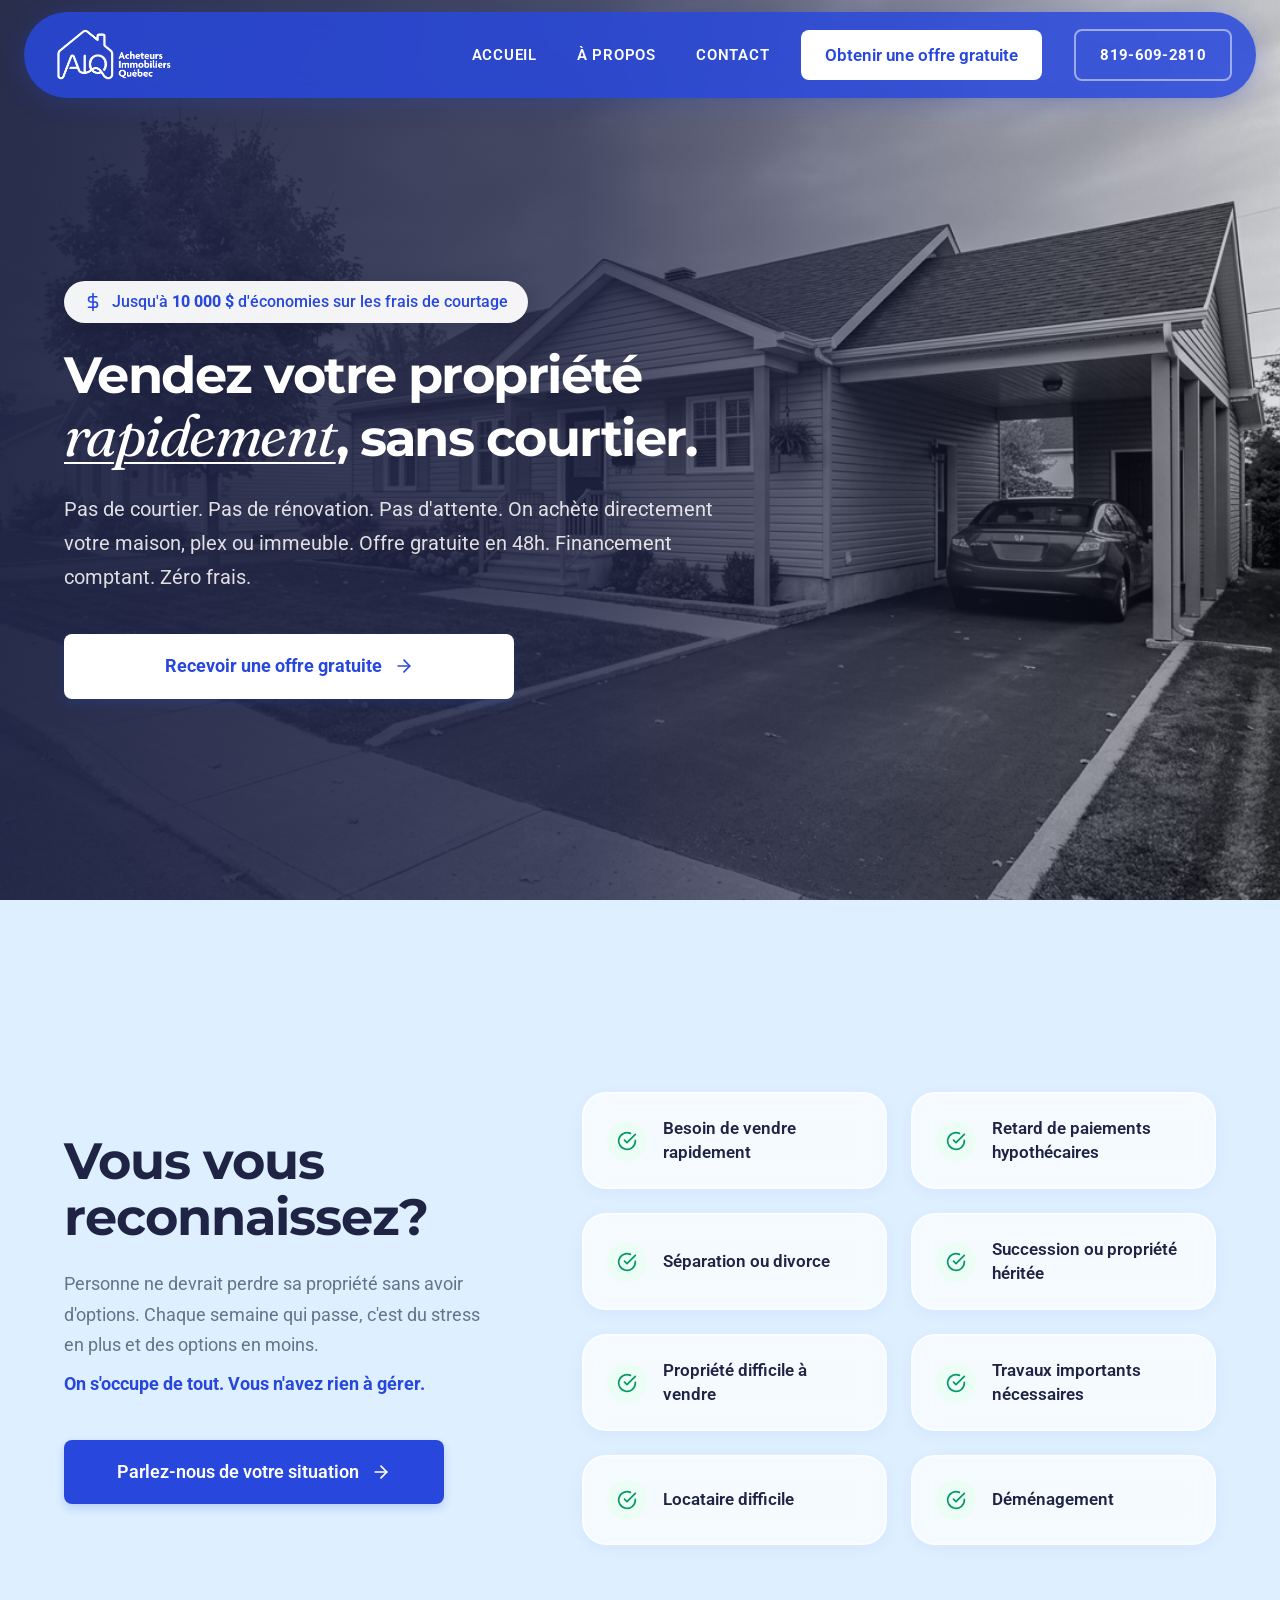
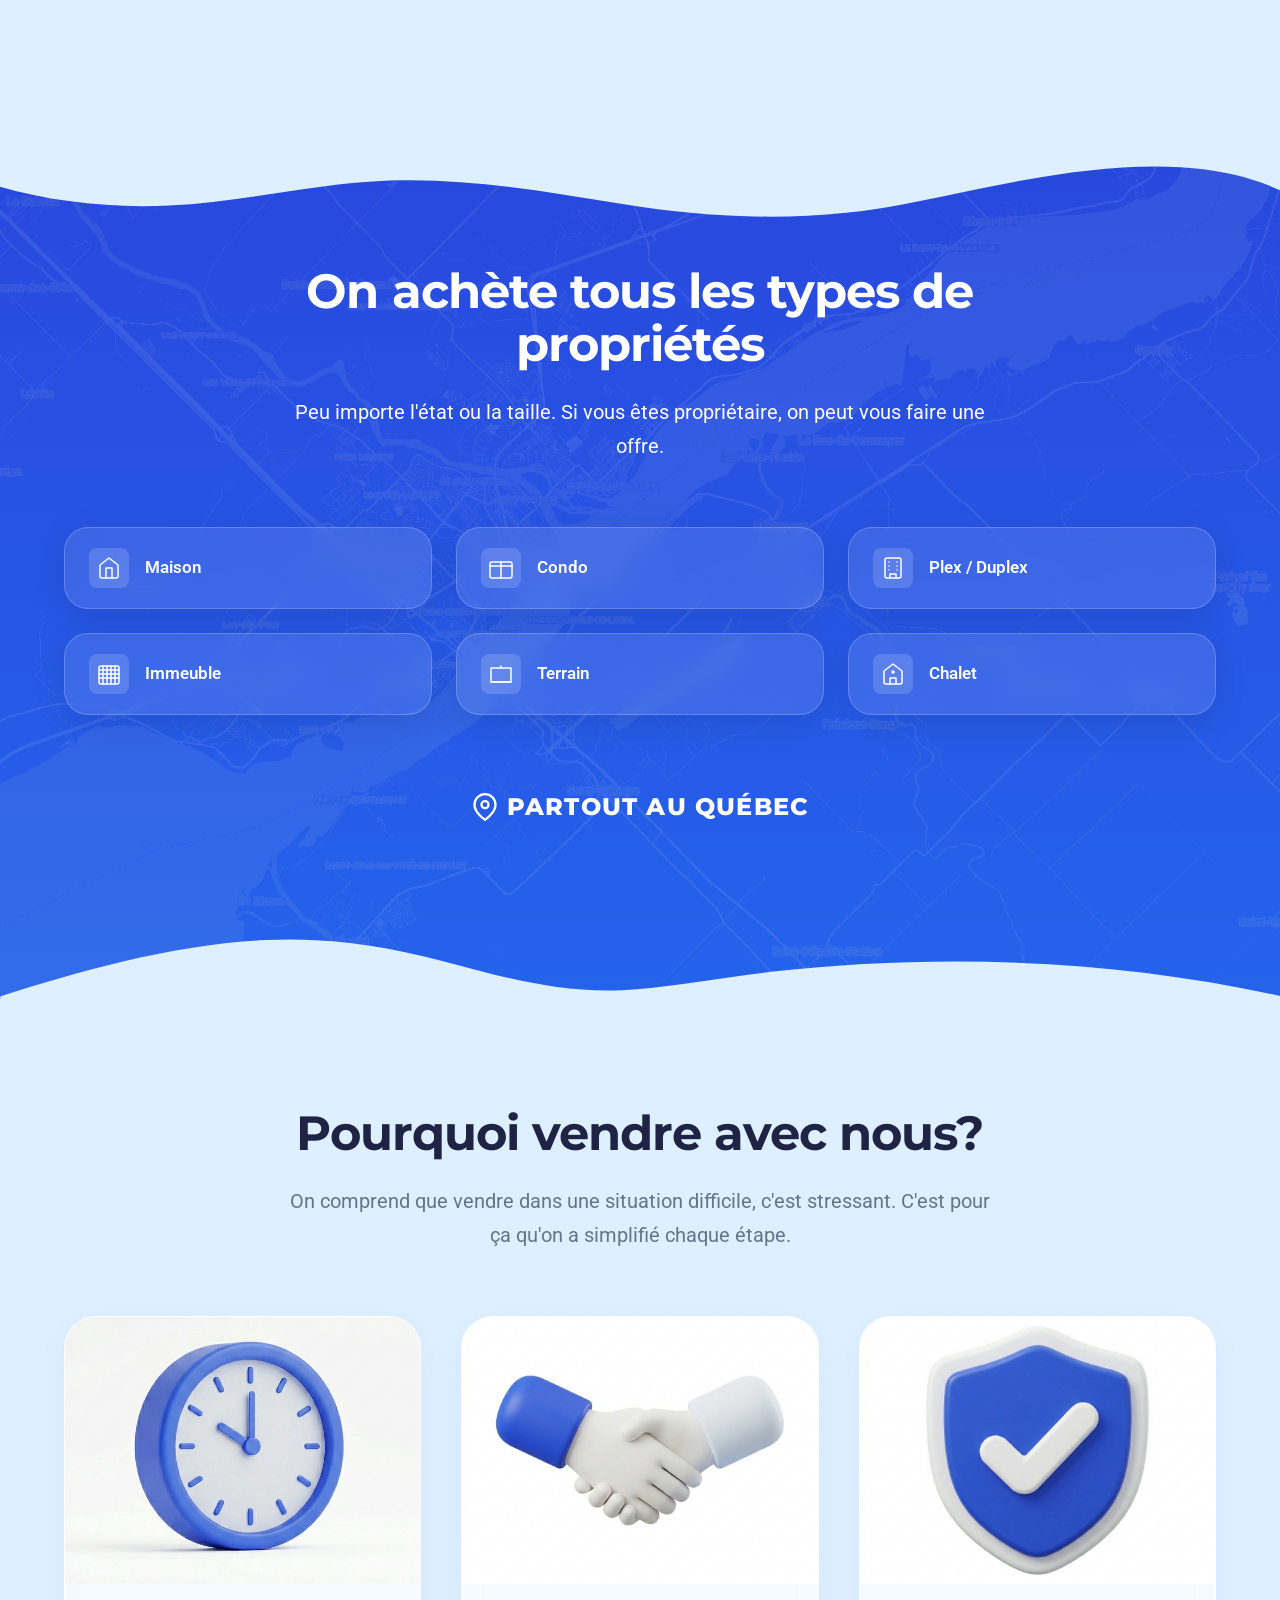
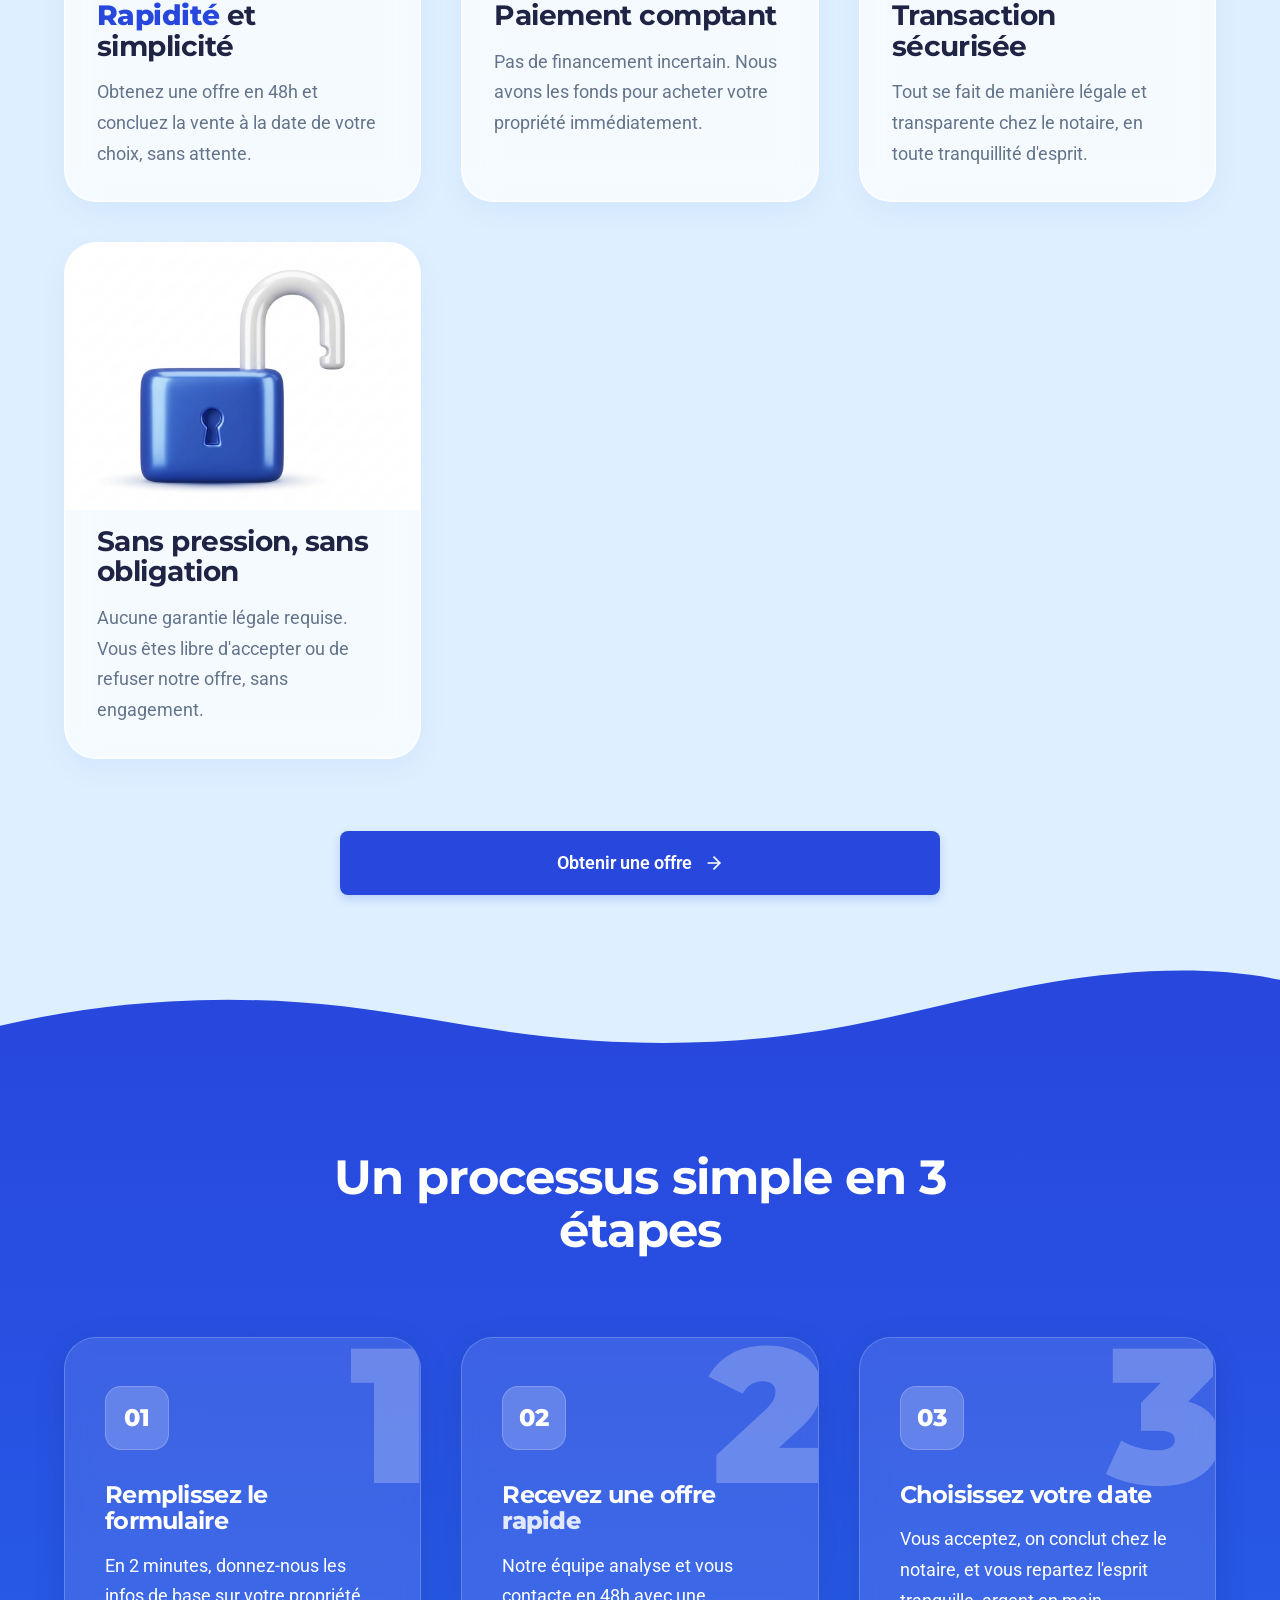
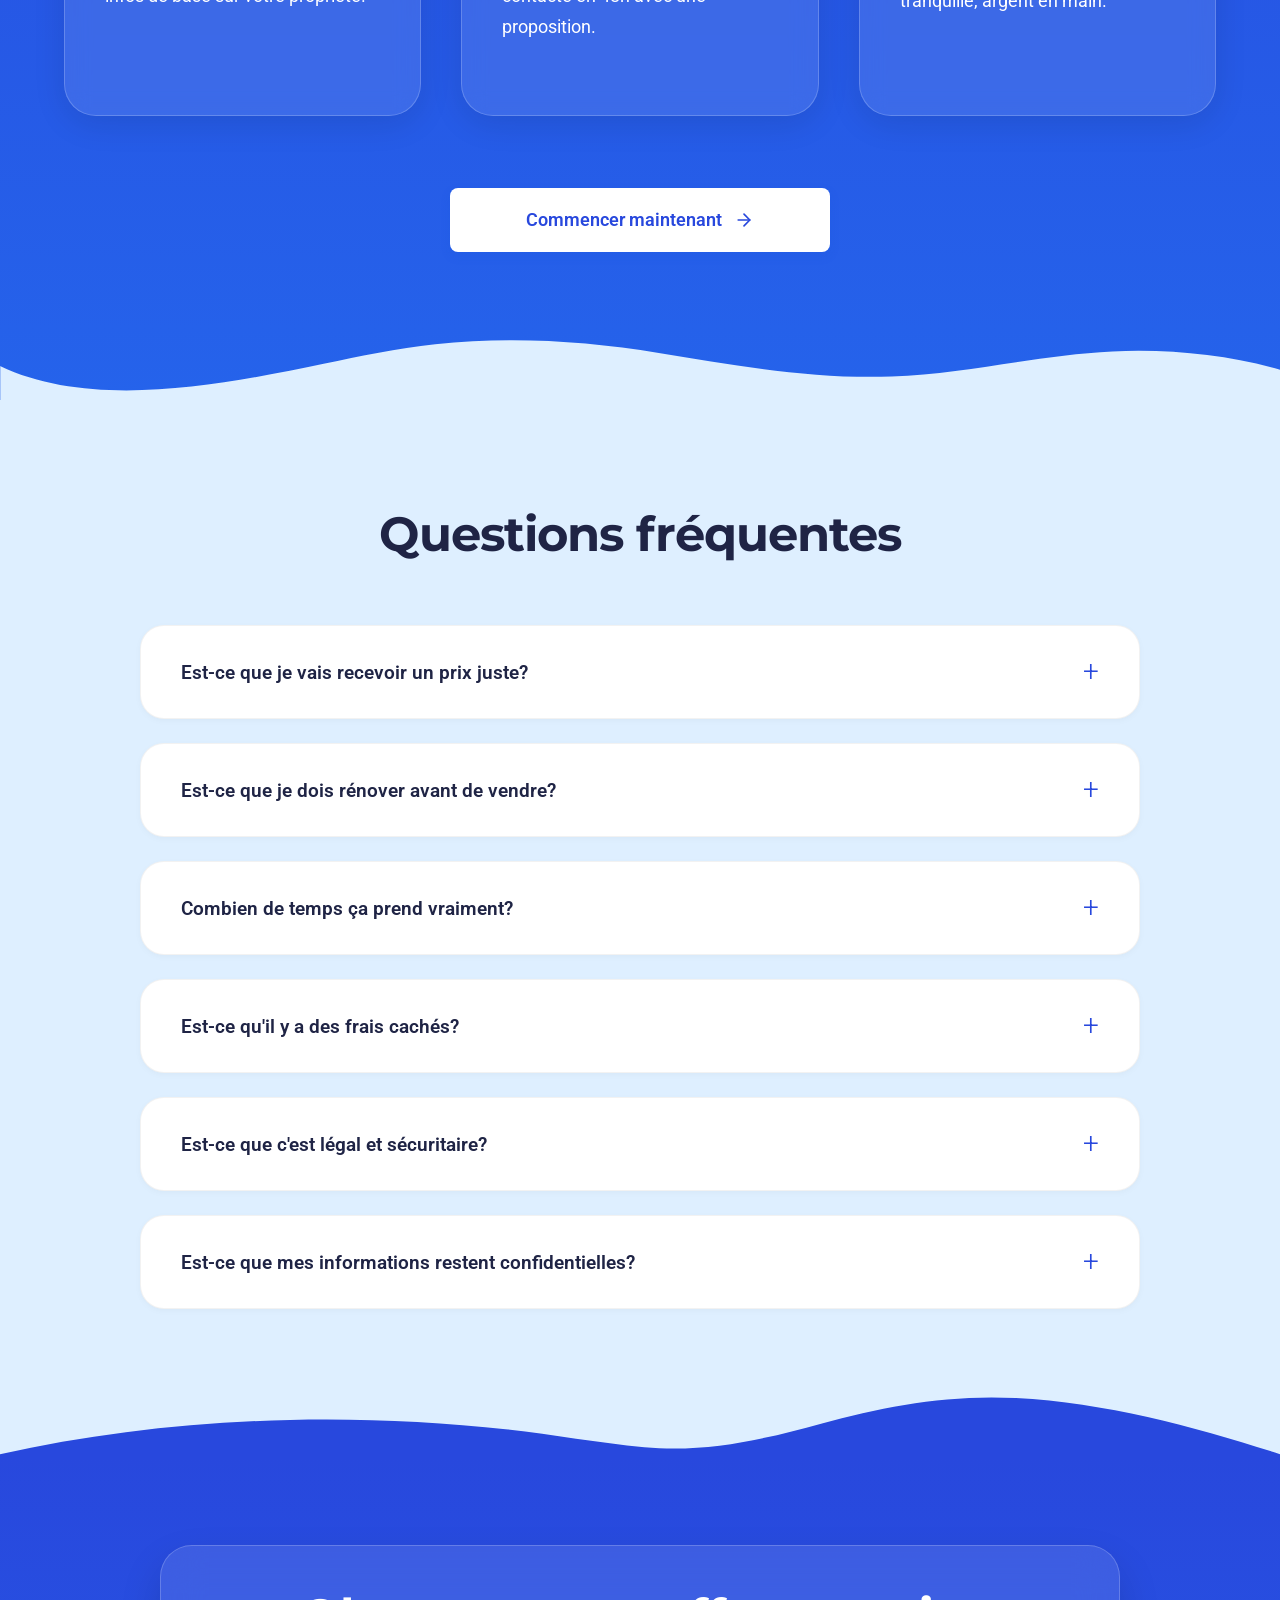
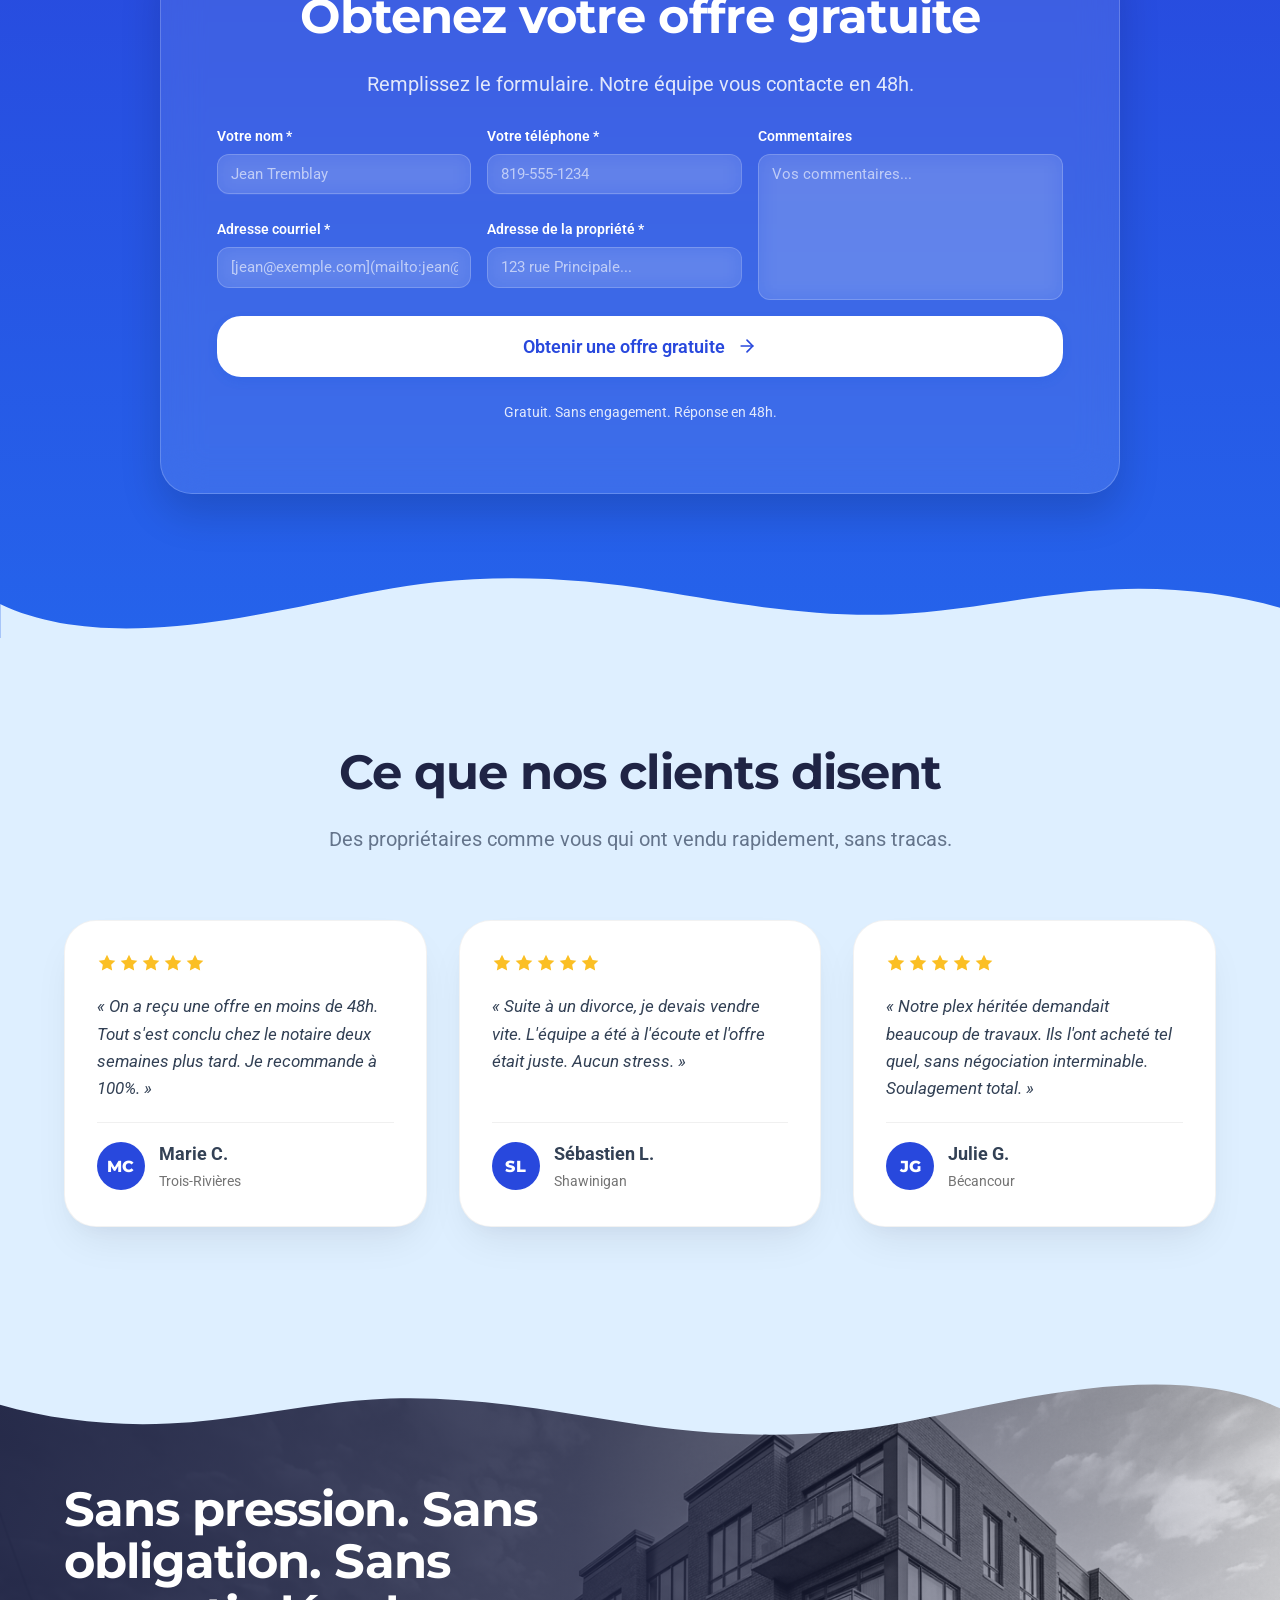
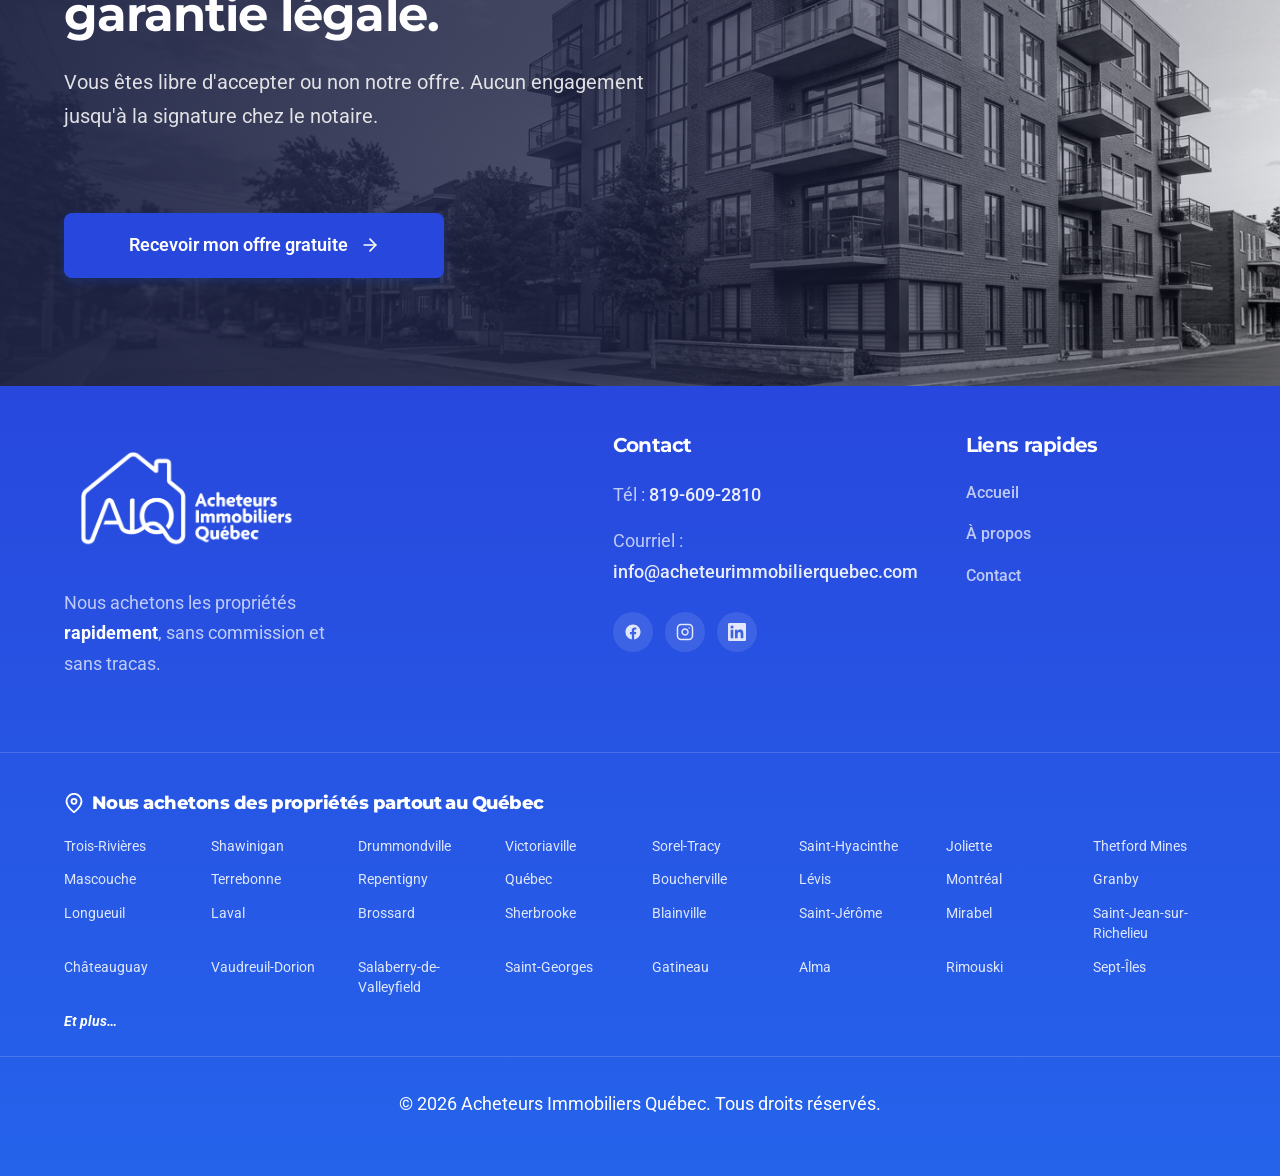
==== commit ac55ac7e: "Auto: changes from Claude session" ====
--- a/index.html
+++ b/index.html
@@ -62,7 +62,7 @@
                         <span>Jusqu'à <strong>10 000 $</strong> d'économies sur les frais de courtage</span>
                     </div>
                     <h1 class="section-title" style="color: var(--color-white); margin-bottom: 1.5rem; font-size: clamp(2.5rem, 4vw, 3.5rem);">
-                        Votre propriété vendue en <span class="hero-emphasis">10 jours</span>, argent en main.
+                        Vendez votre propriété <span class="hero-emphasis">rapidement</span>, sans courtier.
                     </h1>
                     <p class="subtitle" style="color: rgba(255, 255, 255, 0.85); font-size: 1.25rem; margin-bottom: 2.5rem; max-width: 650px;">
                         Pas de courtier. Pas de rénovation. Pas d'attente. On achète directement votre maison, plex ou immeuble. Offre gratuite en 48h. Financement comptant. Zéro frais.
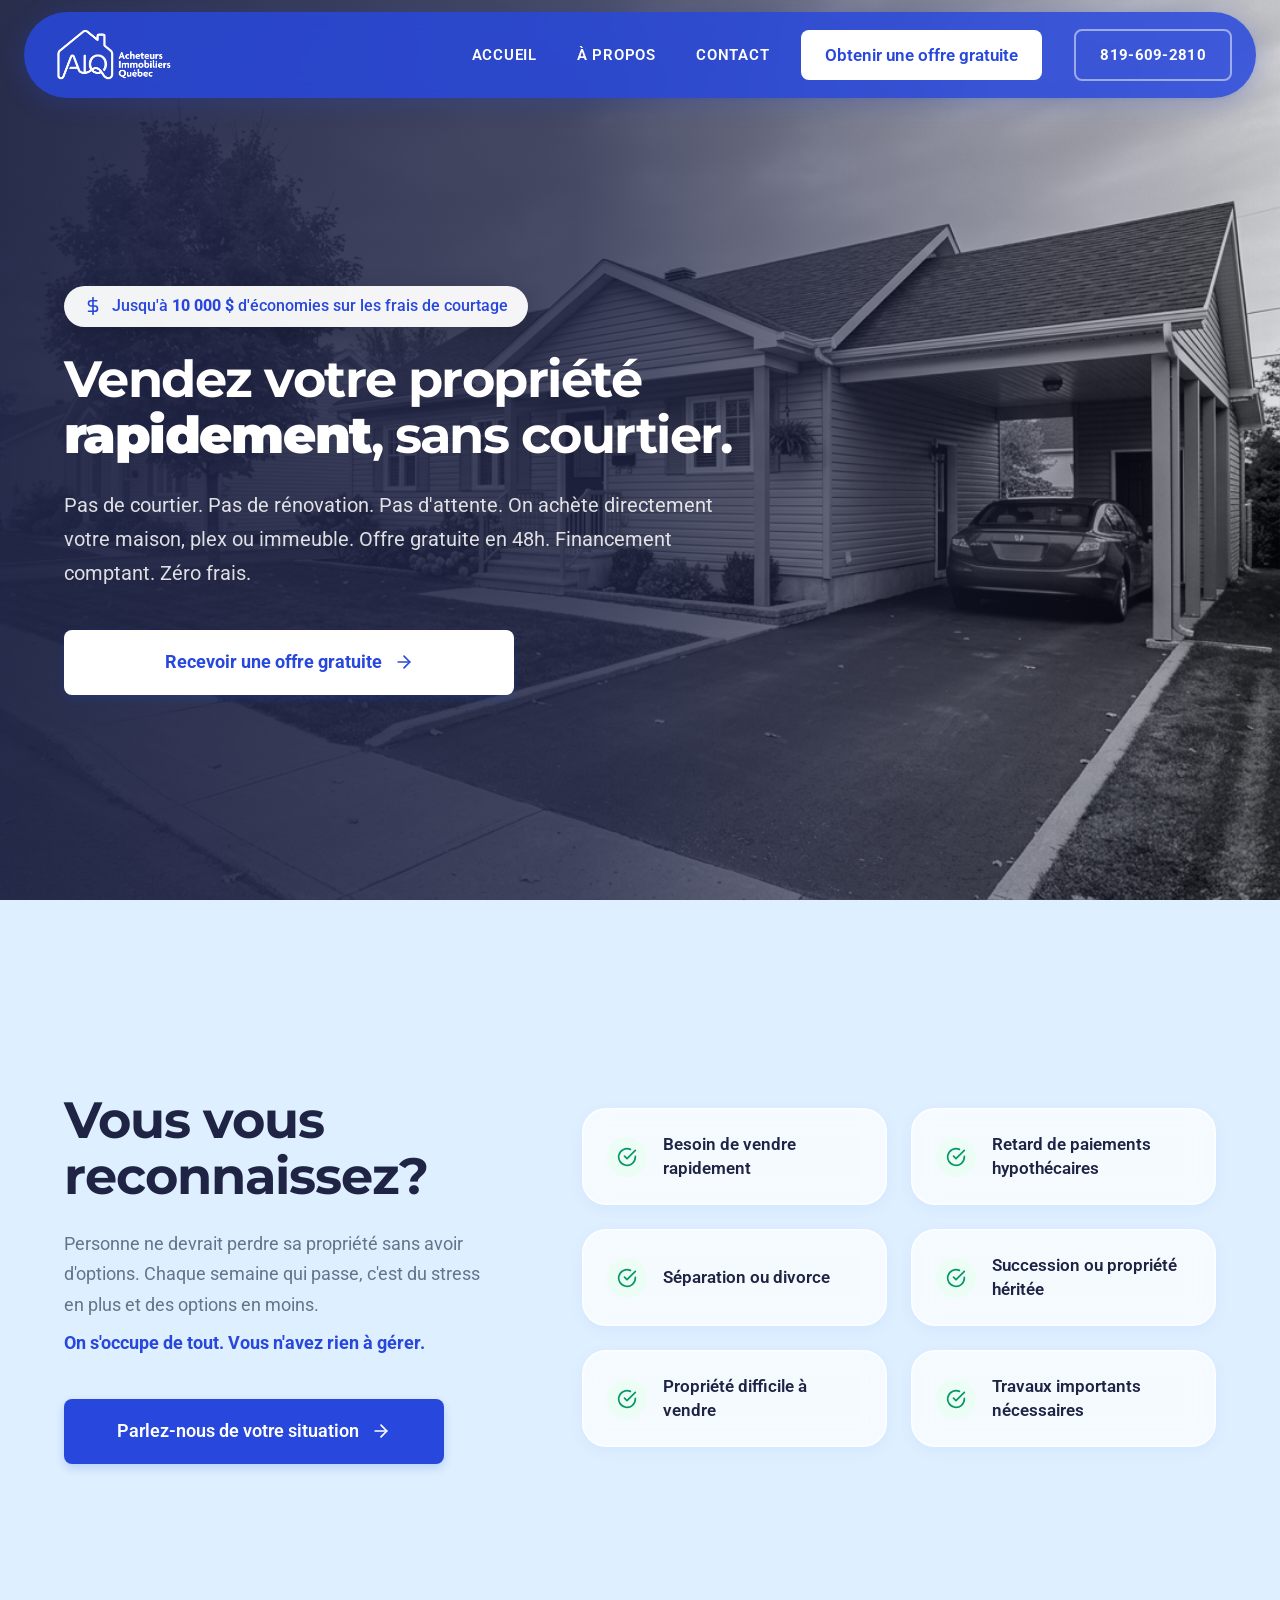
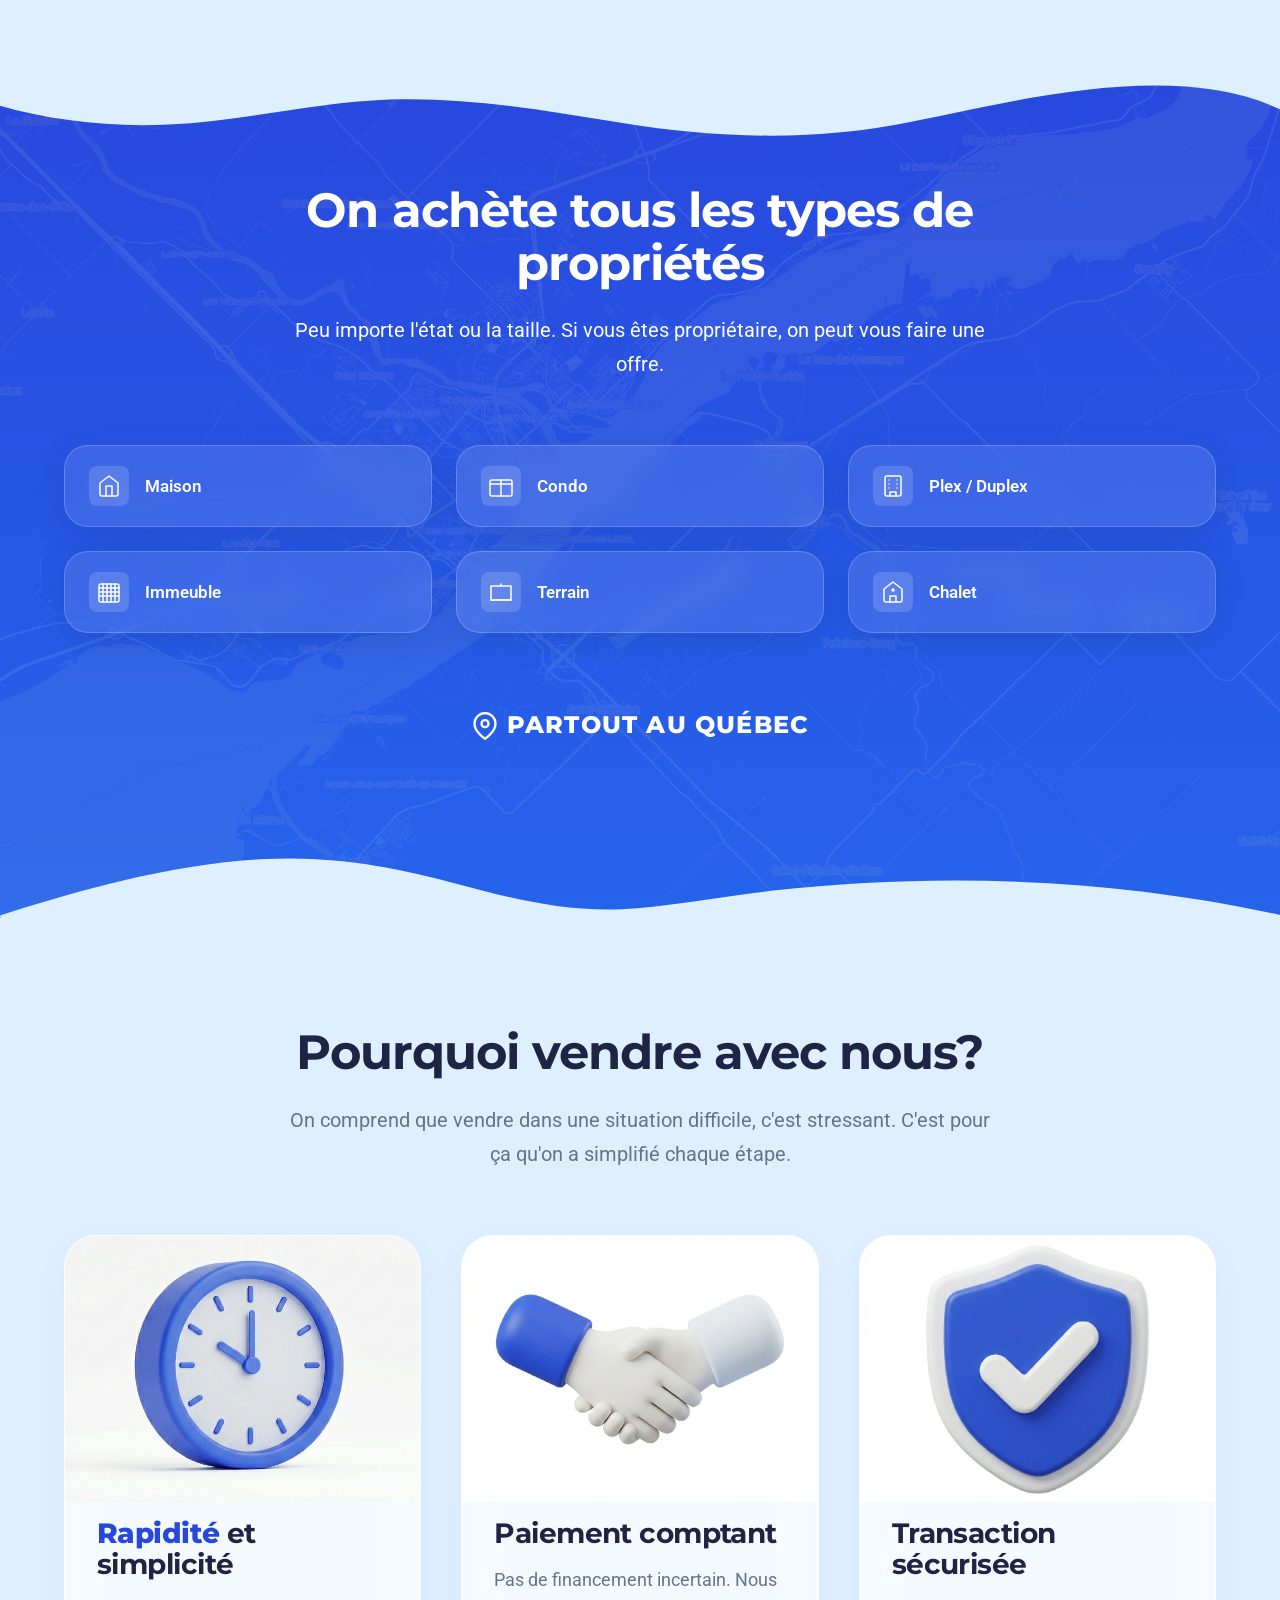
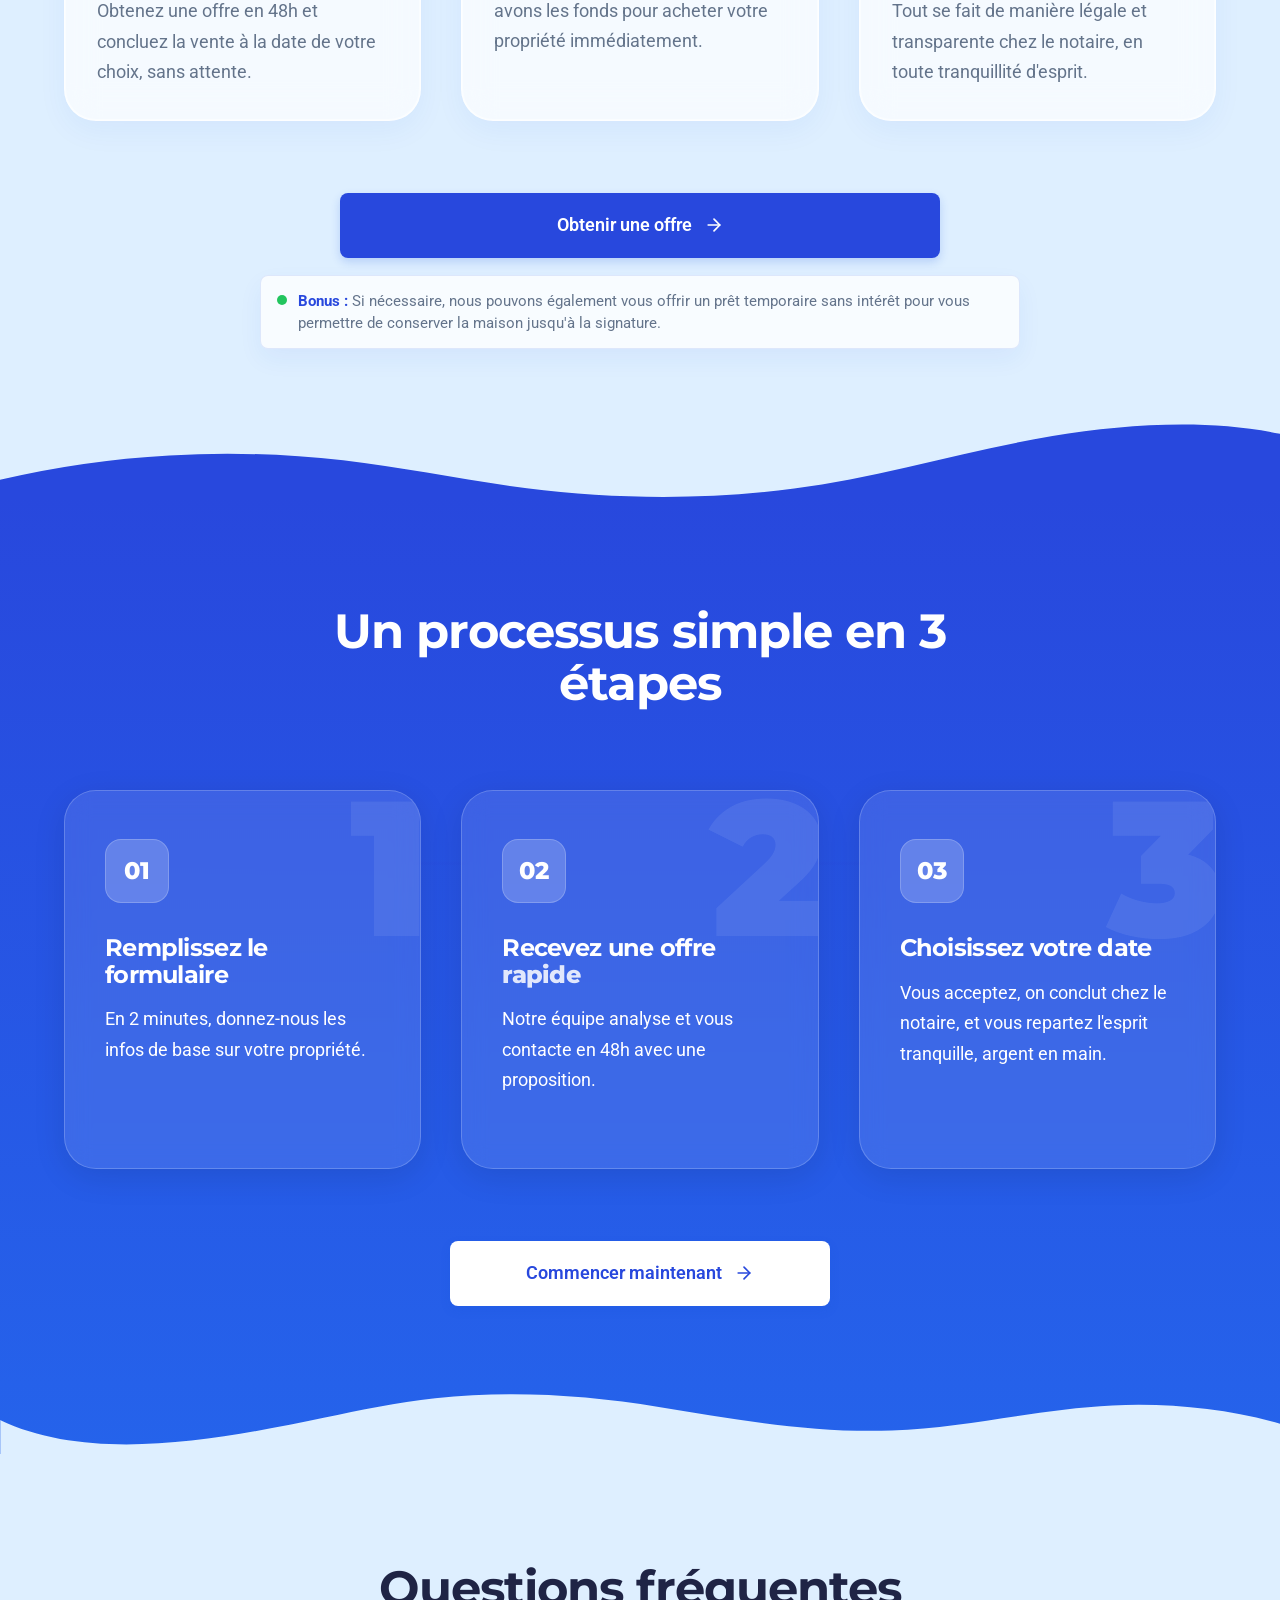
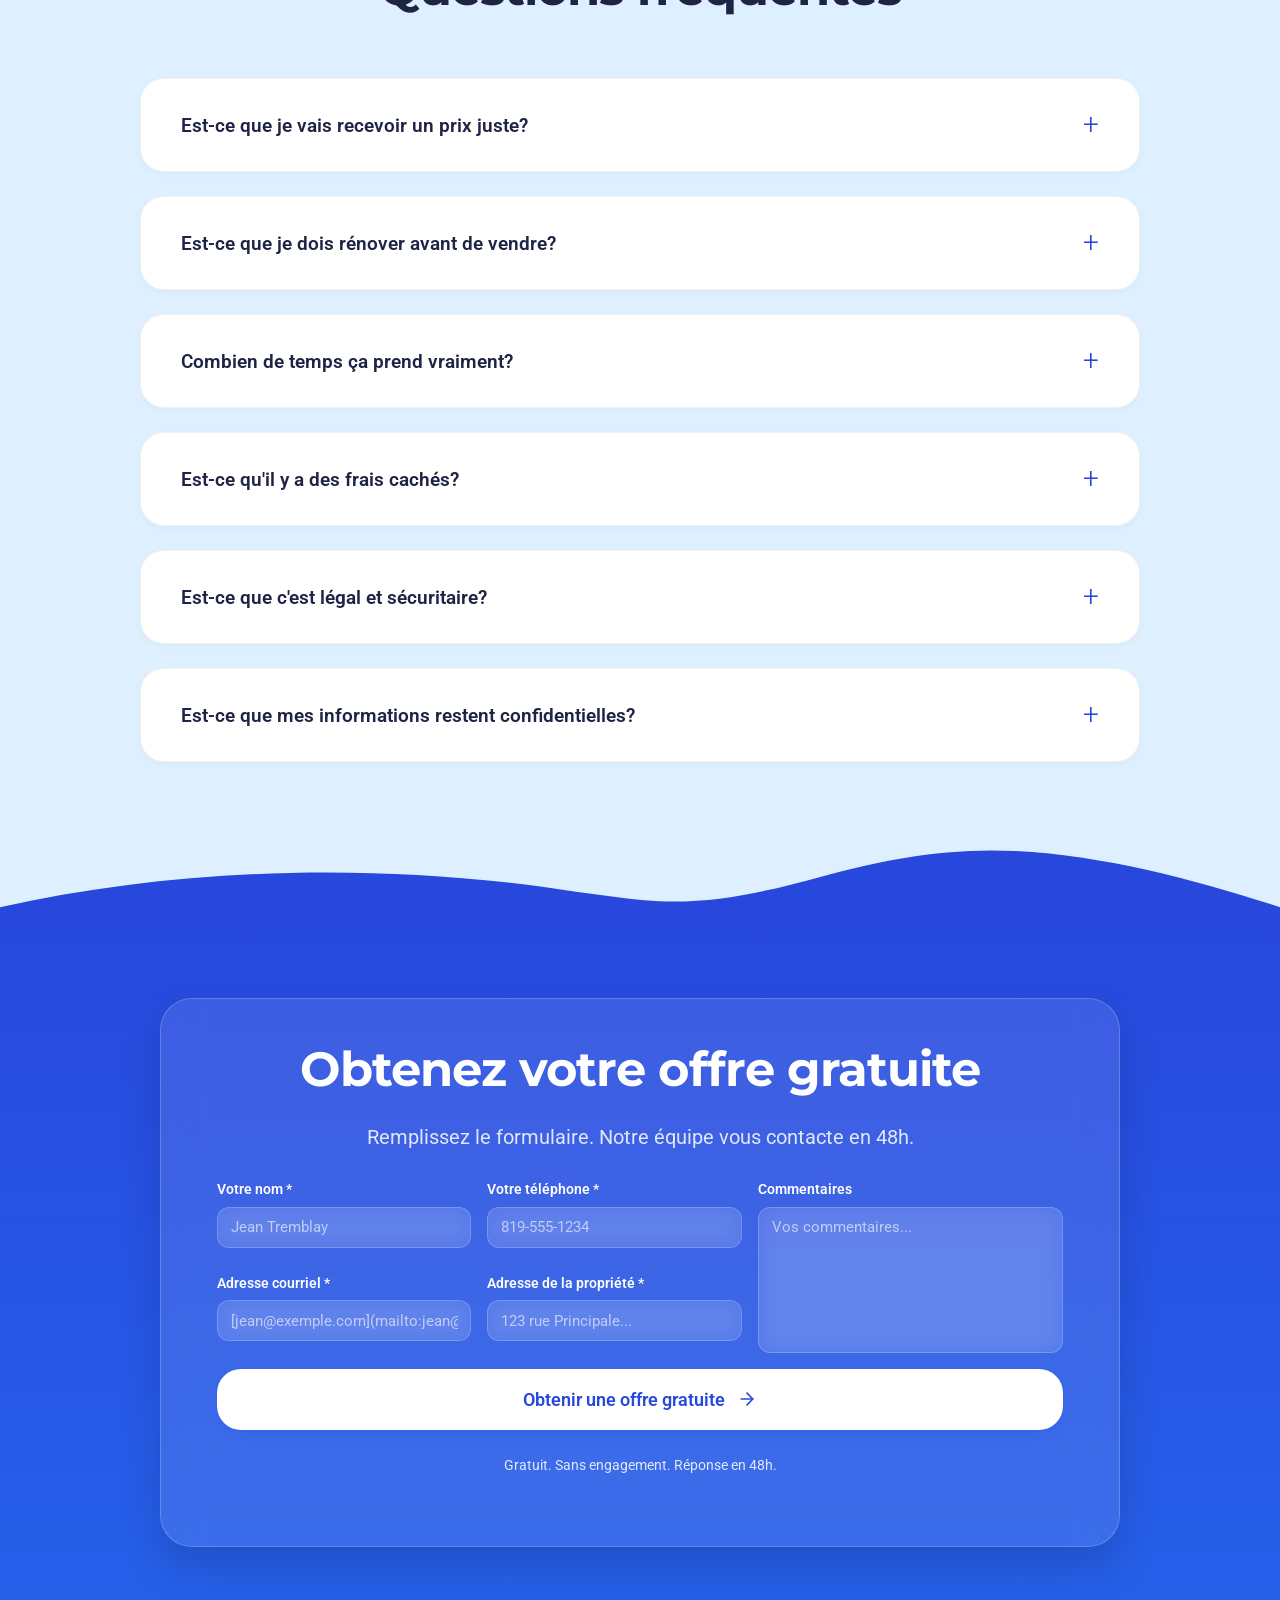
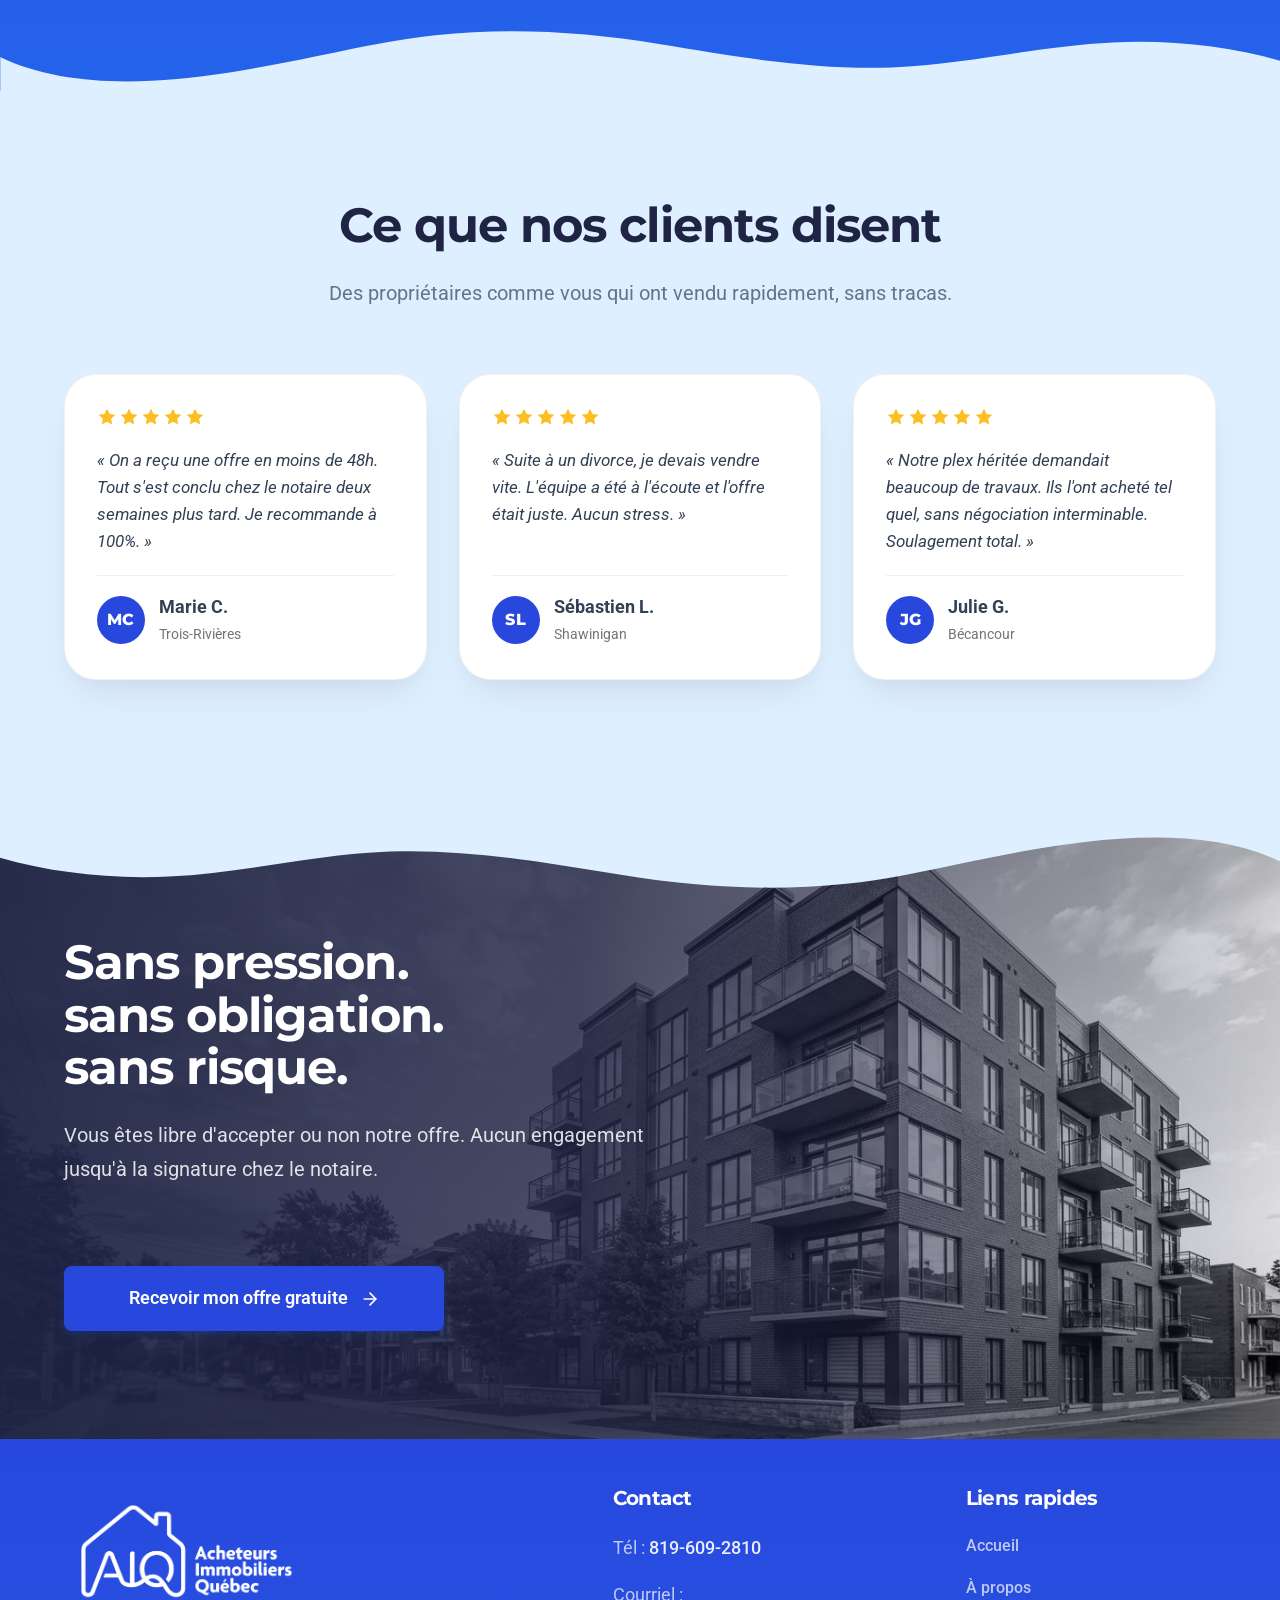
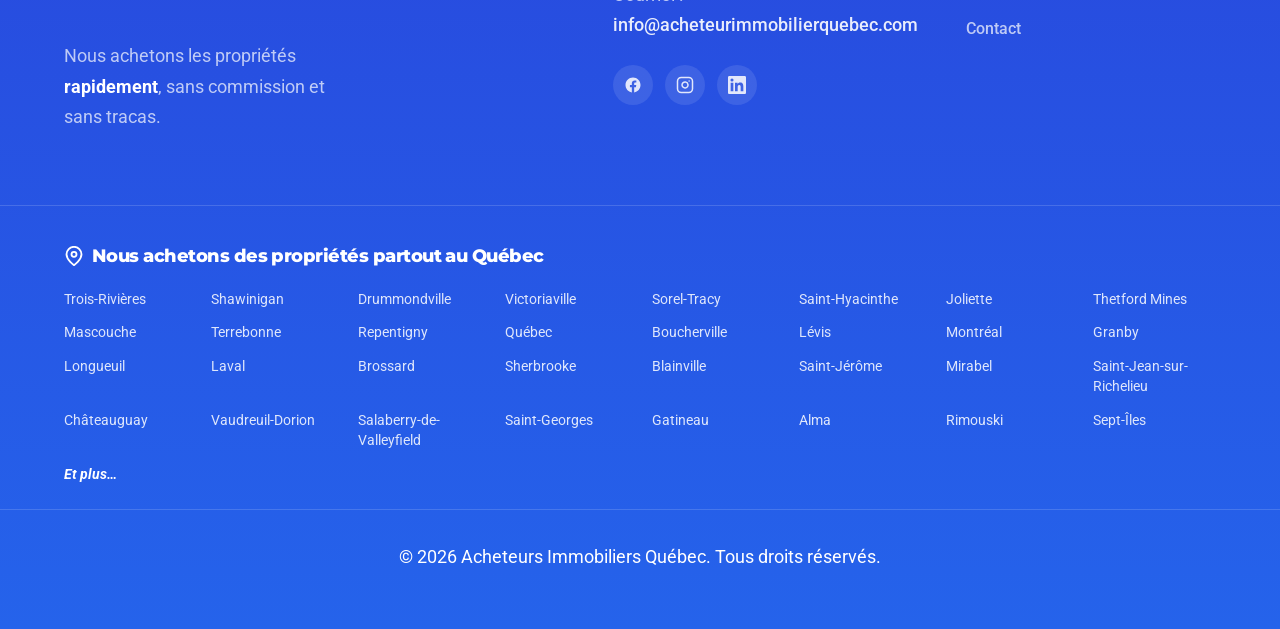
==== commit af129720: "Update landing page content and bonus note" ====
--- a/index.html
+++ b/index.html
@@ -117,14 +117,6 @@
                             <div class="situation-icon"><svg xmlns="http://www.w3.org/2000/svg" viewBox="0 0 24 24" fill="none" stroke="currentColor" stroke-width="2" stroke-linecap="round" stroke-linejoin="round"><path d="M22 11.08V12a10 10 0 1 1-5.93-9.14"></path><polyline points="22 4 12 14.01 9 11.01"></polyline></svg></div>
                             <span>Travaux importants nécessaires</span>
                         </a>
-                        <a href="#formulaire" class="situation-item">
-                            <div class="situation-icon"><svg xmlns="http://www.w3.org/2000/svg" viewBox="0 0 24 24" fill="none" stroke="currentColor" stroke-width="2" stroke-linecap="round" stroke-linejoin="round"><path d="M22 11.08V12a10 10 0 1 1-5.93-9.14"></path><polyline points="22 4 12 14.01 9 11.01"></polyline></svg></div>
-                            <span>Locataire difficile</span>
-                        </a>
-                        <a href="#formulaire" class="situation-item">
-                            <div class="situation-icon"><svg xmlns="http://www.w3.org/2000/svg" viewBox="0 0 24 24" fill="none" stroke="currentColor" stroke-width="2" stroke-linecap="round" stroke-linejoin="round"><path d="M22 11.08V12a10 10 0 1 1-5.93-9.14"></path><polyline points="22 4 12 14.01 9 11.01"></polyline></svg></div>
-                            <span>Déménagement</span>
-                        </a>
                     </div>
                 </div>
             </div>
@@ -228,15 +220,6 @@
                         <div class="card-body">
                             <h3>Transaction sécurisée</h3>
                             <p>Tout se fait de manière légale et transparente chez le notaire, en toute tranquillité d'esprit.</p>
-                        </div>
-                    </div>
-                    <div class="card">
-                        <div class="card-img-top">
-                            <img src="assets/images/card-sans-pression.png" alt="Sans pression, sans obligation">
-                        </div>
-                        <div class="card-body">
-                            <h3>Sans pression, sans obligation</h3>
-                            <p>Aucune garantie légale requise. Vous êtes libre d'accepter ou de refuser notre offre, sans engagement.</p>
                         </div>
                     </div>
                 </div>
@@ -248,6 +231,10 @@
                             <svg xmlns="http://www.w3.org/2000/svg" viewBox="0 0 24 24" fill="none" stroke="currentColor" stroke-width="2" stroke-linecap="round" stroke-linejoin="round"><line x1="5" y1="12" x2="19" y2="12"></line><polyline points="12 5 19 12 12 19"></polyline></svg>
                         </span>
                     </a>
+                </div>
+                <div class="bonus-loan-note">
+                    <span class="bonus-pulse" aria-hidden="true"></span>
+                    <p><strong>Bonus :</strong> Si nécessaire, nous pouvons également vous offrir un prêt temporaire sans intérêt pour vous permettre de conserver la maison jusqu'à la signature.</p>
                 </div>
             </div>
             <div class="shape-divider-bottom">
@@ -504,7 +491,7 @@
             <div class="success-bg" style="background-image: url('assets/images/cta-immeuble.png');"></div>
             <div class="container relative z-10">
                 <div class="success-content">
-                    <h2 class="section-title">Sans pression. Sans obligation. Sans garantie légale.</h2>
+                    <h2 class="section-title success-title-lines"><span>Sans pression.</span><span>sans obligation.</span><span>sans risque.</span></h2>
                     <p class="subtitle">Vous êtes libre d'accepter ou non notre offre. Aucun engagement jusqu'à la signature chez le notaire.</p>
                     <a href="#formulaire" class="btn btn-primary btn-large mt-medium group">
                         <span class="btn-text">Recevoir mon offre gratuite</span>
--- a/assets/css/style.css
+++ b/assets/css/style.css
@@ -168,7 +168,7 @@
 }
 
 .bg-primary .step::before {
-    color: rgba(255, 255, 255, 0.03);
+    color: rgba(255, 255, 255, 0.018);
 }
 
 .bg-primary .property-icon {
@@ -2004,7 +2004,8 @@
 }
 
 .bg-primary .step::before {
-    color: rgba(255, 255, 255, 0.4) !important;
+    color: rgba(255, 255, 255, 0.18) !important;
+    opacity: 0.45;
 }
 
 /* Boutons dans les sections bleues */
@@ -2203,13 +2204,11 @@
    Hero — Emphase "10 jours"
    ========================================================================== */
 .hero-emphasis {
-    font-family: 'Fraunces', Georgia, serif;
-    font-style: italic;
-    font-weight: 400;
-    text-decoration: underline;
-    text-decoration-thickness: 2px;
-    text-underline-offset: 6px;
-    font-size: 1.15em;
+    font-family: inherit;
+    font-style: normal;
+    font-weight: 900;
+    text-decoration: none;
+    font-size: 1em;
 }
 
 /* ==========================================================================
@@ -2480,3 +2479,64 @@
         padding-bottom: 5rem;
     }
 }
+
+.success-title-lines span {
+    display: block;
+}
+
+.bonus-loan-note {
+    max-width: 760px;
+    margin: 1.1rem auto 0;
+    padding: 0.85rem 1rem;
+    display: flex;
+    align-items: flex-start;
+    gap: 0.7rem;
+    background: rgba(255, 255, 255, 0.78);
+    border: 1px solid rgba(26, 86, 219, 0.12);
+    border-radius: 8px;
+    box-shadow: 0 10px 24px rgba(26, 86, 219, 0.06);
+}
+
+.bonus-loan-note p {
+    margin: 0;
+    color: var(--color-text-muted);
+    font-size: 0.92rem;
+    line-height: 1.5;
+}
+
+.bonus-loan-note strong {
+    color: var(--color-primary);
+}
+
+.bonus-pulse {
+    width: 10px;
+    height: 10px;
+    margin-top: 0.32rem;
+    flex: 0 0 10px;
+    border-radius: 50%;
+    background: #22C55E;
+    box-shadow: 0 0 0 0 rgba(34, 197, 94, 0.45);
+    animation: bonusPulse 2.4s ease-in-out infinite;
+}
+
+@keyframes bonusPulse {
+    0%, 100% {
+        opacity: 0.78;
+        box-shadow: 0 0 0 0 rgba(34, 197, 94, 0.32);
+    }
+    50% {
+        opacity: 1;
+        box-shadow: 0 0 0 7px rgba(34, 197, 94, 0);
+    }
+}
+
+@media (max-width: 640px) {
+    .bonus-loan-note {
+        padding: 0.8rem 0.9rem;
+        gap: 0.65rem;
+    }
+
+    .bonus-loan-note p {
+        font-size: 0.9rem;
+    }
+}
